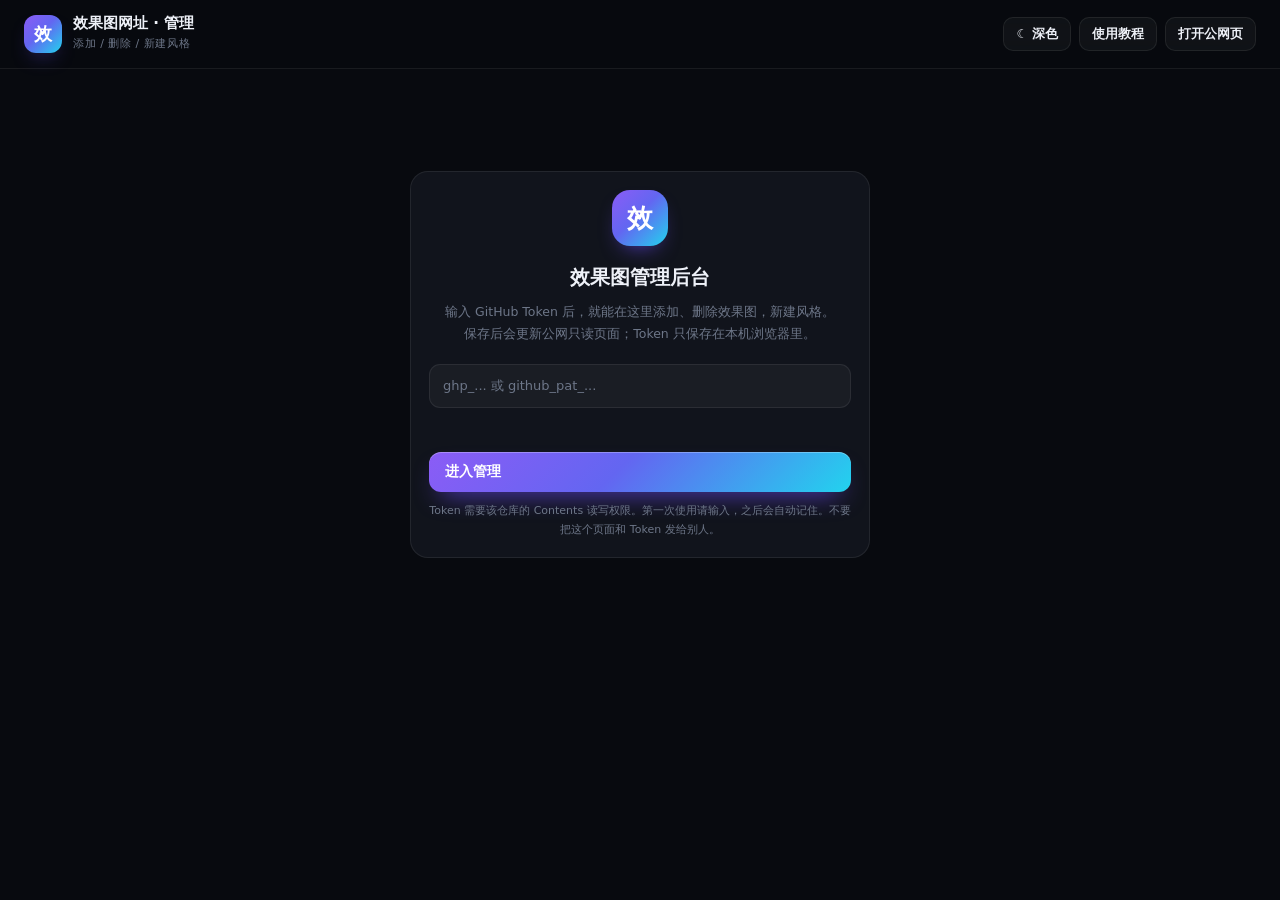
==== admin.html @ ea2859b0 "security hardening v13: admin.html" ====
<!doctype html>
<html lang="zh-CN" data-theme="dark">
<head>
<meta charset="utf-8">
<meta name="viewport" content="width=device-width, initial-scale=1, viewport-fit=cover">
<meta http-equiv="Content-Security-Policy" content="default-src 'self'; script-src 'self' 'unsafe-inline'; style-src 'self' 'unsafe-inline'; img-src 'self' data: blob: https:; connect-src 'self' https://api.github.com https://raw.githubusercontent.com https://togetherggg.github.io https://api.open-meteo.com https://geocoding-api.open-meteo.com; frame-src 'self'; object-src 'none'; base-uri 'self'; form-action 'self';">
<meta name="referrer" content="strict-origin-when-cross-origin">
<script>try{document.documentElement.dataset.theme=localStorage.getItem('yxg.admin.theme')||'dark';}catch(e){}</script>
<meta name="robots" content="noindex,nofollow">
<title>效果图网址 · 管理后台</title>
<link rel="icon" href="assets/favicon.ico">
<link rel="stylesheet" href="assets/css/app.css">
<style>
  body { overflow: auto; display: block; background: var(--bg); }
  .adm-top {
    position: sticky; top: 0; z-index: 20; display: flex; align-items: center; gap: 14px;
    padding: 14px 24px; border-bottom: 1px solid var(--line);
    background: rgba(8, 10, 15, .86); backdrop-filter: blur(16px);
  }
  .adm-brand { display: flex; align-items: center; gap: 11px; }
  .adm-mark {
    width: 38px; height: 38px; border-radius: 12px; background: var(--grad);
    display: grid; place-items: center; color: #fff; font-weight: 800; font-size: 18px;
    box-shadow: 0 10px 22px -12px rgba(109, 76, 255, .9);
  }
  .adm-brand b { font-size: 15px; display: block; line-height: 1.2; }
  .adm-brand em { font-style: normal; font-size: 11px; color: var(--text-3); letter-spacing: .05em; }
  .adm-actions { margin-left: auto; display: flex; gap: 8px; align-items: center; flex-wrap: wrap; }
  .adm-wrap { max-width: 1180px; margin: 0 auto; padding: 22px 20px 110px; }
  .adm-card {
    background: var(--card); border: 1px solid var(--line); border-radius: 18px;
    padding: 18px; margin-bottom: 16px;
  }
  .adm-card h2 { font-size: 15px; font-weight: 650; margin-bottom: 14px; display: flex; align-items: center; gap: 8px; }
  .adm-card h2 .hint { font-size: 11px; color: var(--text-3); font-weight: 400; margin-left: auto; }
  .adm-grid { display: grid; grid-template-columns: minmax(0, 380px) minmax(0, 1fr); gap: 16px; align-items: start; }
  .adm-col { min-width: 0; }
  .adm-field { margin-bottom: 12px; }
  .adm-field label { display: block; font-size: 12px; color: var(--text-2); margin-bottom: 6px; }
  .adm-field .input, .adm-field select, .adm-field textarea { width: 100%; }
  .adm-field select { height: 42px; border-radius: 11px; border: 1px solid var(--line); background: var(--panel); color: var(--text); padding: 0 12px; }
  .adm-row { display: flex; gap: 8px; }
  .adm-row > * { min-width: 0; }
  .adm-login { max-width: 460px; margin: 80px auto; text-align: center; }
  .adm-login .adm-mark { margin: 0 auto 16px; width: 56px; height: 56px; border-radius: 18px; font-size: 26px; }
  .adm-login h1 { font-size: 20px; margin-bottom: 8px; }
  .adm-login p { font-size: 12.5px; color: var(--text-3); line-height: 1.8; margin-bottom: 18px; }
  .adm-login .input { text-align: left; }
  .adm-status {
    display: flex; align-items: center; gap: 8px; min-height: 22px;
    font-size: 12px; color: var(--text-3); margin-bottom: 10px;
  }
  .adm-status.ok { color: var(--ok); }
  .adm-status.err { color: var(--fail); }
  .adm-status.warn { color: var(--warn); }
  .adm-status .dot { width: 7px; height: 7px; border-radius: 50%; background: currentColor; box-shadow: 0 0 8px currentColor; }
  .adm-stats { display: flex; gap: 18px; flex-wrap: wrap; font-size: 12px; color: var(--text-2); margin: 4px 0 16px; }
  .adm-stats b { color: var(--text); font-size: 18px; margin-right: 3px; font-variant-numeric: tabular-nums; }
  .adm-list { display: flex; flex-direction: column; gap: 6px; max-height: 460px; overflow: auto; }
  .adm-item {
    display: flex; align-items: center; gap: 10px; padding: 9px 11px;
    border: 1px solid var(--line); border-radius: 11px; background: var(--panel);
  }
  .adm-item .dot { width: 8px; height: 8px; border-radius: 50%; background: var(--c, var(--accent)); flex: 0 0 auto; }
  .adm-item .name { font-size: 13px; flex: 1 1 auto; min-width: 0; overflow: hidden; text-overflow: ellipsis; white-space: nowrap; }
  .adm-item .count { font-size: 11px; color: var(--text-3); flex: 0 0 auto; }
  .adm-item .url { font-size: 11px; color: var(--text-3); flex: 1 1 auto; min-width: 0; overflow: hidden; text-overflow: ellipsis; white-space: nowrap; }
  .adm-item .meta { font-size: 11px; color: var(--text-3); flex: 0 0 auto; }
  .adm-del {
    border: 0; background: none; color: var(--text-3); font-size: 11.5px; padding: 3px 8px;
    border-radius: 7px; flex: 0 0 auto;
  }
  .adm-del:hover { color: #ff9bac; background: rgba(251, 113, 133, .12); }
  .adm-sw { display: flex; flex-wrap: wrap; gap: 7px; margin-top: 2px; }
  .adm-sw button {
    width: 26px; height: 26px; border-radius: 8px; border: 2px solid transparent;
    background: var(--c); padding: 0; box-shadow: inset 0 0 0 1px rgba(255,255,255,.18);
  }
  .adm-sw button.is-active { border-color: var(--text); }
  .adm-color-row { display: flex; align-items: center; gap: 10px; flex-wrap: wrap; }
  .adm-color-picker {
    position: relative; width: 40px; height: 40px; border-radius: 50%;
    background: conic-gradient(#ff4d4d, #ffd24d, #7bff7b, #4dffff, #4d7bff, #ff4dff, #ff4d4d);
    border: 1px solid var(--line); display: inline-flex; align-items: center;
    justify-content: center; cursor: pointer; flex: 0 0 auto;
  }
  .adm-color-picker::before {
    content: ''; position: absolute; inset: 4px; border-radius: 50%; background: var(--panel);
  }
  .adm-color-dot {
    position: absolute; inset: 8px; border-radius: 50%; background: #C9A227;
    box-shadow: inset 0 0 0 1px rgba(255,255,255,.28); pointer-events: none;
  }
  .adm-color-picker input[type=color] {
    position: absolute; inset: 0; width: 100%; height: 100%; opacity: 0; cursor: pointer; z-index: 2;
  }
  .adm-savebar {
    position: fixed; left: 0; right: 0; bottom: 0; z-index: 30;
    display: flex; align-items: center; gap: 10px; padding: 12px 22px;
    background: rgba(8, 10, 15, .9); backdrop-filter: blur(16px);
    border-top: 1px solid var(--line);
  }
  .adm-savebar .status { flex: 1 1 auto; min-width: 0; font-size: 12px; color: var(--text-3); overflow: hidden; text-overflow: ellipsis; white-space: nowrap; }
  .adm-savebar .dirty { color: var(--warn); }
  .adm-tip { font-size: 11px; color: var(--text-3); line-height: 1.7; margin-top: 10px; }
  .adm-empty { text-align: center; color: var(--text-3); font-size: 12.5px; padding: 22px 0; }
  .adm-link-title { display: block; font-size: 13px; color: var(--text); overflow: hidden; text-overflow: ellipsis; white-space: nowrap; }
  .adm-link-sub { display: block; font-size: 11px; color: var(--text-3); overflow: hidden; text-overflow: ellipsis; white-space: nowrap; margin-top: 2px; }
  .adm-list-head { display: flex; gap: 8px; margin-bottom: 10px; }
  .adm-list-head .input { flex: 1 1 auto; }
  .adm-item[draggable="true"] { cursor: grab; }
  .adm-item.is-dragging { opacity: .45; }
  .adm-item.is-drag-over {
    border-color: var(--accent); background: rgba(139, 92, 246, .14);
    box-shadow: 0 0 0 1px var(--accent) inset;
  }
  .adm-mask {
    position: fixed; inset: 0; z-index: 90; display: flex; align-items: center;
    justify-content: center; padding: 20px; background: rgba(0, 0, 0, .62);
    backdrop-filter: blur(4px);
  }
  .adm-mask[hidden] { display: none !important; }
  .adm-dialog {
    width: min(420px, 100%); background: var(--card); border: 1px solid var(--line);
    border-radius: 18px; padding: 20px; box-shadow: 0 30px 80px -20px rgba(0,0,0,.75);
  }
  .adm-dialog h3 { font-size: 16px; margin-bottom: 10px; }
  .adm-dialog p { font-size: 13px; color: var(--text-2); line-height: 1.7; margin-bottom: 18px; }
  .adm-dialog-actions { display: flex; justify-content: flex-end; gap: 9px; }
  .adm-tutorial-dialog {
    width: min(900px, 100%); max-height: calc(100vh - 36px); padding: 0; overflow: hidden;
    display: flex; flex-direction: column;
  }
  .adm-tutorial-head {
    display: flex; align-items: center; justify-content: space-between; gap: 12px;
    padding: 18px 20px 0;
  }
  .adm-tutorial-head h3 { font-size: 17px; }
  .adm-tutorial-close {
    width: 30px; height: 30px; border-radius: 9px; border: 1px solid var(--line);
    background: var(--panel); color: var(--text-2); font-size: 19px; line-height: 1; cursor: pointer;
  }
  .adm-tutorial-close:hover { color: var(--text); background: var(--panel-2); }
  .adm-tutorial-dialog .life-tabs { margin: 14px 20px 0; flex: 0 0 auto; }
  .adm-tutorial-body { overflow: auto; padding: 14px 20px 18px; }
  .adm-tutorial-foot {
    flex: 0 0 auto; display: flex; justify-content: flex-end;
    padding: 10px 20px 16px; border-top: 1px solid var(--line);
  }
  .adm-tutorial-body .settings-sticker { width: 140px; height: 140px; }
  .is-embedded .adm-actions a[href="./"] { display: none; }
  .adm-board-prefs { display: flex; flex-direction: column; gap: 7px; margin: 4px 0 10px; }
  .adm-board-prefs label {
    display: flex; align-items: center; gap: 8px; font-size: 13px; color: var(--text-2);
    cursor: pointer; padding: 9px 11px; border: 1px solid var(--line); border-radius: 10px; background: var(--panel);
  }
  .adm-board-prefs input { width: 15px; height: 15px; accent-color: var(--accent); }
  [data-theme="light"] .adm-top { background: rgba(255, 255, 255, .88); }
  [data-theme="light"] .adm-savebar { background: rgba(255, 255, 255, .94); }
  [data-theme="light"] .adm-mask { background: rgba(24, 30, 44, .32); }
  [data-theme="light"] .adm-dialog { box-shadow: 0 30px 80px -22px rgba(24, 34, 56, .38); }
  [data-theme="light"] .adm-mark { box-shadow: 0 10px 22px -12px rgba(109, 76, 255, .45); }
  [data-theme="light"] .adm-tutorial-close { background: var(--panel); }
  [data-theme="light"] .adm-ev-type { background: var(--panel-2); }
  [data-theme="light"] .settings-tip { background: rgba(251, 191, 36, .08); }
  .adm-ev-date { flex: 0 0 76px; font-size: 11px; color: var(--text-3); line-height: 1.35; }
  .adm-ev-date b { display: block; color: var(--text-2); font-size: 12px; font-weight: 600; }
  .adm-ev-body { flex: 1 1 auto; min-width: 0; }
  .adm-ev-title { display: block; font-size: 13px; color: var(--text); overflow: hidden; text-overflow: ellipsis; white-space: nowrap; }
  .adm-ev-sub { display: block; font-size: 11px; color: var(--text-3); overflow: hidden; text-overflow: ellipsis; white-space: nowrap; margin-top: 2px; }
  .adm-ev-type { flex: 0 0 auto; font-size: 10.5px; padding: 2px 7px; border-radius: 6px; background: var(--panel-2); color: var(--text-2); }
  .adm-ev-done { flex: 0 0 auto; border: 0; background: none; color: var(--text-3); font-size: 11px; padding: 3px 6px; border-radius: 6px; }
  .adm-ev-done:hover { color: var(--ok); background: rgba(52,211,153,.1); }
  .adm-item.is-past { opacity: .52; }
  .adm-item.is-done .adm-ev-title { text-decoration: line-through; color: var(--text-3); }
  @media (max-width: 880px) {
    .adm-grid { grid-template-columns: 1fr; }
    .adm-top { padding: 12px 14px; }
    .adm-wrap { padding: 16px 14px 120px; }
    .adm-brand em { display: none; }
    .adm-card { padding: 15px; }
    .adm-savebar { padding: 10px 14px; }
    .adm-savebar .status { display: none; }
  }
  .adm-security .sec-stats { display: grid; grid-template-columns: repeat(3, minmax(0, 1fr)); gap: 7px; margin: 4px 0 10px; }
  .sec-stat { padding: 8px 9px; border: 1px solid var(--line); border-radius: 9px; background: var(--panel); }
  .sec-stat b { display: block; font-size: 17px; color: var(--text); line-height: 1.2; }
  .sec-stat span { font-size: 9.5px; color: var(--text-3); }
  .sec-events { display: flex; flex-direction: column; gap: 4px; max-height: 160px; overflow: auto; }
  .sec-event { display: flex; align-items: baseline; gap: 6px; font-size: 10px; color: var(--text-3); }
  .sec-event b { color: var(--warn); font-weight: 600; flex: 0 0 auto; }
  .sec-event em { font-style: normal; overflow: hidden; text-overflow: ellipsis; white-space: nowrap; }
  .sec-empty { font-size: 10.5px; color: var(--text-3); padding: 6px 0; }\n</style>
</head>
<body>

<header class="adm-top">
  <div class="adm-brand">
    <div class="adm-mark">效</div>
    <div><b>效果图网址 · 管理</b><em>添加 / 删除 / 新建风格</em></div>
  </div>
  <div class="adm-actions">
    <button class="btn btn-sm" id="adminThemeBtn" type="button" title="切换明暗">◐ 明暗</button>
    <button class="btn btn-sm" id="tutorialBtn" type="button">使用教程</button>
    <a class="btn btn-sm" href="./" target="_blank" rel="noopener">打开公网页</a>
    <button class="btn btn-sm" id="refreshBtn" hidden>刷新数据</button>
    <button class="btn btn-sm" id="logoutBtn" hidden>退出管理</button>
  </div>
</header>

<div class="adm-wrap">
  <section id="loginPanel" class="adm-card adm-login" hidden>
    <div class="adm-mark">效</div>
    <h1>效果图管理后台</h1>
    <p>输入 GitHub Token 后，就能在这里添加、删除效果图，新建风格。<br>保存后会更新公网只读页面；Token 只保存在本机浏览器里。</p>
    <div class="adm-field">
      <input class="input" id="tokenInput" type="password" placeholder="ghp_... 或 github_pat_..." autocomplete="off" spellcheck="false">
    </div>
    <div class="adm-status" id="loginStatus"></div>
    <button class="btn btn-primary" id="loginBtn" style="width:100%">进入管理</button>
    <div class="adm-tip">Token 需要该仓库的 Contents 读写权限。第一次使用请输入，之后会自动记住。不要把这个页面和 Token 发给别人。</div>
  </section>

  <section id="adminPanel" hidden>
    <div class="adm-status" id="statusBar"><span class="dot"></span><span id="statusText">正在连接…</span></div>
    <div class="adm-stats">
      <span><b id="statLinks">0</b>条链接</span>
      <span><b id="statCats">0</b>种风格</span>
      <span><b id="statDirty">0</b>处未保存</span>
    </div>

    <div class="adm-grid">
      <div class="adm-col">
        <div class="adm-card">
          <h2>添加效果图</h2>
          <form id="addLinkForm">
            <div class="adm-field">
              <label for="addUrl">链接地址 *</label>
              <input class="input" id="addUrl" type="text" inputmode="url" placeholder="https://vr.justeasy.cn/view/…" autocomplete="off" spellcheck="false">
            </div>
            <div class="adm-field">
              <label for="addTitle">标题（可留空）</label>
              <input class="input" id="addTitle" type="text" maxlength="60" placeholder="例如：源质 · 现代客厅" autocomplete="off">
            </div>
            <div class="adm-field">
              <label for="addCat">风格</label>
              <select id="addCat"></select>
            </div>
            <div class="adm-field">
              <label for="addCover">封面图 URL（可选）</label>
              <input class="input" id="addCover" type="text" placeholder="https://…/cover.jpg，或点下方上传" autocomplete="off" spellcheck="false">
              <div class="adm-row" style="margin-top:8px">
                <label class="btn btn-sm" for="coverFile" style="flex:0 0 auto;white-space:nowrap;cursor:pointer">上传本地图片</label>
                <input id="coverFile" type="file" accept="image/png,image/jpeg,image/webp" hidden>
                <span id="coverStatus" class="adm-tip" style="margin:0;align-self:center"></span>
              </div>
              <div class="adm-tip" style="margin-top:4px">PNG / JPG 会压缩成 JPG 上传到你的 GitHub，并自动填入 URL。</div>
            </div>
            <button class="btn btn-primary" type="submit" style="width:100%">添加这条链接</button>
          </form>
        </div>

        <div class="adm-card">
          <h2>风格管理 <span class="hint">可新增 / 删除；删除会同时删除其下链接</span></h2>
          <form id="addCatForm">
            <div class="adm-field">
              <label for="catName">新增风格名称 *</label>
              <input class="input" id="catName" type="text" maxlength="12" placeholder="例如：法式复古、日式原木…" autocomplete="off">
            </div>
            <div class="adm-field">
              <label>标记颜色 <span class="hint">点色块，或用右侧色盘自定义</span></label>
              <div class="adm-color-row">
                <div class="adm-sw" id="catColors"></div>
                <label class="adm-color-picker" title="打开色盘自定义颜色">
                  <input type="color" id="catColorInput" value="#C9A227" aria-label="自定义颜色">
                  <span class="adm-color-dot" id="catColorDot"></span>
                </label>
              </div>
            </div>
            <button class="btn" type="submit" style="width:100%">添加风格</button>
          </form>
          <div class="adm-list" id="catList" style="margin-top:12px"></div>
        </div>

        <div class="adm-card">
          <h2>设计师日程 <span class="hint">公网页「设计师工作台」显示</span></h2>
          <form id="addEventForm">
            <div class="adm-row">
              <div class="adm-field" style="flex:1 1 auto">
                <label for="evDate">日期 *</label>
                <input class="input" id="evDate" type="date">
              </div>
              <div class="adm-field" style="flex:0 0 112px">
                <label for="evTime">时间</label>
                <input class="input" id="evTime" type="time">
              </div>
            </div>
            <div class="adm-field">
              <label for="evTitle">日程标题 *</label>
              <input class="input" id="evTitle" type="text" maxlength="40" placeholder="例如：滨江样板间量房" autocomplete="off">
            </div>
            <div class="adm-field">
              <label for="evType">类型</label>
              <select id="evType">
                <option>量房</option><option>方案</option><option>施工</option><option>客户</option><option>其他</option>
              </select>
            </div>
            <div class="adm-field">
              <label for="evNote">备注</label>
              <input class="input" id="evNote" type="text" maxlength="80" placeholder="地址 / 联系人 / 要带的东西" autocomplete="off">
            </div>
            <button class="btn btn-primary" type="submit" style="width:100%">添加日程</button>
          </form>
          <div class="adm-list" id="evList" style="margin-top:12px;max-height:340px"></div>
        </div>

        <div class="adm-card">
          <h2>首页工作台 <span class="hint">控制公网页首页的显眼版块</span></h2>
          <div class="adm-board-prefs" id="boardPrefs">
            <label><input type="checkbox" data-board="schedule"> 设计师日程</label>
            <label><input type="checkbox" data-board="weather"> 天气</label>
            <label><input type="checkbox" data-board="calendar"> 日历</label>
            <label><input type="checkbox" data-board="fengshui"> 风水参考</label>
          </div>
          <p class="adm-tip">取消勾选后，该模块从公网页首页隐藏；仍可从公网页右上角日历图标打开（里面始终有日程/日历/天气/风水四个标签）。</p>
        </div>
      </div>

      <div class="adm-col">
        <div class="adm-card adm-security">
          <h2>安全中心 <span class="hint">本机浏览器拦截记录</span></h2>
          <div class="sec-stats" id="secStats"></div>
          <div class="sec-events" id="secEvents"></div>
          <div class="adm-row" style="margin-top:10px">
            <button class="btn btn-sm" type="button" id="secRefresh">刷新</button>
            <button class="btn btn-sm" type="button" id="secClear">清空记录</button>
          </div>
          <p class="adm-tip">这里统计当前浏览器拦截的异常输入/文件，不是全站攻击；真正的 WAF / 全站攻击统计需要 Cloudflare 或后端。</p>
        </div>

        <div class="adm-card">
          <h2>已有链接 <span class="hint" id="linkCount"></span></h2>
          <div class="adm-list-head">
            <input class="input" id="filterInput" type="search" placeholder="搜索标题 / 网址 / 风格…" autocomplete="off">
          </div>
          <div class="adm-list" id="linkList"></div>
        </div>
      </div>
    </div>
  </section>
</div>

<div class="adm-savebar" id="saveBar" hidden>
  <div class="status" id="saveStatus">已就绪</div>
  <button class="btn btn-sm" id="reloadBtn">放弃修改</button>
  <button class="btn btn-primary" id="saveBtn" disabled>保存并发布</button>
</div>

<div class="adm-mask" id="moveMask" hidden>
  <div class="adm-dialog" role="dialog" aria-modal="true" aria-labelledby="moveTitle">
    <h3 id="moveTitle">移动链接</h3>
    <p id="moveText"></p>
    <div class="adm-field" id="movePickWrap" hidden style="margin-bottom:16px">
      <label for="moveSelect">移动到风格</label>
      <select id="moveSelect"></select>
    </div>
    <div class="adm-dialog-actions">
      <button class="btn" type="button" id="moveCancel">取消</button>
      <button class="btn btn-primary" type="button" id="moveOk">确认移动</button>
    </div>
  </div>
</div>

<div class="adm-mask" id="tutorialMask" hidden>
  <div class="adm-dialog adm-tutorial-dialog" role="dialog" aria-modal="true" aria-label="使用教程">
    <div class="adm-tutorial-head">
      <h3>使用教程</h3>
      <button class="adm-tutorial-close" id="tutorialClose" type="button" aria-label="关闭">×</button>
    </div>
    <div class="life-tabs" id="tutorialTabs">
      <button type="button" data-tutorial="guide" class="is-active">使用教程</button>
      <button type="button" data-tutorial="admin">管理教程</button>
      <button type="button" data-tutorial="faq">常见问题</button>
      <button type="button" data-tutorial="about">关于</button>
    </div>
    <div class="settings-doc adm-tutorial-body" id="tutorialBody"></div>
    <div class="adm-tutorial-foot">
      <button class="btn" type="button" id="tutorialClose2">关闭</button>
    </div>
  </div>
</div>

<script src="assets/js/security.js"></script>
<script>
(function () {
  'use strict';
  const OWNER = 'Togetherggg';
  const REPO = 'yingxiangtu';
  const FILE = 'data/library.json';
  const API = 'https://api.github.com/repos/' + OWNER + '/' + REPO;
  const LS_TOKEN = 'yxg.admin.token.v1';
  const EMBED_FOCUS = new URLSearchParams(location.search).get('focus') || '';
  const PALETTE = ['#C9A227','#B08968','#8A7CFF','#4FC3F7','#5FD3B4','#D9A066','#F2B8B5','#F2D8A8','#C3A6E8','#9AA7B8','#A8B5A2','#D7E1EA'];
  const SITES = { 'vr.justeasy.cn':'建E全景','vr.3d66.com':'3D66全景','vr.zhiouwang.com':'知欧全景','vr.1miba.com':'米吧全景','vr.shinewonder.com':'ShineWonder' };
  const EVENT_COLORS = { '量房': '#4FC3F7', '方案': '#8A7CFF', '施工': '#F2B8B5', '客户': '#5FD3B4', '其他': '#9AA7B8' };

  const $ = (s, r) => (r || document).querySelector(s);
  const $$ = (s, r) => Array.prototype.slice.call((r || document).querySelectorAll(s));
  const esc = (s) => String(s == null ? '' : s).replace(/[&<>"']/g, (c) => ({'&':'&amp;','<':'&lt;','>':'&gt;','"':'&quot;',"'":'&#39;'}[c]));
  const ico = (name) => name === 'alert'
    ? '<svg class="ico" viewBox="0 0 24 24" aria-hidden="true"><path d="M12 3 2.5 20h19Z"/><path d="M12 9v5"/><circle cx="12" cy="17.2" r=".7" fill="currentColor" stroke="none"/></svg>'
    : '<svg class="ico" viewBox="0 0 24 24" aria-hidden="true"><circle cx="12" cy="12" r="9"/><path d="M12 11v5.5"/><circle cx="12" cy="7.8" r=".8" fill="currentColor" stroke="none"/></svg>';
  const sleep = (ms) => new Promise((r) => setTimeout(r, ms));

  let token = '';
  let baseSha = '';
  let lib = null;
  let dirty = 0;
  let busy = false;
  let pickColor = PALETTE[0];

  function setStatus(text, type) {
    const bar = $('#statusBar');
    if (!bar) return;
    bar.className = 'adm-status' + (type ? ' ' + type : '');
    $('#statusText').textContent = text;
  }
  function setSaveStatus(text, type) {
    const el = $('#saveStatus');
    if (!el) return;
    el.textContent = text;
    el.style.color = type === 'err' ? 'var(--fail)' : type === 'warn' ? 'var(--warn)' : type === 'ok' ? 'var(--ok)' : '';
  }
  function updateStats() {
    $('#statLinks').textContent = lib ? lib.links.length : 0;
    $('#statCats').textContent = lib ? lib.categories.length : 0;
    $('#statDirty').textContent = dirty;
    $('#statDirty').style.color = dirty ? 'var(--warn)' : '';
    $('#saveBtn').disabled = busy || dirty === 0;
    $('#saveBar').hidden = !lib;
    if (lib) setSaveStatus(dirty ? '有 ' + dirty + ' 处未保存修改' : '已与公网页同步', dirty ? 'warn' : 'ok');
  }
  function markDirty() { dirty++; updateStats(); }

  function decodeB64(b64) {
    const bin = atob(String(b64 || '').replace(/\s/g, ''));
    const bytes = new Uint8Array(bin.length);
    for (let i = 0; i < bin.length; i++) bytes[i] = bin.charCodeAt(i);
    return new TextDecoder('utf-8').decode(bytes);
  }
  function encodeB64(text) {
    const bytes = new TextEncoder().encode(text);
    let bin = '';
    const chunk = 0x8000;
    for (let i = 0; i < bytes.length; i += chunk) {
      bin += String.fromCharCode.apply(null, bytes.subarray(i, i + chunk));
    }
    return btoa(bin);
  }

  async function api(method, path, body) {
    const headers = { Authorization: 'Bearer ' + token, Accept: 'application/vnd.github+json' };
    if (body) headers['Content-Type'] = 'application/json';
    const res = await fetch(API + path, { method: method, headers: headers, body: body ? JSON.stringify(body) : undefined, cache: 'no-store' });
    let data = null;
    try { data = await res.json(); } catch (e) { data = null; }
    if (!res.ok) {
      const err = new Error((data && data.message) || ('HTTP ' + res.status));
      err.status = res.status;
      throw err;
    }
    return data;
  }

  function catName(id) {
    const c = lib.categories.filter((x) => x.id === id)[0];
    return c ? c.name : '未分类';
  }
  function catColor(id) {
    const c = lib.categories.filter((x) => x.id === id)[0];
    return (c && c.color) || PALETTE[0];
  }
  function sortedCats() {
    return lib.categories.slice().sort((a, b) => (a.order || 0) - (b.order || 0));
  }
  function siteOf(link) {
    return link.site || SITES[link.source] || String(link.source || '').replace(/^www\./, '') || '未知来源';
  }

  function render() {
    updateStats();
    const catList = $('#catList');
    catList.innerHTML = sortedCats().map((c) => {
      const n = lib.links.filter((l) => l.categoryId === c.id).length;
      const sys = !!c.system;
      return '<div class="adm-item" data-cat="' + esc(c.id) + '" style="--c:' + esc(c.color) + '">' +
        '<i class="dot"></i><span class="name">' + esc(c.name) + (sys ? ' <span class="meta">系统</span>' : '') + '</span>' +
        '<span class="count">' + n + ' 条</span>' +
        (sys
          ? '<button class="adm-del" type="button" data-filter-uncat="1">查看</button>'
          : '<button class="adm-del" type="button" data-delcat="' + esc(c.id) + '">删除</button>') +
        '</div>';
    }).join('') || '<div class="adm-empty">还没有风格，先新建一个</div>';

    const sel = $('#addCat');
    const current = sel.value;
    sel.innerHTML = sortedCats().map((c) => '<option value="' + esc(c.id) + '">' + esc(c.name) + '</option>').join('');
    if (current && sortedCats().some((c) => c.id === current)) sel.value = current;

    renderLinks();
    renderEvents();
    renderBoardPrefs();
    renderSecurity();
    updateStats();
  }

  function renderSecurity() {
    const box = $('#secStats');
    const list = $('#secEvents');
    if (!box || !list) return;
    const S = window.YXGSecurity;
    if (!S) {
      box.innerHTML = '<div class="sec-empty">安全模块未加载</div>';
      list.innerHTML = '';
      return;
    }
    const st = S.stats();
    const count = (k) => st.byType[k] || 0;
    const last7 = st.events.filter((e) => Date.now() - e.t < 7 * 24 * 3600 * 1000).length;
    const cells = [
      ['总拦截', st.total], ['今日', st.today], ['近 7 天', last7],
      ['登录失败', count('login')], ['非法链接', count('bad_url')], ['非法文件', count('bad_file') + count('oversize')],
      ['CSP 拦截', count('csp')], ['频率拦截', count('rate')], ['其他', count('blocked')]
    ];
    box.innerHTML = cells.map(([label, n]) => '<div class="sec-stat"><b>' + n + '</b><span>' + label + '</span></div>').join('');
    const labels = { bad_url: '非法链接', bad_file: '非法文件', oversize: '超大文件', rate: '频率拦截', login: '登录失败', csp: 'CSP 拦截', blocked: '其他' };
    list.innerHTML = st.events.slice(0, 8).map((e) => {
      const when = new Date(e.t).toLocaleString('zh-CN', { hour12: false });
      return '<div class="sec-event"><b>' + esc(labels[e.type] || e.type) + '</b><em>' + esc(when + ' · ' + e.detail) + '</em></div>';
    }).join('') || '<div class="sec-empty">暂无拦截记录</div>';
  }

  function renderLinks() {
    const q = ($('#filterInput').value || '').trim().toLowerCase();
    const cats = sortedCats();
    const order = {};
    cats.forEach((c, i) => { order[c.id] = i; });
    let links = lib.links.slice();
    if (q) {
      links = links.filter((l) => ([l.title, l.url, l.note, l.pendingStyle, siteOf(l), catName(l.categoryId)].join(' ').toLowerCase().indexOf(q) >= 0));
    }
    links.sort((a, b) => (order[a.categoryId] || 0) - (order[b.categoryId] || 0) || (a.order || 0) - (b.order || 0));
    $('#linkCount').textContent = links.length + ' / ' + lib.links.length + ' 条';
    $('#linkList').innerHTML = links.map((l) => {
      const isUncat = l.categoryId === 'uncategorized';
      const origin = l.pendingStyle ? ' · 原风格：' + l.pendingStyle : '';
      return '<div class="adm-item" data-link="' + esc(l.id) + '"' + (isUncat ? ' draggable="true"' : '') + ' style="--c:' + esc(catColor(l.categoryId)) + '">' +
        '<i class="dot"></i>' +
        '<div style="flex:1 1 auto;min-width:0">' +
          '<span class="adm-link-title">' + esc(l.title || '未命名') + '</span>' +
          '<span class="adm-link-sub">' + esc(catName(l.categoryId)) + ' · ' + esc(siteOf(l)) + ' · ' + esc(l.url) + esc(origin) + '</span>' +
        '</div>' +
        (isUncat ? '<span class="meta" style="color:var(--warn)">可拖动</span>' : '') +
        (isUncat ? '<button class="adm-del" type="button" data-move="' + esc(l.id) + '" style="color:var(--accent-2)">移动</button>' : '') +
        '<a class="meta" href="' + esc(l.url) + '" target="_blank" rel="noopener noreferrer" style="color:var(--accent-2);text-decoration:none">打开</a>' +
        '<button class="adm-del" type="button" data-del="' + esc(l.id) + '">删除</button>' +
      '</div>';
    }).join('') || '<div class="adm-empty">' + (q ? '没有匹配的链接' : '还没有链接，先添加一条') + '</div>';
  }

  function eventDateLabel(date) {
    const d = new Date(date + 'T12:00:00');
    const week = ['周日', '周一', '周二', '周三', '周四', '周五', '周六'];
    return (d.getMonth() + 1) + '月' + d.getDate() + '日 ' + week[d.getDay()];
  }

  function renderBoardPrefs() {
    const b = lib.board || {};
    $$('#boardPrefs input').forEach((cb) => { cb.checked = b[cb.dataset.board] !== false; });
  }

  function renderEvents() {    const list = $('#evList');
    if (!list || !lib) return;
    const today = new Date();
    const todayStr = today.getFullYear() + '-' + String(today.getMonth() + 1).padStart(2, '0') + '-' + String(today.getDate()).padStart(2, '0');
    const events = (lib.schedule || []).slice().sort((a, b) => (a.date + ' ' + (a.time || '99:99')).localeCompare(b.date + ' ' + (b.time || '99:99')));
    list.innerHTML = events.map((e) => {
      const color = EVENT_COLORS[e.type] || EVENT_COLORS['其他'];
      return '<div class="adm-item' + (e.date < todayStr ? ' is-past' : '') + (e.done ? ' is-done' : '') + '" style="--c:' + color + '">' +
        '<span class="adm-ev-date"><b>' + esc(eventDateLabel(e.date)) + '</b>' + esc(e.time || '全天') + '</span>' +
        '<div class="adm-ev-body"><span class="adm-ev-title">' + esc(e.title) + '</span>' +
          (e.note ? '<span class="adm-ev-sub">' + esc(e.note) + '</span>' : '') + '</div>' +
        '<span class="adm-ev-type" style="color:' + color + '">' + esc(e.type) + '</span>' +
        '<button class="adm-ev-done" type="button" data-ev-done="' + esc(e.id) + '">' + (e.done ? '已完成' : '完成') + '</button>' +
        '<button class="adm-del" type="button" data-ev-del="' + esc(e.id) + '">删除</button>' +
      '</div>';
    }).join('') || '<div class="adm-empty">还没有日程，添加一条</div>';
  }

  function showLogin(msg) {    $('#loginPanel').hidden = false;
    $('#adminPanel').hidden = true;
    $('#saveBar').hidden = true;
    $('#refreshBtn').hidden = true;
    $('#logoutBtn').hidden = true;
    const st = $('#loginStatus');
    st.textContent = msg || '';
    st.className = 'adm-status' + (msg ? ' err' : '');
  }

  function showAdmin() {
    $('#loginPanel').hidden = true;
    $('#adminPanel').hidden = false;
    $('#saveBar').hidden = false;
    $('#refreshBtn').hidden = false;
    $('#logoutBtn').hidden = false;
  }

  function focusEmbedTarget() {
    if (!EMBED_FOCUS) return;
    setTimeout(() => {
      const target = EMBED_FOCUS === 'add' ? $('#addUrl') : EMBED_FOCUS === 'schedule' ? $('#evTitle') : null;
      if (!target) return;
      target.scrollIntoView({ behavior: 'smooth', block: 'center' });
      target.focus({ preventScroll: true });
    }, 320);
  }

  async function loadData() {
    setStatus('读取数据…');
    const repo = await api('GET', '');
    const file = await api('GET', '/contents/' + FILE);
    baseSha = file.sha;
    lib = JSON.parse(decodeB64(file.content));
    if (!Array.isArray(lib.categories)) lib.categories = [];
    if (!Array.isArray(lib.links)) lib.links = [];
    if (!Array.isArray(lib.tombstones)) lib.tombstones = [];
    if (!Array.isArray(lib.schedule)) lib.schedule = [];
    if (!lib.board || typeof lib.board !== 'object') lib.board = { schedule: true, weather: true, calendar: true, fengshui: true };
    const now = new Date();
    const todayStr = now.getFullYear() + '-' + String(now.getMonth() + 1).padStart(2, '0') + '-' + String(now.getDate()).padStart(2, '0');
    const beforeSchedule = lib.schedule.length;
    lib.schedule = lib.schedule.filter((e) => e && typeof e.date === 'string' && e.date >= todayStr);
    const removed = beforeSchedule - lib.schedule.length;
    $('#evDate').value = todayStr;
    dirty = removed;
    showAdmin();
    render();
    if (removed) {
      setStatus('已自动清理 ' + removed + ' 条过期日程，正在保存…', 'warn');
      await save();
    }
    setStatus('已连接 ' + repo.full_name + ' · 数据已载入', 'ok');
    setSaveStatus('已与公网页同步', 'ok');
    focusEmbedTarget();
  }

  async function login() {
    if (!token) { showLogin(''); return; }
    if (window.YXGSecurity && !YXGSecurity.rateLimit('admin-login', 5, 5 * 60 * 1000)) {
      YXGSecurity.log('rate', 'admin-login');
      showLogin('尝试过于频繁，请 5 分钟后再试');
      return;
    }
    $('#loginBtn').disabled = true;
    $('#loginBtn').textContent = '验证中…';
    try {
      await loadData();
      localStorage.setItem(LS_TOKEN, token);
    } catch (e) {
      if (window.YXGSecurity) YXGSecurity.log('login', e.status ? ('HTTP ' + e.status) : String(e.message || '登录失败'));
      showLogin(e.status === 401 ? 'Token 无效或已过期' : (e.status === 404 ? 'Token 没有这个仓库的权限' : ('读取失败：' + e.message)));
    } finally {
      $('#loginBtn').disabled = false;
      $('#loginBtn').textContent = '进入管理';
    }
  }

  async function save() {
    if (!lib || busy || !dirty) return;
    busy = true;
    updateStats();
    setSaveStatus('正在发布到 GitHub…', 'warn');
    setStatus('正在保存…', 'warn');
    try {
      lib.updatedAt = new Date().toISOString();
      const json = JSON.stringify(lib);
      const res = await api('PUT', '/contents/' + FILE, {
        message: '管理后台更新 ' + new Date().toLocaleString('zh-CN'),
        content: encodeB64(json),
        branch: 'main',
        sha: baseSha
      });
      baseSha = res.content.sha;
      dirty = 0;
      updateStats();
      setSaveStatus('已保存，刷新公网页即可看到', 'ok');
      setStatus('已保存；公网页刷新后生效', 'ok');
      if (window.parent !== window) {
        try { window.parent.postMessage({ type: 'yxg-admin-saved', updatedAt: lib.updatedAt }, location.origin); } catch (e) {}
      }
    } catch (e) {
      if (e.status === 409) {
        setSaveStatus('公网页已被更新，请点「刷新数据」后重试', 'err');
        setStatus('数据冲突：请刷新', 'err');
      } else {
        setSaveStatus('保存失败：' + e.message, 'err');
        setStatus('保存失败', 'err');
      }
    } finally {
      busy = false;
      updateStats();
    }
  }

  function normalizeUrl(raw) {
    let u = String(raw || '').trim();
    if (!u) return null;
    if (!/^[a-zA-Z][a-zA-Z0-9+.-]*:\/\//.test(u)) u = 'https://' + u;
    let parsed = null;
    try { parsed = new URL(u); } catch (e) { return null; }
    if (parsed.protocol !== 'http:' && parsed.protocol !== 'https:') return null;
    if (!parsed.hostname) return null;
    return parsed;
  }

  function loadImageFile(file) {
    return new Promise(function (resolve, reject) {
      const url = URL.createObjectURL(file);
      const img = new Image();
      img.onload = function () { URL.revokeObjectURL(url); resolve(img); };
      img.onerror = function () { URL.revokeObjectURL(url); reject(new Error('图片无法读取')); };
      img.src = url;
    });
  }

  async function makeCoverJpeg(file) {
    const img = await loadImageFile(file);
    const maxSide = 1400;
    let w = img.naturalWidth || img.width;
    let h = img.naturalHeight || img.height;
    const scale = Math.min(1, maxSide / w, maxSide / h);
    w = Math.max(1, Math.round(w * scale));
    h = Math.max(1, Math.round(h * scale));
    const canvas = document.createElement('canvas');
    canvas.width = w;
    canvas.height = h;
    const ctx = canvas.getContext('2d');
    ctx.fillStyle = '#ffffff';
    ctx.fillRect(0, 0, w, h);
    ctx.drawImage(img, 0, 0, w, h);
    return new Promise(function (resolve, reject) {
      canvas.toBlob(function (blob) { blob ? resolve(blob) : reject(new Error('图片处理失败')); }, 'image/jpeg', 0.84);
    });
  }

  async function blobToBase64(blob) {
    const buf = await blob.arrayBuffer();
    const bytes = new Uint8Array(buf);
    let bin = '';
    const chunk = 0x8000;
    for (let i = 0; i < bytes.length; i += chunk) {
      bin += String.fromCharCode.apply(null, bytes.subarray(i, i + chunk));
    }
    return btoa(bin);
  }

  async function uploadCover(file) {
    if (!file) return;
    const statusEl = $('#coverStatus');
    if (!/^image\/(png|jpeg|webp)$/.test(file.type || '')) {
      statusEl.textContent = '请选择 PNG / JPG / WEBP 图片';
      statusEl.style.color = 'var(--warn)';
      if (window.YXGSecurity) YXGSecurity.log('bad_file', 'MIME ' + (file.type || 'unknown'));
      return;
    }
    if (window.YXGSecurity) {
      if (!YXGSecurity.rateLimit('cover-upload', 10, 60 * 1000)) {
        statusEl.textContent = '上传太频繁，请稍后再试';
        statusEl.style.color = 'var(--warn)';
        YXGSecurity.log('rate', 'cover-upload');
        return;
      }
      const check = await YXGSecurity.isImageFile(file, 8 * 1024 * 1024);
      if (!check.ok) {
        statusEl.textContent = check.reason;
        statusEl.style.color = 'var(--warn)';
        YXGSecurity.log('bad_file', check.reason + ' ' + file.name);
        return;
      }
    }
    statusEl.textContent = '正在压缩图片…';
    statusEl.style.color = 'var(--text-3)';
    try {
      const blob = await makeCoverJpeg(file);
      if (blob.size > 5 * 1024 * 1024) throw new Error('图片太大，请换一张');
      statusEl.textContent = '正在上传到 GitHub…';
      const name = 'cover-' + Date.now().toString(36) + '-' + Math.random().toString(36).slice(2, 6) + '.jpg';
      const path = 'assets/thumbs/' + name;
      const b64 = await blobToBase64(blob);
      await api('PUT', '/contents/' + path, {
        message: 'upload cover ' + name,
        content: b64,
        branch: 'main'
      });
      const url = 'https://togetherggg.github.io/yingxiangtu/' + path;
      $('#addCover').value = url;
      statusEl.textContent = '已上传并填入 URL；保存链接后生效';
      statusEl.style.color = 'var(--ok)';
      setStatus('封面上传成功', 'ok');
    } catch (e) {
      statusEl.textContent = '上传失败：' + e.message;
      statusEl.style.color = 'var(--fail)';
      setStatus('封面上传失败', 'err');
    } finally {
      $('#coverFile').value = '';
    }
  }

  function addLink(e) {
    e.preventDefault();
    if (window.YXGSecurity && !YXGSecurity.rateLimit('add-link', 20, 60 * 1000)) {
      setStatus('操作太频繁，请稍后再试', 'warn');
      YXGSecurity.log('rate', 'add-link');
      return;
    }
    const parsed = normalizeUrl($('#addUrl').value);
    if (!parsed) {
      setStatus('链接格式不正确', 'err');
      if (window.YXGSecurity) YXGSecurity.log('bad_url', $('#addUrl').value);
      return;
    }
    const url = parsed.href;
    if (lib.links.some((l) => l.url === url)) { setStatus('这条链接已经存在', 'warn'); return; }
    const cat = $('#addCat').value || (lib.categories[0] && lib.categories[0].id);
    if (!cat) { setStatus('请先新建一个风格', 'warn'); return; }
    const coverRaw = $('#addCover').value.trim();
    let thumb = '';
    if (coverRaw) {
      const c = normalizeUrl(coverRaw);
      if (!c) { setStatus('封面图 URL 格式不正确', 'warn'); return; }
      thumb = c.href;
    }
    const host = parsed.hostname.toLowerCase();
    const maxOrder = lib.links.reduce((m, l) => Math.max(m, l.order || 0), 0);
    lib.links.unshift({
      id: 'l' + Date.now().toString(36) + Math.random().toString(36).slice(2, 5),
      categoryId: cat,
      url: url,
      title: $('#addTitle').value.trim(),
      note: '',
      thumb: thumb,
      source: host,
      site: SITES[host] || host.replace(/^www\./, ''),
      status: 'unknown',
      statusCheckedAt: '',
      addedAt: new Date().toISOString(),
      order: maxOrder + 1
    });
    lib.tombstones = lib.tombstones.filter((u) => u !== url);
    $('#addUrl').value = '';
    $('#addTitle').value = '';
    $('#addCover').value = '';
    markDirty();
    render();
    setStatus('已添加，记得点右下角「保存并发布」', 'ok');
  }

  function addCat(e) {
    e.preventDefault();
    const name = $('#catName').value.trim();
    if (!name) { setStatus('请填写风格名称', 'warn'); return; }
    if (name === '待分类') { setStatus('「待分类」是系统分类，不能新建同名风格', 'warn'); return; }
    if (lib.categories.some((c) => c.name === name)) { setStatus('已有同名风格', 'warn'); return; }
    const maxOrder = lib.categories.reduce((m, c) => Math.max(m, c.order || 0), 0);
    lib.categories.push({
      id: 'c' + Date.now().toString(36) + Math.random().toString(36).slice(2, 4),
      name: name,
      color: pickColor,
      order: maxOrder + 1
    });
    $('#catName').value = '';
    markDirty();
    render();
    setStatus('已新建风格「' + name + '」', 'ok');
  }

  function delLink(id) {
    const l = lib.links.filter((x) => x.id === id)[0];
    if (!l) return;
    if (!confirm('删除「' + (l.title || l.url) + '」？')) return;
    lib.links = lib.links.filter((x) => x.id !== id);
    if (lib.tombstones.indexOf(l.url) < 0) lib.tombstones.push(l.url);
    markDirty();
    render();
    setStatus('已删除，记得保存发布', 'ok');
  }

  function addEvent(e) {
    e.preventDefault();
    const date = ($('#evDate').value || '').trim();
    const title = ($('#evTitle').value || '').trim();
    if (!/^\d{4}-\d{2}-\d{2}$/.test(date)) { setStatus('请选择日程日期', 'warn'); return; }
    if (!title) { setStatus('请填写日程标题', 'warn'); return; }
    if (!Array.isArray(lib.schedule)) lib.schedule = [];
    lib.schedule.push({
      id: 'e' + Date.now().toString(36) + Math.random().toString(36).slice(2, 5),
      date: date,
      time: ($('#evTime').value || '').slice(0, 5),
      title: title.slice(0, 60),
      type: $('#evType').value || '其他',
      note: ($('#evNote').value || '').trim().slice(0, 160),
      done: false
    });
    $('#evTitle').value = '';
    $('#evNote').value = '';
    markDirty();
    renderEvents();
    setStatus('已添加日程，记得保存发布', 'ok');
  }

  function deleteEvent(id) {
    const ev = (lib.schedule || []).filter((x) => x.id === id)[0];
    if (!ev) return;
    if (!confirm('删除日程「' + ev.title + '」？')) return;
    lib.schedule = lib.schedule.filter((x) => x.id !== id);
    markDirty();
    renderEvents();
    setStatus('日程已删除，记得保存发布', 'ok');
  }

  function toggleEvent(id) {
    const ev = (lib.schedule || []).filter((x) => x.id === id)[0];
    if (!ev) return;
    ev.done = !ev.done;
    markDirty();
    renderEvents();
    setStatus(ev.done ? '已标记完成' : '已恢复未完成', 'ok');
  }

  function ensureUncat() {
    let c = lib.categories.filter((x) => x.id === 'uncategorized')[0];
    if (!c) {
      c = { id: 'uncategorized', name: '待分类', color: '#8B95A7', order: 999, system: true };
      lib.categories.push(c);
    }
    return c;
  }

  function delCat(id) {
    const c = lib.categories.filter((x) => x.id === id)[0];
    if (!c) return;
    if (c.system || id === 'uncategorized') { setStatus('「待分类」是系统分类，不能删除', 'warn'); return; }
    const n = lib.links.filter((l) => l.categoryId === id).length;
    if (lib.categories.filter((x) => !x.system).length <= 1) { setStatus('至少保留一个风格', 'warn'); return; }
    if (!confirm('删除风格「' + c.name + '」？' + (n ? '\n\n里面的 ' + n + ' 条链接会移到「待分类」，不会删除。' : '\n\n这个风格下没有链接。'))) return;
    ensureUncat();
    lib.links.filter((l) => l.categoryId === id).forEach((l) => {
      l.categoryId = 'uncategorized';
      l.pendingStyle = c.name;
    });
    lib.categories = lib.categories.filter((x) => x.id !== id);
    markDirty();
    render();
    setStatus('已删除风格「' + c.name + '」；' + n + ' 条链接已移到待分类', 'ok');
  }

  let pendingMove = null;

  function showMoveConfirm(linkId, catId) {
    const l = lib.links.filter((x) => x.id === linkId)[0];
    const c = lib.categories.filter((x) => x.id === catId)[0];
    if (!l || !c || c.id === 'uncategorized') return;
    pendingMove = { linkId: linkId, catId: catId };
    $('#moveText').textContent = '把「' + (l.title || l.url) + '」从「待分类」移到风格「' + c.name + '」？';
    $('#movePickWrap').hidden = true;
    $('#moveMask').hidden = false;
  }

  function showMovePick(linkId) {
    const l = lib.links.filter((x) => x.id === linkId)[0];
    if (!l) return;
    const targets = lib.categories.filter((c) => !c.system && c.id !== 'uncategorized');
    if (!targets.length) { setStatus('没有可移动的目标风格，请先新建风格', 'warn'); return; }
    pendingMove = { linkId: linkId, catId: '' };
    const sel = $('#moveSelect');
    sel.innerHTML = targets.map((c) => '<option value="' + esc(c.id) + '">' + esc(c.name) + '</option>').join('');
    sel.value = targets[0].id;
    $('#moveText').textContent = '把「' + (l.title || l.url) + '」移到哪个风格？';
    $('#movePickWrap').hidden = false;
    $('#moveMask').hidden = false;
  }

  function closeMoveConfirm() {
    pendingMove = null;
    $('#moveMask').hidden = true;
    $('#movePickWrap').hidden = true;
  }

  function confirmMove() {
    if (!pendingMove) return;
    const catId = pendingMove.catId || ($('#moveSelect') ? $('#moveSelect').value : '');
    const l = lib.links.filter((x) => x.id === pendingMove.linkId)[0];
    const c = lib.categories.filter((x) => x.id === catId)[0];
    if (l && c && !c.system) {
      l.categoryId = c.id;
      delete l.pendingStyle;
      markDirty();
      render();
      setStatus('已移到「' + c.name + '」，记得保存发布', 'ok');
    }
    closeMoveConfirm();
  }

  function reloadData() {
    if (dirty && !confirm('放弃 ' + dirty + ' 处未保存修改，重新读取公网页数据？')) return;
    dirty = 0;
    loadData().catch((e) => setStatus('刷新失败：' + e.message, 'err'));
  }

  function initColors() {
    const box = $('#catColors');
    const input = $('#catColorInput');
    const dot = $('#catColorDot');
    box.innerHTML = PALETTE.map((c) => '<button type="button" data-color="' + c + '" style="--c:' + c + '" class="' + (c === pickColor ? 'is-active' : '') + '" aria-label="' + c + '"></button>').join('');
    input.value = pickColor;
    dot.style.background = pickColor;
    box.addEventListener('click', (e) => {
      const b = e.target.closest('[data-color]');
      if (!b) return;
      pickColor = b.dataset.color;
      input.value = pickColor;
      dot.style.background = pickColor;
      $$('[data-color]', box).forEach((x) => x.classList.toggle('is-active', x === b));
    });
    input.addEventListener('input', () => {
      pickColor = input.value;
      dot.style.background = pickColor;
      $$('[data-color]', box).forEach((x) => x.classList.remove('is-active'));
    });
  }

  function tutorialContent(key) {
    const A = 'https://togetherggg.github.io/yingxiangtu/admin.html?v=13';
    const P = 'https://togetherggg.github.io/yingxiangtu/';
    if (key === 'guide') {
      return '<h4>公网页怎么用</h4>' +
        '<ol>' +
        '<li><strong>看风格</strong>：首页「风格总览」按装修风格排列，点任意风格进入该风格的链接列表。</li>' +
        '<li><strong>全部链接</strong>：左栏「全部链接」一次看所有效果图；顶部搜索支持标题、网址、风格、来源，空格分词，<span class="settings-kbd">Ctrl</span> + <span class="settings-kbd">K</span> 快速聚焦。</li>' +
        '<li><strong>视图 / 主题</strong>：右上角切换网格/列表、明暗主题；选择会保存在当前浏览器。</li>' +
        '<li><strong>手机 / 微信</strong>：点手机图标复制公网链接或扫码，发到微信即可在手机打开。</li>' +
        '<li><strong>卡片</strong>：点卡片打开效果图网站；卡片上的复制按钮可以复制原始链接。</li>' +
        '</ol>' +
        '<h4>首页「设计师工作台」</h4>' +
        '<ul>' +
        '<li><strong>设计师日程</strong>：显示最近 4 条未完成日程；点「全部日程 →」看完整日程；日历圆点表示当天有安排，点日期可看当天日程。</li>' +
        '<li><strong>天气</strong>：当前 + 未来 3 天；点「7 天 →」打开完整预报，可切换 14 个国内城市，默认丽水。</li>' +
        '<li><strong>日历</strong>：本月迷你日历，今天高亮，上下月切换；点「打开 →」进入大日历。</li>' +
        '<li><strong>风水参考</strong>：每天一条小提示；点「详细 →」查看 15 个板块。属于传统民俗与居住经验参考。</li>' +
        '</ul>' +
        '<h4>「待分类」是什么</h4>' +
        '<p>删除某个风格时，里面的效果图<strong>不会删除</strong>，链接会集中到「待分类」。公网页可以正常浏览；把链接归回某个风格的操作在管理页完成。</p>' +
        '<div class="settings-tip is-info">' + ico('info') + '<span>公网页对访客只读：可以看、搜索、分享，不能修改任何内容。</span></div>' +
        '<h4>入口</h4>' +
        '<p>公网页：<a href="' + P + '" target="_blank" rel="noopener">' + P + '</a></p>' +
        '<p>本地版：<a href="http://127.0.0.1:51888/" target="_blank" rel="noopener">http://127.0.0.1:51888/</a>（需电脑上的「效果图网址」正在运行）</p>';
    }
    if (key === 'admin') {
      return '<h4>管理页入口</h4>' +
        '<p><a href="' + A + '" target="_blank" rel="noopener">' + A + '</a></p>' +
        '<div class="settings-tip">' + ico('alert') + '<span>管理页需要 GitHub Token。Token 只保存在本机，<strong>不会显示在公网页</strong>；不要发给别人。</span></div>' +
        '<h4>第一次登录</h4>' +
        '<ol>' +
        '<li>打开管理页，把 Token 粘贴到输入框，点「进入管理」。</li>' +
        '<li>Token 在本机 <code>C:\\效果图网址\\data\\github.json</code>；桌面「效果图管理」快捷方式会自动带上 Token。</li>' +
        '<li>手机第一次需粘贴一次，之后自动记住；公共电脑用完点「退出管理」。</li>' +
        '</ol>' +
        '<h4>添加效果图</h4>' +
        '<ol>' +
        '<li>在「添加效果图」填链接地址、标题（可留空）、选择风格。</li>' +
        '<li>封面图可粘贴 URL，或点「上传本地图片」选 PNG/JPG，自动压缩成 JPG 上传 GitHub 并填入 URL。</li>' +
        '<li>点「添加这条链接」→ 右下角「保存并发布」。约 2 秒保存完成；刷新公网页即可。新图片首次需等 Pages 部署约 1 分钟。</li>' +
        '</ol>' +
        '<h4>风格管理</h4>' +
        '<ul>' +
        '<li><strong>新增</strong>：在「风格管理」填名称，点预设色块或彩色圆环自定义颜色，点「添加风格」。</li>' +
        '<li><strong>删除</strong>：点右侧「删除」。里面的链接<strong>不会删除</strong>，会移到「待分类」。</li>' +
        '<li>「待分类」是系统分类，不能删除或改名；普通风格可以新增和删除。</li>' +
        '</ul>' +
        '<h4>待分类怎么移动</h4>' +
        '<ol>' +
        '<li>点「待分类」行的「查看」，或搜索筛选出待分类链接。</li>' +
        '<li>把链接行拖到左侧目标风格上，松手后弹「确认移动 / 取消」。</li>' +
        '<li>手机不方便拖时，点链接行的「移动」按钮，选择目标风格再确认。</li>' +
        '<li>移动后点「保存并发布」；原风格会显示在链接下方。</li>' +
        '</ol>' +
        '<h4>设计师日程</h4>' +
        '<ol>' +
        '<li>在「设计师日程」选择日期、时间，填标题、类型（量房/方案/施工/客户/其他）和备注。</li>' +
        '<li>点「添加日程」；可标记完成或删除。</li>' +
        '<li>「保存并发布」后，公网页工作台、日历圆点和完整日程表会同步。</li>' +
        '</ol>' +
        '<h4>保存与发布</h4>' +
        '<ul>' +
        '<li>修改先是草稿；点右下角「保存并发布」才写入 GitHub。</li>' +
        '<li>保存后数据走快速通道，公网页刷新即可；图片文件需等 Pages 部署。</li>' +
        '<li>「放弃修改」重新读取公网页数据；冲突时点「刷新数据」再改。</li>' +
        '</ul>' +
        '<h4>本地版与发布</h4>' +
        '<ul>' +
        '<li>桌面「效果图网址」打开本地版，可批量编辑、搜索、预览、备份。</li>' +
        '<li>本地改完双击「发布更新到公网」，上传最新数据 JSON 和新增缩略图。</li>' +
        '<li>如果同时用管理页，建议以管理页为准；本地旧数据发布前先确认不会覆盖新内容。</li>' +
        '</ul>' +
        '<h4>首页工作台显示</h4>' +
        '<p>管理页「首页工作台」可以单独勾选设计师日程、天气、日历、风水参考。取消勾选后，该模块从公网页首页隐藏，但仍可从公网页右上角日历图标打开（里面始终有日程/日历/天气/风水四个标签）。修改后点「保存并发布」。</p>' +
        '<h4>忘记 Token / 管理权限</h4>' +
        '<p>公网页 → 设置 → 管理教程 →「获取管理权限 / 忘记 Token」，按页面提示走咨询流程；公网页不会显示 Token，正确密码只显示本机位置和生成新 Token 的入口。</p>' +
        '<h4>Token 安全</h4>' +
        '<ul>' +
        '<li>Token 等同仓库写权限，不要发到群里、截图或公开页面。</li>' +
        '<li>怀疑泄露：GitHub → Settings → Developer settings → Personal access tokens → 删除旧 Token，新建一个，更新本机 <code>data\\github.json</code>。</li>' +
        '<li>删除 Token 不影响已上线公网页，只会让管理页/发布不能再写入。</li>' +
        '</ul>';
    }
    if (key === 'faq') {
      return '<h4>保存后公网页没变化？</h4><p>先刷新。数据通常几秒生效；新封面图需等 GitHub Pages 部署约 1 分钟。仍不显示按 <span class="settings-kbd">Ctrl</span> + <span class="settings-kbd">F5</span>。</p>' +
        '<h4>删除风格会删效果图吗？</h4><p>不会，链接移到「待分类」，图片文件也保留。</p>' +
        '<h4>待分类能删吗？</h4><p>不能，它是系统分类。</p>' +
        '<h4>日程在哪改？</h4><p>管理页「设计师日程」；公网页只读展示。</p>' +
        '<h4>天气为什么慢？</h4><p>来自 Open-Meteo 公开接口，通常 3~5 秒；网络不稳定时稍后刷新或换城市。</p>' +
        '<h4>风水内容准确吗？</h4><p>传统民俗与居住经验参考，不是专业风水/结构/燃气/消防建议；采光、通风、安全优先。</p>' +
        '<h4>数据在哪？</h4><p>GitHub 仓库 <code>Togetherggg/yingxiangtu</code> 的 <code>data/library.json</code>；本地在 <code>C:\\效果图网址\\data\\library.json</code>；本地有备份，GitHub 有提交历史。</p>' +
        '<h4>手机/微信能看吗？</h4><p>可以，发公网链接即可。</p>' +
        '<h4>管理页密码是什么？</h4><p>不是账号密码，是 GitHub Token；只有持有 Token 的人能进。</p>' +
        '<h4>本地版打不开？</h4><p>确认 <code>C:\\效果图网址\\效果图网址.exe</code> 存在，双击桌面「效果图网址」；被安全软件拦截时选择允许。</p>';
    }
    return '<h4>效果图网址 · 风格灵感库</h4>' +
      '<p>按装修风格整理全景效果图链接的私人资料库，同时提供公网只读页、管理页和本地版。</p>' +
      '<div class="settings-split">' +
      '<div class="settings-mini"><b>公网页</b><span>任何人可看，手机/微信可开；只读。</span></div>' +
      '<div class="settings-mini"><b>管理页</b><span>只有 Token 持有者可改；链接、风格、日程。</span></div>' +
      '<div class="settings-mini"><b>本地版</b><span>Windows 桌面程序；批量编辑、预览、备份。</span></div>' +
      '<div class="settings-mini"><b>数据</b><span>GitHub 仓库 JSON；保存即提交，图片经 Pages 部署。</span></div>' +
      '</div>' +
      '<h4>当前入口</h4>' +
      '<p>公网页：<a href="' + P + '" target="_blank" rel="noopener">' + P + '</a></p>' +
      '<p>管理页：<a href="' + A + '" target="_blank" rel="noopener">' + A + '</a></p>' +
      '<p>本地版：<a href="http://127.0.0.1:51888/" target="_blank" rel="noopener">http://127.0.0.1:51888/</a></p>' +
      '<h4>关于我的表情包</h4>' +
      '<div class="settings-sticker-wrap"><img class="settings-sticker" src="assets/sticker-ai-600.png" alt="AI 打工仔表情包"><p>AI 打工仔 · 第 8 版了<br><span>收到，马上改！</span></p></div>' +
      '<div class="settings-version">教程版本：2026-10-24 · 公网页 v20261043 · 管理页 v13<br>如果页面还是旧版，按 Ctrl + F5 强制刷新。</div>';
  }

  function openTutorial() {
    $('#tutorialMask').hidden = false;
    showTutorial('guide');
  }

  function closeTutorial() {
    $('#tutorialMask').hidden = true;
  }

  function showTutorial(key) {
    $$('#tutorialTabs button').forEach((b) => b.classList.toggle('is-active', b.dataset.tutorial === key));
    const body = $('#tutorialBody');
    body.innerHTML = tutorialContent(key);
    body.scrollTop = 0;
  }

  function bindTutorial() {
    $('#tutorialBtn').addEventListener('click', openTutorial);
    $('#tutorialClose').addEventListener('click', closeTutorial);
    $('#tutorialClose2').addEventListener('click', closeTutorial);
    $('#tutorialMask').addEventListener('click', (e) => { if (e.target.id === 'tutorialMask') closeTutorial(); });
    $$('#tutorialTabs button').forEach((b) => b.addEventListener('click', () => showTutorial(b.dataset.tutorial)));
    document.addEventListener('keydown', (e) => { if (e.key === 'Escape' && !$('#tutorialMask').hidden) closeTutorial(); });
  }

  function applyAdminTheme(theme) {
    const t = theme === 'light' ? 'light' : 'dark';
    document.documentElement.setAttribute('data-theme', t);
    try { localStorage.setItem('yxg.admin.theme', t); } catch (e) {}
    const btn = $('#adminThemeBtn');
    if (btn) {
      btn.textContent = t === 'light' ? '☀ 浅色' : '☾ 深色';
      btn.title = t === 'light' ? '当前浅色，点击切换到深色' : '当前深色，点击切换到浅色';
    }
  }

  function bindAdminTheme() {
    const btn = $('#adminThemeBtn');
    if (!btn) return;
    btn.addEventListener('click', () => {
      applyAdminTheme(document.documentElement.getAttribute('data-theme') === 'light' ? 'dark' : 'light');
    });
    applyAdminTheme(document.documentElement.getAttribute('data-theme') || 'dark');
  }

  function bind() {
    $('#loginBtn').addEventListener('click', () => {
      const v = $('#tokenInput').value.trim();
      if (!v) { showLogin('请输入 Token'); return; }
      token = v;
      login();
    });
    $('#tokenInput').addEventListener('keydown', (e) => { if (e.key === 'Enter') $('#loginBtn').click(); });
    $('#logoutBtn').addEventListener('click', () => {
      if (dirty && !confirm('有未保存修改，确定退出？')) return;
      localStorage.removeItem(LS_TOKEN);
      token = ''; lib = null; baseSha = ''; dirty = 0;
      showLogin('');
      $('#tokenInput').value = '';
    });
    $('#refreshBtn').addEventListener('click', reloadData);
    $('#reloadBtn').addEventListener('click', reloadData);
    $('#saveBtn').addEventListener('click', save);
    $('#secRefresh').addEventListener('click', renderSecurity);
    $('#secClear').addEventListener('click', () => {
      if (!confirm('清空本机浏览器里的安全拦截记录？')) return;
      if (window.YXGSecurity) YXGSecurity.clear();
      renderSecurity();
    });
    $('#addLinkForm').addEventListener('submit', addLink);
    $('#coverFile').addEventListener('change', function (e) {
      const f = e.target.files && e.target.files[0];
      if (f) uploadCover(f);
    });
    $('#addCatForm').addEventListener('submit', addCat);
    $('#addEventForm').addEventListener('submit', addEvent);
    $$('#boardPrefs input').forEach((cb) => cb.addEventListener('change', () => {
      if (!lib.board) lib.board = { schedule: true, weather: true, calendar: true, fengshui: true };
      lib.board[cb.dataset.board] = cb.checked;
      markDirty();
      setStatus('首页工作台显示已修改，记得保存发布', 'ok');
    }));
    $('#evList').addEventListener('click', (e) => {
      const d = e.target.closest('[data-ev-del]');
      if (d) { deleteEvent(d.dataset.evDel); return; }
      const t = e.target.closest('[data-ev-done]');
      if (t) toggleEvent(t.dataset.evDone);
    });
    $('#filterInput').addEventListener('input', renderLinks);
    $('#catList').addEventListener('click', (e) => {
      const f = e.target.closest('[data-filter-uncat]');
      if (f) { $('#filterInput').value = '待分类'; renderLinks(); return; }
      const b = e.target.closest('[data-delcat]');
      if (b) delCat(b.dataset.delcat);
    });
    $('#linkList').addEventListener('click', (e) => {
      const m = e.target.closest('[data-move]');
      if (m) { showMovePick(m.dataset.move); return; }
      const b = e.target.closest('[data-del]');
      if (b) delLink(b.dataset.del);
    });
    $('#linkList').addEventListener('dragstart', (e) => {
      const row = e.target.closest('[data-link][draggable="true"]');
      if (!row) return;
      e.dataTransfer.setData('text/plain', row.dataset.link);
      e.dataTransfer.effectAllowed = 'move';
      row.classList.add('is-dragging');
    });
    $('#linkList').addEventListener('dragend', (e) => {
      const row = e.target.closest('[data-link]');
      if (row) row.classList.remove('is-dragging');
      $$('#catList [data-cat]').forEach((x) => x.classList.remove('is-drag-over'));
    });
    $('#catList').addEventListener('dragover', (e) => {
      const row = e.target.closest('[data-cat]');
      if (!row || row.dataset.cat === 'uncategorized') return;
      e.preventDefault();
      e.dataTransfer.dropEffect = 'move';
      $$('#catList [data-cat]').forEach((x) => x.classList.toggle('is-drag-over', x === row));
    });
    $('#catList').addEventListener('dragleave', (e) => {
      const row = e.target.closest('[data-cat]');
      if (row) row.classList.remove('is-drag-over');
    });
    $('#catList').addEventListener('drop', (e) => {
      const row = e.target.closest('[data-cat]');
      if (!row || row.dataset.cat === 'uncategorized') return;
      e.preventDefault();
      const linkId = e.dataTransfer.getData('text/plain');
      $$('#catList [data-cat]').forEach((x) => x.classList.remove('is-drag-over'));
      if (linkId) showMoveConfirm(linkId, row.dataset.cat);
    });
    $('#moveOk').addEventListener('click', confirmMove);
    $('#moveCancel').addEventListener('click', closeMoveConfirm);
    $('#moveMask').addEventListener('click', (e) => { if (e.target.id === 'moveMask') closeMoveConfirm(); });
    document.addEventListener('keydown', (e) => { if (e.key === 'Escape' && !$('#moveMask').hidden) closeMoveConfirm(); });
    window.addEventListener('beforeunload', (e) => {
      if (dirty) { e.preventDefault(); e.returnValue = ''; }
    });
  }

  function boot() {
    if (window.self !== window.top) document.body.classList.add('is-embedded');
    bind();
    bindTutorial();
    bindAdminTheme();
    initColors();
    showLogin('');
    const hash = location.hash.replace(/^#/, '');
    if (hash) {
      const params = new URLSearchParams(hash);
      const t = params.get('token');
      if (t) {
        token = t;
        try { localStorage.setItem(LS_TOKEN, token); } catch (e) {}
        history.replaceState(null, '', location.pathname + location.search);
      }
    }
    if (!token) token = localStorage.getItem(LS_TOKEN) || '';
    if (token) login(); else showLogin('');
  }

  document.addEventListener('DOMContentLoaded', boot);
})();
</script>
</body>
</html>
---- assets/css/app.css ----
/* ==========================================================================
   效果图网址 · 风格灵感库
   设计：深色玻璃质感 + 渐变强调色，支持明暗主题 / 响应式 / 动效降级
   ========================================================================== */

/* ---------- Design tokens ---------- */
:root {
  --font: "Microsoft YaHei UI", "Microsoft YaHei", "Segoe UI", system-ui, -apple-system, "PingFang SC", "Noto Sans SC", sans-serif;
  --bg: #080a0f;
  --bg-soft: #0c0f16;
  --panel: rgba(255, 255, 255, .038);
  --panel-2: rgba(255, 255, 255, .065);
  --panel-3: rgba(255, 255, 255, .1);
  --card: #11141c;
  --card-2: #151923;
  --line: rgba(255, 255, 255, .075);
  --line-2: rgba(255, 255, 255, .13);
  --text: #eef1f8;
  --text-2: #a6aebd;
  --text-3: #6d7688;
  --accent: #8b5cf6;
  --accent-2: #22d3ee;
  --accent-soft: rgba(139, 92, 246, .16);
  --grad: linear-gradient(135deg, #8b5cf6 0%, #6366f1 45%, #22d3ee 100%);
  --grad-soft: linear-gradient(135deg, rgba(139, 92, 246, .22), rgba(34, 211, 238, .12));
  --ok: #34d399;
  --warn: #fbbf24;
  --fail: #fb7185;
  --r-sm: 10px;
  --r: 14px;
  --r-lg: 20px;
  --r-xl: 26px;
  --shadow-sm: 0 6px 18px -10px rgba(0, 0, 0, .6);
  --shadow: 0 22px 48px -22px rgba(0, 0, 0, .85);
  --shadow-lg: 0 44px 90px -30px rgba(0, 0, 0, .9);
  --header-h: 68px;
  --ease: cubic-bezier(.22, .8, .24, 1);
}

[data-theme="light"] {
  --bg: #eae8e2;
  --bg-soft: #f8f7f3;
  --panel: rgba(255, 255, 255, .68);
  --panel-2: rgba(23, 26, 33, .05);
  --panel-3: rgba(23, 26, 33, .09);
  --card: #ffffff;
  --card-2: #ffffff;
  --line: rgba(23, 26, 33, .1);
  --line-2: rgba(23, 26, 33, .18);
  --text: #171a21;
  --text-2: #58606f;
  --text-3: #8b93a2;
  --accent: #6d4bff;
  --accent-2: #0891b2;
  --accent-soft: rgba(109, 75, 255, .1);
  --grad: linear-gradient(135deg, #7c5cff 0%, #6366f1 45%, #0ea5b7 100%);
  --shadow-sm: 0 8px 18px -12px rgba(23, 26, 33, .4);
  --shadow: 0 22px 44px -26px rgba(23, 26, 33, .45);
  --shadow-lg: 0 44px 90px -34px rgba(23, 26, 33, .5);
}

/* ---------- Reset ---------- */
*, *::before, *::after { box-sizing: border-box; }
html, body { height: 100%; }
body {
  margin: 0;
  font-family: var(--font);
  background: var(--bg);
  color: var(--text);
  font-size: 14px;
  line-height: 1.55;
  -webkit-font-smoothing: antialiased;
  text-rendering: optimizeLegibility;
  overflow: hidden;
  transition: background .35s var(--ease), color .35s var(--ease);
}
button, input, select, textarea { font: inherit; color: inherit; }
button { cursor: pointer; }
a { color: inherit; text-decoration: none; }
h1, h2, h3, p { margin: 0; }
img { display: block; }
::selection { background: rgba(139, 92, 246, .35); color: #fff; }

.sprite { position: absolute; width: 0; height: 0; overflow: hidden; }
[hidden] { display: none !important; }
.ico {
  width: 18px; height: 18px; flex: 0 0 auto;
  fill: none; stroke: currentColor; stroke-width: 1.8;
  stroke-linecap: round; stroke-linejoin: round;
}

/* ---------- Background glow ---------- */
.bg-glow { position: fixed; top: 0; right: 0; bottom: 0; left: 0; inset: 0; overflow: hidden; pointer-events: none; z-index: 0; }
.glow { position: absolute; border-radius: 50%; filter: blur(90px); opacity: .5; }
.glow-a { width: 620px; height: 620px; left: -220px; top: -260px; background: radial-gradient(circle, rgba(109, 76, 255, .5), transparent 65%); }
.glow-b { width: 560px; height: 560px; right: -180px; top: 6%; background: radial-gradient(circle, rgba(34, 211, 238, .28), transparent 65%); }
.glow-c { width: 700px; height: 520px; left: 32%; bottom: -380px; background: radial-gradient(circle, rgba(99, 102, 241, .26), transparent 65%); opacity: .35; }
[data-theme="light"] .topbar {
  background: rgba(250, 249, 246, .86);
  background: color-mix(in srgb, var(--bg) 82%, transparent);
}
[data-theme="light"] .glow { opacity: .22; filter: blur(100px); }

/* ---------- App frame ---------- */
.app {
  position: relative; z-index: 1;
  height: 100vh; height: 100dvh;
  display: flex; flex-direction: column;
  overflow: hidden;
}

/* ---------- Topbar ---------- */
.topbar {
  height: var(--header-h); flex: 0 0 auto;
  display: flex; align-items: center; gap: 20px;
  padding: 0 26px;
  border-bottom: 1px solid var(--line);
  background: rgba(8, 10, 15, .82);
  background: color-mix(in srgb, var(--bg) 76%, transparent);
  backdrop-filter: blur(18px) saturate(140%);
  -webkit-backdrop-filter: blur(18px) saturate(140%);
  z-index: 30;
}
.brand { display: flex; align-items: center; gap: 12px; flex: 0 0 auto; }
.brand-mark {
  width: 40px; height: 40px; border-radius: 13px;
  background: var(--grad);
  display: grid; place-items: center;
  box-shadow: 0 10px 24px -10px rgba(109, 76, 255, .85), inset 0 1px 0 rgba(255, 255, 255, .35);
  position: relative; overflow: hidden;
}
.brand-mark::after {
  content: ""; position: absolute; top: 0; right: 0; bottom: 0; left: 0; inset: 0;
  background: linear-gradient(160deg, rgba(255, 255, 255, .38), transparent 45%);
  pointer-events: none;
}
.brand-mark span { font-size: 19px; font-weight: 800; color: #fff; letter-spacing: 0; transform: translateY(-.5px); }
.brand-text { display: flex; flex-direction: column; line-height: 1.15; }
.brand-text b { font-size: 15.5px; font-weight: 700; letter-spacing: .02em; }
.brand-text em { font-style: normal; font-size: 11px; color: var(--text-3); letter-spacing: .16em; margin-top: 3px; }

.searchbox {
  position: relative; flex: 1 1 auto; max-width: 520px;
  height: 42px; border-radius: 13px;
  background: var(--panel);
  border: 1px solid var(--line);
  display: flex; align-items: center;
  transition: border-color .2s, box-shadow .25s, background .2s;
}
.searchbox:hover { border-color: var(--line-2); }
.searchbox:focus-within {
  border-color: rgba(139, 92, 246, .55);
  background: var(--panel-2);
  box-shadow: 0 0 0 4px rgba(139, 92, 246, .12);
}
.search-ico { position: absolute; left: 13px; color: var(--text-3); pointer-events: none; width: 17px; height: 17px; }
#searchInput {
  width: 100%; height: 100%; border: 0; background: none; outline: 0;
  padding: 0 90px 0 40px; font-size: 13.5px; color: var(--text);
}
#searchInput::placeholder { color: var(--text-3); }
#searchInput::-webkit-search-cancel-button { display: none; }
.search-clear {
  position: absolute; right: 54px; width: 24px; height: 24px; border-radius: 50%;
  display: grid; place-items: center; border: 0; background: var(--panel-3); color: var(--text-2);
  transition: background .2s, color .2s;
}
.search-clear:hover { background: var(--panel-3); color: var(--text); }
.search-clear .ico { width: 13px; height: 13px; }
.search-kbd {
  position: absolute; right: 10px; font-size: 10.5px; letter-spacing: .04em;
  color: var(--text-3); border: 1px solid var(--line); border-radius: 6px;
  padding: 2px 6px; background: var(--bg-soft); pointer-events: none;
  transition: opacity .18s;
}
.searchbox.has-value .search-kbd { opacity: 0; }
.searchbox.has-value .search-clear { right: 12px; }
.searchbox.has-value #searchInput { padding-right: 46px; }

.top-actions { margin-left: auto; display: flex; align-items: center; gap: 10px; flex: 0 0 auto; }

/* ---------- Buttons ---------- */
.icon-btn {
  width: 38px; height: 38px; padding: 0; border-radius: 11px;
  border: 1px solid var(--line); background: var(--panel);
  color: var(--text-2); display: grid; place-items: center;
  transition: background .2s, color .2s, border-color .2s, transform .18s;
}
.icon-btn:hover { background: var(--panel-2); color: var(--text); border-color: var(--line-2); }
.icon-btn:active { transform: scale(.96); }

.btn {
  height: 40px; padding: 0 16px; border-radius: 12px;
  border: 1px solid var(--line); background: var(--panel); color: var(--text);
  display: inline-flex; align-items: center; gap: 8px; font-size: 13.5px; font-weight: 600;
  transition: background .2s, border-color .2s, transform .18s, box-shadow .2s;
  white-space: nowrap;
}
.btn:hover { background: var(--panel-2); border-color: var(--line-2); }
.btn:active { transform: translateY(1px); }
.btn .ico { width: 17px; height: 17px; }
.btn-primary {
  border: 0; background: var(--grad); color: #fff;
  box-shadow: 0 12px 26px -12px rgba(109, 76, 255, .9), inset 0 1px 0 rgba(255, 255, 255, .28);
}
.btn-primary:hover { filter: brightness(1.07); box-shadow: 0 16px 30px -12px rgba(109, 76, 255, .95); }
.btn-ghost { background: none; border-color: var(--line); color: var(--text-2); }
.btn-danger { background: linear-gradient(135deg, #e2465d, #b91c1c); border: 0; color: #fff; box-shadow: 0 12px 24px -14px rgba(226, 70, 93, .9); }
.btn-danger:hover { filter: brightness(1.06); }
.btn-sm { height: 34px; padding: 0 12px; border-radius: 10px; font-size: 12.5px; }
.btn:disabled { opacity: .55; pointer-events: none; }
.mini-btn {
  width: 24px; height: 24px; padding: 0; border-radius: 7px;
  border: 1px solid var(--line); background: var(--panel); color: var(--text-2);
  display: grid; place-items: center; transition: .2s;
}
.mini-btn .ico { width: 13px; height: 13px; }
.mini-btn:hover { color: var(--text); background: var(--panel-2); border-color: var(--line-2); }

/* ---------- Shell ---------- */
.shell { flex: 1 1 auto; min-height: 0; display: grid; grid-template-columns: 264px minmax(0, 1fr); }

/* ---------- Sidebar ---------- */
.sidebar {
  display: flex; flex-direction: column; min-height: 0;
  padding: 18px 12px 14px 16px;
  border-right: 1px solid var(--line);
}
.side-inner { flex: 1 1 auto; overflow-y: auto; overflow-x: hidden; padding-right: 2px; }
.nav-item {
  width: 100%; display: grid; grid-template-columns: 20px 1fr auto; align-items: center; gap: 10px;
  padding: 10px 12px; margin-bottom: 4px;
  border: 1px solid transparent; border-radius: 12px;
  background: none; color: var(--text-2); font-size: 13.5px; text-align: left;
  position: relative; transition: background .18s, color .18s, border-color .18s;
}
.nav-item:hover { background: var(--panel); color: var(--text); }
.nav-item.is-active {
  color: var(--text); border-color: rgba(139, 92, 246, .28);
  background: linear-gradient(90deg, rgba(139, 92, 246, .19), rgba(34, 211, 238, .06));
}
.nav-item.is-active::before {
  content: ""; position: absolute; left: -1px; top: 9px; bottom: 9px; width: 3px;
  border-radius: 3px; background: var(--grad);
}
.nav-ico { color: var(--text-3); }
.nav-item.is-active .nav-ico { color: var(--accent); }
.nav-label { font-weight: 500; }
.nav-count, .cat-count {
  font-size: 11.5px; color: var(--text-3); font-variant-numeric: tabular-nums;
  background: var(--panel); border: 1px solid var(--line); border-radius: 999px;
  min-width: 22px; height: 20px; padding: 0 7px; display: grid; place-items: center;
}
.nav-item.is-active .nav-count { color: var(--text); background: var(--panel-2); border-color: var(--line-2); }

.side-head {
  display: flex; align-items: center; justify-content: space-between;
  margin: 22px 4px 10px 8px; font-size: 11px; letter-spacing: .14em; color: var(--text-3);
}
.cat-list { display: flex; flex-direction: column; gap: 2px; }
.cat-item {
  width: 100%; display: grid; grid-template-columns: 16px 1fr auto auto; align-items: center; gap: 9px;
  padding: 8px 8px 8px 12px; border: 1px solid transparent; border-radius: 11px;
  background: none; color: var(--text-2); font-size: 13px; text-align: left;
  position: relative; transition: background .16s, color .16s, border-color .16s;
}
.cat-item:hover { background: var(--panel); color: var(--text); }
.cat-item.is-active {
  color: var(--text); background: var(--panel-2); border-color: var(--line-2);
}
.cat-item.is-active::before {
  content: ""; position: absolute; left: 0; top: 8px; bottom: 8px; width: 3px; border-radius: 3px;
  background: var(--c, var(--accent));
}
.cat-dot {
  width: 8px; height: 8px; border-radius: 50%; background: var(--c, var(--accent));
  box-shadow: 0 0 0 3px var(--panel-3);
  box-shadow: 0 0 0 3px color-mix(in srgb, var(--c, var(--accent)) 18%, transparent);
  justify-self: center;
}
.cat-name { overflow: hidden; text-overflow: ellipsis; white-space: nowrap; }
.cat-kebab {
  width: 22px; height: 22px; padding: 0; border: 0; border-radius: 6px;
  background: none; color: var(--text-3); opacity: 0; display: grid; place-items: center;
  transition: opacity .15s, background .15s, color .15s;
}
.cat-kebab .ico { width: 14px; height: 14px; }
.cat-item:hover .cat-kebab, .cat-kebab:focus-visible { opacity: 1; }
.cat-kebab:hover { background: var(--panel-3); color: var(--text); }
.cat-count { opacity: .8; }

.side-foot { flex: 0 0 auto; margin-top: 12px; padding: 12px 6px 0 4px; border-top: 1px solid var(--line); }
.mode-chip {
  display: inline-flex; align-items: center; gap: 7px; width: 100%;
  padding: 7px 10px; border-radius: 9px; border: 1px solid var(--line);
  background: var(--panel); color: var(--text-2); font-size: 11.5px; text-align: left;
  transition: border-color .2s, background .2s;
}
.mode-chip:hover { border-color: var(--line-2); background: var(--panel-2); }
.mode-dot { width: 7px; height: 7px; border-radius: 50%; background: var(--warn); box-shadow: 0 0 8px currentColor; color: var(--warn); }
.mode-chip.is-api .mode-dot { background: var(--ok); color: var(--ok); }
.foot-links { display: flex; align-items: center; gap: 6px; margin-top: 9px; font-size: 11px; color: var(--text-3); }
.foot-links button { background: none; border: 0; padding: 0; font-size: 11px; color: var(--text-3); transition: color .2s; }
.foot-links button:hover { color: var(--text); }
.save-state { margin-top: 6px; font-size: 10.5px; color: var(--text-3); opacity: .75; padding-left: 2px; }

/* ---------- Main ---------- */
.main { min-width: 0; overflow-y: auto; overflow-x: hidden; padding: 26px 30px 60px; scroll-behavior: smooth; }
.content-head { display: flex; align-items: flex-end; justify-content: space-between; gap: 20px; margin-bottom: 22px; }
.head-text h1 { font-size: 25px; font-weight: 700; letter-spacing: -.01em; line-height: 1.2; }
.head-text p { margin-top: 6px; font-size: 12.5px; color: var(--text-3); }
.head-tools { display: flex; align-items: center; gap: 10px; flex: 0 0 auto; }
.segmented {
  display: flex; padding: 3px; gap: 2px; border-radius: 11px;
  border: 1px solid var(--line); background: var(--panel);
}
.segmented button {
  width: 34px; height: 30px; padding: 0; border: 0; border-radius: 8px;
  background: none; color: var(--text-3); display: grid; place-items: center;
  transition: background .18s, color .18s;
}
.segmented button:hover { color: var(--text); }
.segmented button.is-active { background: var(--panel-3); color: var(--text); box-shadow: var(--shadow-sm); }
.segmented .ico { width: 16px; height: 16px; }
.select-wrap { position: relative; }
.select-wrap select {
  appearance: none; -webkit-appearance: none; height: 38px; padding: 0 34px 0 13px;
  border-radius: 11px; border: 1px solid var(--line); background: var(--panel);
  color: var(--text-2); font-size: 12.5px; outline: 0; cursor: pointer;
  transition: border-color .2s, background .2s;
}
.select-wrap select:hover { border-color: var(--line-2); background: var(--panel-2); }
.select-wrap select option { background: var(--card); color: var(--text); }
.select-ico { position: absolute; right: 10px; top: 50%; transform: translateY(-50%); width: 14px; height: 14px; color: var(--text-3); pointer-events: none; z-index: 2; }

/* ---------- 风格总览 ---------- */
.style-grid { display: grid; grid-template-columns: repeat(auto-fill, minmax(298px, 1fr)); gap: 18px; }
.style-tile {
  position: relative; padding: 0; border: 1px solid var(--line); border-radius: 22px;
  background: var(--card); overflow: hidden; text-align: left; cursor: pointer;
  transition: transform .32s var(--ease), border-color .25s, box-shadow .32s var(--ease);
  animation: cardIn .55s var(--ease) both; animation-delay: var(--d, 0ms);
}
.style-tile:hover { transform: translateY(-5px); border-color: var(--line-2); box-shadow: var(--shadow); }
.style-tile:focus-visible { outline: none; box-shadow: 0 0 0 2px var(--accent), var(--shadow); }
.tile-media { position: relative; display: block; padding-top: 75%; aspect-ratio: 4 / 3; overflow: hidden; background: #0b0e14; }
@supports (aspect-ratio: 4 / 3) { .tile-media { padding-top: 0; } }
.tile-media img {
  position: absolute; top: 0; right: 0; bottom: 0; left: 0; inset: 0; z-index: 1; width: 100%; height: 100%; object-fit: cover;
  object-position: center 55%; opacity: 0; transition: transform .8s var(--ease), opacity .5s;
}
.tile-media img.is-loaded { opacity: 1; }
.style-tile:hover .tile-media img { transform: scale(1.045); }
.tile-fallback {
  position: absolute; top: 0; right: 0; bottom: 0; left: 0; inset: 0; z-index: 0; display: grid; place-items: center;
  background: linear-gradient(150deg, var(--c, #8b5cf6), #10131b 92%);
  font-size: 30px; font-weight: 700; color: rgba(255, 255, 255, .34); letter-spacing: .1em;
}
.tile-overlay {
  position: absolute; top: 0; right: 0; bottom: 0; left: 0; inset: 0; z-index: 2;
  background: linear-gradient(180deg, rgba(5, 7, 11, 0) 32%, rgba(5, 7, 11, .28) 55%, rgba(5, 7, 11, .9) 100%);
}
.tile-caption { position: absolute; z-index: 3; left: 18px; right: 64px; bottom: 16px; color: #fff; }
.tile-name { display: block; font-size: 19px; font-weight: 700; letter-spacing: .01em; text-shadow: 0 2px 14px rgba(0, 0, 0, .4); }
.tile-meta { display: block; margin-top: 4px; font-size: 11.5px; color: rgba(255, 255, 255, .68); letter-spacing: .02em; }
.tile-arrow {
  position: absolute; z-index: 4; right: 16px; bottom: 16px;
  width: 36px; height: 36px; border-radius: 50%; display: grid; place-items: center;
  color: #fff; background: rgba(255, 255, 255, .14); border: 1px solid rgba(255, 255, 255, .2);
  backdrop-filter: blur(8px); transition: background .22s, color .22s, transform .22s;
}
.tile-arrow .ico { width: 16px; height: 16px; }
.style-tile:hover .tile-arrow { background: #fff; color: #10131a; transform: translateX(2px); }
.tile-count {
  position: absolute; z-index: 4; top: 14px; right: 14px;
  font-size: 10.5px; font-weight: 600; color: #fff; letter-spacing: .04em;
  background: rgba(8, 10, 15, .5); border: 1px solid rgba(255, 255, 255, .16);
  border-radius: 999px; padding: 3px 9px; backdrop-filter: blur(8px);
}
.style-tile.is-add {
  display: grid; place-items: center; min-height: 218px;
  border-style: dashed; border-color: var(--line-2); background: transparent;
  color: var(--text-3); animation: cardIn .55s var(--ease) both; animation-delay: var(--d, 0ms);
}
.style-tile.is-add:hover { border-color: rgba(139, 92, 246, .55); color: var(--text); background: var(--panel); }
.add-inner { display: flex; flex-direction: column; align-items: center; gap: 10px; font-size: 13px; }
.add-inner .plus-ring {
  width: 46px; height: 46px; border-radius: 50%; display: grid; place-items: center;
  border: 1px solid var(--line-2); background: var(--panel); color: var(--accent);
  transition: background .2s, border-color .2s, transform .2s;
}
.add-inner .plus-ring .ico { width: 20px; height: 20px; }
.add-card:hover .add-inner .plus-ring { background: var(--accent-soft); border-color: rgba(139, 92, 246, .45); transform: scale(1.06); }

.add-card {
  min-height: 232px; height: 100%; display: grid; place-items: center; padding: 20px;
  border: 1px dashed var(--line-2); border-radius: var(--r-lg);
  background: transparent; color: var(--text-3); cursor: pointer;
  transition: border-color .25s, color .25s, background .25s;
}
.add-card:hover { border-color: rgba(139, 92, 246, .55); color: var(--text); background: var(--panel); }

@keyframes cardInLight { from { opacity: 0; transform: translateY(12px); } to { opacity: 1; transform: none; } }
.content-head.is-home .head-tools { display: none; }
[data-theme="light"] .sidebar { background: rgba(255, 255, 255, .38); }
[data-theme="light"] .card { box-shadow: 0 1px 2px rgba(23, 26, 33, .05); }
[data-theme="light"] .card:hover { box-shadow: var(--shadow); }

/* ---------- Sections & cards ---------- */
.section { margin-bottom: 34px; }
.section:last-child { margin-bottom: 0; }
.section-head { display: flex; align-items: center; gap: 10px; margin-bottom: 14px; }
.section-dot {
  width: 9px; height: 9px; border-radius: 50%; background: var(--c, var(--accent));
  box-shadow: 0 0 12px 1px var(--panel-3);
  box-shadow: 0 0 12px 1px color-mix(in srgb, var(--c, var(--accent)) 55%, transparent);
}
.section-name { font-size: 14.5px; font-weight: 650; letter-spacing: .01em; }
.section-count {
  font-size: 11px; color: var(--text-3); border: 1px solid var(--line);
  background: var(--panel); border-radius: 999px; padding: 1px 8px; font-variant-numeric: tabular-nums;
}
.section-line { flex: 1 1 auto; height: 1px; background: linear-gradient(90deg, var(--line), transparent 80%); }
.section-add {
  border: 0; background: none; color: var(--text-3); font-size: 11.5px;
  display: inline-flex; align-items: center; gap: 4px; padding: 4px 8px; border-radius: 7px;
  opacity: 0; transition: opacity .18s, background .18s, color .18s;
}
.section:hover .section-add, .section-add:focus-visible { opacity: 1; }
.section-add:hover { background: var(--panel); color: var(--text); }
.section-add .ico { width: 12px; height: 12px; }

.cards { display: grid; grid-template-columns: repeat(auto-fill, minmax(252px, 1fr)); gap: 18px; }
.card {
  position: relative; display: flex; flex-direction: column;
  background: var(--card); border: 1px solid var(--line); border-radius: var(--r-lg);
  overflow: hidden; cursor: pointer;
  transition: transform .3s var(--ease), border-color .25s, box-shadow .3s var(--ease), background .25s;
  outline: 0;
}
.card:hover, .card:focus-visible {
  transform: translateY(-4px);
  border-color: var(--line-2);
  background: var(--card-2);
  box-shadow: var(--shadow);
}
.card:focus-visible { box-shadow: 0 0 0 2px var(--accent), var(--shadow); }
.card-media { position: relative; padding-top: 62.5%; aspect-ratio: 16 / 10; overflow: hidden; background: #0b0e14; isolation: isolate; }
@supports (aspect-ratio: 16 / 10) { .card-media { padding-top: 0; } }
.card-media img {
  position: absolute; top: 0; right: 0; bottom: 0; left: 0; inset: 0; z-index: 1;
  width: 100%; height: 100%; object-fit: cover; object-position: center 58%;
  transition: transform .7s var(--ease), opacity .4s; opacity: 0;
}
.card-media img.is-loaded { opacity: 1; }
.card:hover .card-media img { transform: scale(1.055); }
.card-fallback {
  position: absolute; top: 0; right: 0; bottom: 0; left: 0; inset: 0; z-index: 0; display: flex; flex-direction: column; align-items: center; justify-content: center;
  gap: 6px; background: linear-gradient(145deg, var(--c, #8b5cf6) 0%, #10131b 92%);
  color: #fff; overflow: hidden;
}
.card-fallback::before {
  content: ""; position: absolute; top: 0; right: 0; bottom: 0; left: 0; inset: 0;
  background:
    radial-gradient(85% 70% at 18% 0%, rgba(255, 255, 255, .28), transparent 62%),
    linear-gradient(165deg, rgba(6, 8, 12, .05), rgba(6, 8, 12, .78));
}
.card-fallback::after {
  content: ""; position: absolute; width: 160%; aspect-ratio: 1; border-radius: 50%;
  border: 1px solid rgba(255, 255, 255, .16); right: -46%; bottom: -72%;
  box-shadow: 0 0 0 26px rgba(255, 255, 255, .04), 0 0 0 54px rgba(255, 255, 255, .03);
}
.fallback-inner { position: relative; z-index: 1; text-align: center; padding: 0 16px; }
.fallback-site { font-size: 14px; font-weight: 700; letter-spacing: .18em; text-transform: uppercase; text-shadow: 0 2px 12px rgba(0, 0, 0, .35); }
.fallback-note { margin-top: 4px; font-size: 10.5px; letter-spacing: .12em; color: rgba(255, 255, 255, .62); }
.media-vr {
  position: absolute; z-index: 2; right: 10px; top: 10px;
  font-size: 9.5px; font-weight: 700; letter-spacing: .12em; color: rgba(255, 255, 255, .92);
  background: rgba(7, 9, 14, .46); border: 1px solid rgba(255, 255, 255, .18);
  border-radius: 7px; padding: 3px 7px; backdrop-filter: blur(8px);
}
.status-pill {
  position: absolute; z-index: 3; left: 10px; top: 10px;
  display: inline-flex; align-items: center; gap: 5px; padding: 3px 8px; border-radius: 999px;
  font-size: 10.5px; font-weight: 600; letter-spacing: .02em;
  background: rgba(8, 10, 15, .6); backdrop-filter: blur(8px); border: 1px solid transparent;
}
.status-pill i { width: 5px; height: 5px; border-radius: 50%; background: currentColor; }
.status-pill.warn { color: #ffd479; border-color: rgba(251, 191, 36, .35); }
.status-pill.fail { color: #ff9bac; border-color: rgba(251, 113, 133, .4); }
.card-actions {
  position: absolute; z-index: 4; top: auto; right: 0; bottom: 0; left: 0; inset: auto 0 0 0; padding: 26px 10px 10px;
  display: flex; justify-content: flex-end; gap: 6px;
  background: linear-gradient(transparent, rgba(5, 7, 11, .78));
  opacity: 0; transform: translateY(6px);
  transition: opacity .22s, transform .28s var(--ease);
}
.card:hover .card-actions, .card:focus-within .card-actions { opacity: 1; transform: none; }
.act-btn {
  width: 32px; height: 32px; padding: 0; border-radius: 50%;
  display: grid; place-items: center; border: 1px solid rgba(255, 255, 255, .16);
  background: rgba(12, 15, 22, .62); color: #fff; backdrop-filter: blur(10px);
  transition: background .18s, transform .18s, border-color .18s;
}
.act-btn .ico { width: 15px; height: 15px; }
.act-btn:hover { background: rgba(255, 255, 255, .92); color: #10131a; transform: translateY(-2px); border-color: transparent; }
.act-btn.is-danger:hover { background: #ef4459; color: #fff; }
.card-body { padding: 13px 15px 15px; display: flex; flex-direction: column; gap: 6px; }
.card-title {
  font-size: 14px; font-weight: 600; line-height: 1.4; letter-spacing: .01em;
  overflow: hidden; text-overflow: ellipsis; white-space: nowrap;
}
.card-title mark, .row-title mark { background: rgba(139, 92, 246, .45); color: #fff; border-radius: 3px; padding: 0 2px; box-shadow: 0 0 0 1px rgba(139, 92, 246, .25); }
[data-theme="light"] .card-title mark, [data-theme="light"] .row-title mark { background: rgba(109, 75, 255, .17); color: var(--text); box-shadow: none; }
[data-theme="light"] .cat-dot { box-shadow: 0 0 0 3px rgba(23, 26, 33, .05), inset 0 0 0 1px rgba(23, 26, 33, .22); }
[data-theme="light"] .meta-cat i { box-shadow: inset 0 0 0 1px rgba(23, 26, 33, .22); }
.card-meta { display: flex; align-items: center; gap: 6px; font-size: 11.5px; color: var(--text-3); min-width: 0; }
.meta-cat { display: inline-flex; align-items: center; gap: 5px; color: var(--text-2); flex: 0 0 auto; }
.meta-cat i { width: 6px; height: 6px; border-radius: 50%; background: var(--c, var(--accent)); }
.meta-sep { color: var(--line-2); }
.meta-site { overflow: hidden; text-overflow: ellipsis; white-space: nowrap; }
.card-state { font-size: 10.5px; color: var(--accent-2); display: inline-flex; align-items: center; gap: 5px; }
.card-state .spin { width: 11px; height: 11px; border: 1.5px solid rgba(34, 211, 238, .3); border-top-color: var(--accent-2); border-radius: 50%; animation: spin .7s linear infinite; }

/* ---------- List view ---------- */
.list { display: flex; flex-direction: column; gap: 8px; }
.link-row {
  display: grid; grid-template-columns: 92px minmax(0, 1fr) auto auto; align-items: center; gap: 16px;
  padding: 10px 12px; border: 1px solid var(--line); border-radius: var(--r);
  background: var(--card); cursor: pointer; outline: 0;
  transition: border-color .2s, background .2s, transform .2s, box-shadow .2s;
}
.link-row:hover, .link-row:focus-visible { border-color: var(--line-2); background: var(--card-2); transform: translateX(2px); box-shadow: var(--shadow-sm); }
.link-row:focus-visible { box-shadow: 0 0 0 2px var(--accent); }
.row-thumb { width: 92px; height: 54px; border-radius: 9px; overflow: hidden; background: #0b0e14; position: relative; flex: 0 0 auto; }
.row-thumb img { position: absolute; top: 0; right: 0; bottom: 0; left: 0; inset: 0; z-index: 1; width: 100%; height: 100%; object-fit: cover; }
.row-thumb .card-fallback { border-radius: 9px; }
.row-thumb .fallback-site { font-size: 9px; letter-spacing: .1em; }
.row-thumb .fallback-note { display: none; }
.row-main { min-width: 0; }
.row-title { font-size: 13.5px; font-weight: 600; overflow: hidden; text-overflow: ellipsis; white-space: nowrap; }
.row-meta { display: flex; align-items: center; gap: 6px; font-size: 11.5px; color: var(--text-3); margin-top: 3px; }
.row-side { display: flex; align-items: center; gap: 8px; }
.row-actions { display: flex; gap: 4px; opacity: .55; transition: opacity .18s; }
.link-row:hover .row-actions { opacity: 1; }
.row-btn {
  width: 30px; height: 30px; border-radius: 9px; border: 1px solid transparent;
  background: none; color: var(--text-2); display: grid; place-items: center; transition: .18s;
}
.row-btn .ico { width: 15px; height: 15px; }
.row-btn:hover { background: var(--panel-2); border-color: var(--line); color: var(--text); }
.row-btn.is-danger:hover { color: #ff8ea0; background: rgba(251, 113, 133, .12); }

/* ---------- Empty ---------- */
.empty { display: flex; flex-direction: column; align-items: center; text-align: center; padding: 70px 20px 40px; }
.empty-art {
  width: 112px; height: 112px; border-radius: 32px; display: grid; place-items: center;
  background: var(--grad-soft); border: 1px solid var(--line-2);
  color: var(--accent); margin-bottom: 22px; position: relative;
  box-shadow: inset 0 1px 0 rgba(255, 255, 255, .08);
}
.empty-art::after {
  content: ""; position: absolute; top: -14px; right: -14px; bottom: -14px; left: -14px; inset: -14px; border-radius: 40px;
  border: 1px dashed var(--line-2); opacity: .7;
}
.empty-art .ico { width: 44px; height: 44px; stroke-width: 1.3; }
.empty-title { font-size: 17px; font-weight: 650; }
.empty-desc { margin-top: 8px; font-size: 12.5px; color: var(--text-3); max-width: 380px; line-height: 1.7; }
.empty-actions { margin-top: 22px; display: flex; gap: 10px; }

/* ---------- Modal ---------- */
.modal-overlay {
  position: fixed; top: 0; right: 0; bottom: 0; left: 0; inset: 0; z-index: 100;
  display: flex; align-items: center; justify-content: center; padding: 24px;
  background: rgba(4, 6, 10, .62);
  backdrop-filter: blur(7px) saturate(120%);
  -webkit-backdrop-filter: blur(7px) saturate(120%);
  animation: fadeIn .22s var(--ease);
}
.modal {
  width: min(560px, 100%); max-height: calc(100vh - 48px);
  display: flex; flex-direction: column;
  background: linear-gradient(180deg, #171b25 0%, #10131b 100%);
  border: 1px solid var(--line-2); border-radius: var(--r-xl);
  box-shadow: var(--shadow-lg);
  animation: modalIn .38s var(--ease);
  overflow: hidden;
}
.modal.is-wide { width: min(760px, 100%); }
.modal.is-lg { width: min(760px, 100%); }
.modal.is-md { width: min(620px, 100%); }
.modal.is-sm { width: min(430px, 100%); }
.modal-head { padding: 22px 24px 0; display: flex; align-items: flex-start; gap: 16px; }
.modal-heading { flex: 1 1 auto; min-width: 0; }
.modal-title { font-size: 18px; font-weight: 700; letter-spacing: -.01em; }
.modal-desc { margin-top: 6px; font-size: 12.5px; color: var(--text-3); line-height: 1.6; }
.modal-close {
  flex: 0 0 auto; width: 32px; height: 32px; border-radius: 9px; border: 1px solid transparent;
  background: none; color: var(--text-3); display: grid; place-items: center; transition: .18s;
}
.modal-close:hover { background: var(--panel-2); color: var(--text); }
.modal-body { padding: 18px 24px; overflow-y: auto; }
.modal-foot {
  padding: 14px 24px 20px; display: flex; align-items: center; justify-content: flex-end; gap: 10px;
  border-top: 1px solid var(--line); background: rgba(0, 0, 0, .12);
}
.modal-foot .foot-note { margin-right: auto; font-size: 11.5px; color: var(--text-3); min-width: 0; flex: 1 1 auto; overflow: hidden; text-overflow: ellipsis; white-space: nowrap; padding-right: 10px; }
.modal-foot .btn { flex: 0 0 auto; }
[data-theme="light"] .modal { background: linear-gradient(180deg, #fff, #fbfaf7); }
[data-theme="light"] .modal-foot { background: rgba(23, 26, 33, .025); }

/* ---------- Forms ---------- */
.field { margin-bottom: 16px; }
.field:last-child { margin-bottom: 0; }
.field-label { display: flex; align-items: center; gap: 8px; font-size: 12.5px; font-weight: 600; color: var(--text-2); margin-bottom: 7px; }
.field-label .req { color: var(--fail); font-weight: 400; }
.field-label .hint { margin-left: auto; font-size: 11px; font-weight: 400; color: var(--text-3); }
.input, .textarea {
  width: 100%; border: 1px solid var(--line); background: var(--panel);
  border-radius: 11px; padding: 11px 13px; font-size: 13px; color: var(--text); outline: 0;
  transition: border-color .2s, box-shadow .2s, background .2s;
}
.input::placeholder, .textarea::placeholder { color: var(--text-3); }
.input:hover, .textarea:hover { border-color: var(--line-2); }
.input:focus, .textarea:focus { border-color: rgba(139, 92, 246, .6); background: var(--panel-2); box-shadow: 0 0 0 4px rgba(139, 92, 246, .1); }
.textarea { resize: vertical; min-height: 74px; line-height: 1.6; }
.input.is-error, .textarea.is-error { border-color: rgba(251, 113, 133, .7); }
.field-msg { margin-top: 6px; font-size: 11.5px; color: var(--fail); display: none; }
.field-msg.is-show { display: block; }
.field-msg.is-warn { color: var(--warn); }
.form-grid { display: grid; grid-template-columns: 1fr 1fr; gap: 0 14px; }
.form-tip {
  display: flex; gap: 8px; align-items: flex-start; font-size: 11.5px; color: var(--text-3);
  background: var(--panel); border: 1px solid var(--line); border-radius: 10px; padding: 10px 12px; line-height: 1.6;
}
.form-tip .ico { width: 14px; height: 14px; margin-top: 2px; color: var(--accent); }
.form-tip.is-warn { border-color: rgba(251, 191, 36, .3); }
.form-tip.is-warn .ico { color: var(--warn); }
.preview-line { display: flex; align-items: center; gap: 10px; margin-top: 10px; font-size: 11.5px; color: var(--text-3); }
.preview-line .pill { border: 1px solid var(--line); background: var(--panel); border-radius: 999px; padding: 2px 8px; color: var(--text-2); }

/* Color swatches */
.swatches { display: flex; flex-wrap: wrap; gap: 8px; }
.swatch {
  width: 28px; height: 28px; border-radius: 9px; border: 2px solid transparent;
  background: var(--c); position: relative; padding: 0; outline: 0;
  box-shadow: inset 0 0 0 1px rgba(255, 255, 255, .16);
  transition: transform .16s, border-color .16s;
}
.swatch:hover { transform: translateY(-2px); }
.swatch.is-active { border-color: var(--text); box-shadow: 0 0 0 3px var(--bg), 0 0 0 4px var(--c); }
.swatch .ico { display: none; width: 14px; height: 14px; color: #0a0c11; }
.swatch.is-active .ico { display: block; position: absolute; top: 0; right: 0; bottom: 0; left: 0; inset: 0; margin: auto; }

/* ---------- Menu ---------- */
.menu {
  position: fixed; z-index: 150; min-width: 186px; padding: 6px;
  background: #171b25; border: 1px solid var(--line-2); border-radius: 14px;
  box-shadow: var(--shadow-lg); animation: popIn .16s var(--ease);
}
[data-theme="light"] .menu { background: #fff; }
.menu-item {
  display: flex; align-items: center; gap: 10px; width: 100%;
  padding: 8px 10px; border: 0; border-radius: 9px; background: none;
  color: var(--text); font-size: 12.5px; text-align: left; transition: background .15s;
}
.menu-item .ico { width: 15px; height: 15px; color: var(--text-3); }
.menu-item:hover { background: var(--panel-2); }
.menu-item.is-danger { color: #ff8ea0; }
.menu-item.is-danger .ico { color: #ff8ea0; }
.menu-item:hover.is-danger { background: rgba(251, 113, 133, .1); }
.menu-sep { height: 1px; background: var(--line); margin: 5px 8px; }
.menu-head { padding: 6px 10px 5px; font-size: 10.5px; letter-spacing: .12em; color: var(--text-3); }

/* ---------- Toast ---------- */
#toasts {
  position: fixed; right: 22px; bottom: 22px; z-index: 200;
  display: flex; flex-direction: column; align-items: flex-end; gap: 9px;
  pointer-events: none;
}
.toast {
  pointer-events: auto; display: flex; align-items: center; gap: 10px;
  min-width: 220px; max-width: min(420px, calc(100vw - 40px));
  padding: 11px 14px; border-radius: 13px;
  background: #191e2a; border: 1px solid var(--line-2);
  box-shadow: var(--shadow);
  animation: toastIn .32s var(--ease);
  font-size: 12.5px;
}
[data-theme="light"] .toast { background: #fff; }
.toast.is-out { animation: toastOut .24s var(--ease) forwards; }
.toast-mark {
  width: 26px; height: 26px; border-radius: 8px; flex: 0 0 auto;
  display: grid; place-items: center; background: rgba(52, 211, 153, .14); color: var(--ok);
}
.toast-mark .ico { width: 15px; height: 15px; }
.toast.warn .toast-mark { background: rgba(251, 191, 36, .14); color: var(--warn); }
.toast.err .toast-mark { background: rgba(251, 113, 133, .14); color: var(--fail); }
.toast-msg { flex: 1 1 auto; line-height: 1.5; }
.toast-action {
  border: 0; background: var(--panel-2); color: var(--text); font-size: 12px; font-weight: 600;
  padding: 5px 10px; border-radius: 8px; transition: background .18s;
}
.toast-action:hover { background: var(--panel-3); }

/* ---------- Health ---------- */
.health-summary { display: grid; grid-template-columns: repeat(4, 1fr); gap: 10px; margin-bottom: 18px; }
.health-stat {
  border: 1px solid var(--line); background: var(--panel); border-radius: 13px; padding: 12px;
}
.health-stat b { display: block; font-size: 20px; font-weight: 700; font-variant-numeric: tabular-nums; }
.health-stat span { font-size: 11px; color: var(--text-3); }
.health-stat.ok b { color: var(--ok); }
.health-stat.warn b { color: var(--warn); }
.health-stat.fail b { color: var(--fail); }
.health-stat.info b { color: var(--text); font-size: 15px; padding-top: 5px; }
.health-list { display: flex; flex-direction: column; gap: 6px; }
.health-item {
  display: flex; align-items: center; gap: 10px; padding: 9px 11px;
  border: 1px solid var(--line); border-radius: 10px; background: var(--panel); font-size: 12px;
}
.health-item .dot { width: 7px; height: 7px; border-radius: 50%; background: var(--warn); flex: 0 0 auto; }
.health-item .dot.fail { background: var(--fail); }
.health-item .h-title { flex: 1 1 auto; overflow: hidden; text-overflow: ellipsis; white-space: nowrap; }
.health-item .h-note { color: var(--text-3); font-size: 11px; flex: 0 0 auto; }
.health-item button { border: 0; background: none; color: var(--accent-2); font-size: 11.5px; white-space: nowrap; }
.health-empty { text-align: center; color: var(--text-3); font-size: 12.5px; padding: 24px 0; }
.health-meta { display: flex; align-items: center; gap: 8px; font-size: 11.5px; color: var(--text-3); margin-bottom: 14px; }
.check-progress { height: 5px; border-radius: 5px; background: var(--panel-3); overflow: hidden; margin: 10px 0 4px; }
.check-progress i { display: block; height: 100%; width: 0; background: var(--grad); transition: width .3s; border-radius: 5px; }

/* ---------- Help ---------- */
.kbd-list { display: grid; grid-template-columns: 1fr 1fr; gap: 8px 24px; }
.kbd-row { display: flex; align-items: center; justify-content: space-between; gap: 12px; font-size: 12.5px; color: var(--text-2); padding: 7px 0; border-bottom: 1px dashed var(--line); }
.kbd-row kbd {
  font-family: var(--font); font-size: 11px; color: var(--text); background: var(--panel-2);
  border: 1px solid var(--line-2); border-radius: 6px; padding: 2px 7px; box-shadow: 0 1px 0 var(--line-2);
}
.about-box { display: flex; gap: 14px; align-items: flex-start; padding: 14px; border: 1px solid var(--line); border-radius: 14px; background: var(--panel); margin-top: 16px; }
.about-box .brand-mark { width: 36px; height: 36px; border-radius: 11px; }
.about-box b { font-size: 13px; }
.about-box p { margin-top: 4px; font-size: 11.5px; color: var(--text-3); line-height: 1.65; }

/* ---------- Feedback states ---------- */
.skeleton-wrap { display: grid; grid-template-columns: repeat(auto-fill, minmax(252px, 1fr)); gap: 18px; }
.skeleton { height: 232px; border-radius: var(--r-lg); border: 1px solid var(--line); background: linear-gradient(100deg, var(--panel) 20%, var(--panel-2) 40%, var(--panel) 60%); background-size: 200% 100%; animation: shimmer 1.3s infinite linear; }

.noscript { position: fixed; top: 0; right: 0; bottom: 0; left: 0; inset: 0; z-index: 999; display: grid; place-items: center; background: var(--bg); color: var(--text); font-size: 15px; }

/* ---------- Scrollbars ---------- */
* { scrollbar-width: thin; scrollbar-color: rgba(140, 150, 170, .28) transparent; }
::-webkit-scrollbar { width: 10px; height: 10px; }
::-webkit-scrollbar-track { background: transparent; }
::-webkit-scrollbar-thumb {
  background: rgba(140, 150, 170, .24); border-radius: 999px;
  border: 3px solid transparent; background-clip: content-box;
}
::-webkit-scrollbar-thumb:hover { background: rgba(140, 150, 170, .42); background-clip: content-box; }
.side-inner::-webkit-scrollbar { width: 6px; }

/* ---------- Focus ---------- */
:focus-visible { outline: 2px solid var(--accent); outline-offset: 2px; }
.card:focus-visible, .link-row:focus-visible { outline: none; }

/* ---------- 手机 / 微信访问 ---------- */
.phone-wrap { display: grid; grid-template-columns: 232px minmax(0, 1fr); gap: 20px; align-items: start; }
.phone-wrap.is-mobile { grid-template-columns: minmax(0, 1fr); }
.qr-card {
  background: #fff; border-radius: 18px; padding: 18px; display: grid; place-items: center;
  box-shadow: 0 18px 40px -22px rgba(0, 0, 0, .55); border: 1px solid rgba(0, 0, 0, .06);
  min-height: 232px;
}
.phone-wrap.is-mobile .qr-card { width: 232px; justify-self: center; margin: 0 auto; }
.qr-box { width: 196px; height: 196px; display: grid; place-items: center; }
.qr-box canvas, .qr-box img { display: block; width: 196px !important; height: 196px !important; }
.qr-fail { color: #7a7f89; font-size: 12px; text-align: center; line-height: 1.8; }
.phone-info { min-width: 0; }
.phone-url-row {
  display: flex; align-items: center; gap: 8px; padding: 8px 10px;
  background: var(--panel); border: 1px solid var(--line); border-radius: 11px;
}
.phone-url-row code {
  flex: 1 1 auto; min-width: 0; font-family: Consolas, "SFMono-Regular", monospace;
  font-size: 12px; color: var(--text); overflow-wrap: anywhere; line-height: 1.5;
}
.phone-url-row .btn { flex: 0 0 auto; }
.phone-steps { margin: 14px 0 0; padding-left: 18px; color: var(--text-2); font-size: 12.5px; line-height: 1.95; }
.phone-steps b { color: var(--text); }
.phone-note {
  margin-top: 12px; font-size: 11px; color: var(--text-3); line-height: 1.75;
  border-left: 2px solid var(--line-2); padding-left: 10px;
}
.phone-fw { margin-top: 14px; display: flex; align-items: center; gap: 8px; flex-wrap: wrap; }
.phone-fw span { font-size: 10.5px; color: var(--text-3); }
.phone-mobile-tip { margin-top: 14px; font-size: 12px; color: var(--ok); display: flex; gap: 8px; align-items: flex-start; line-height: 1.7; }
.phone-mobile-tip .ico { width: 15px; height: 15px; margin-top: 2px; flex: 0 0 auto; }
.phone-alt { margin-top: 12px; display: flex; flex-wrap: wrap; gap: 6px; align-items: center; font-size: 11px; color: var(--text-3); }
.addr-chip {
  border: 1px solid var(--line); background: var(--panel); color: var(--text-2);
  border-radius: 999px; padding: 3px 9px; font-size: 11px; transition: .18s;
}
.addr-chip:hover { color: var(--text); border-color: var(--line-2); }
.addr-chip.is-active { border-color: rgba(139, 92, 246, .5); color: var(--text); background: var(--accent-soft); }
.phone-tip-box { display: flex; gap: 10px; font-size: 12.5px; color: var(--text-2); line-height: 1.8; }
.phone-tip-box .ico { color: var(--accent); margin-top: 3px; flex: 0 0 auto; }

/* ---------- 公网分享 ---------- */
.share-hero { display: flex; flex-direction: column; align-items: center; text-align: center; padding: 8px 10px 4px; }
.share-hero-icon {
  width: 64px; height: 64px; border-radius: 20px; display: grid; place-items: center;
  background: var(--grad-soft); border: 1px solid var(--line-2); color: var(--accent);
  margin-bottom: 16px; box-shadow: inset 0 1px 0 rgba(255, 255, 255, .08);
}
.share-hero-icon .ico { width: 28px; height: 28px; }
.share-hero-title { font-size: 17px; font-weight: 650; letter-spacing: .01em; }
.share-hero-desc { margin: 9px 0 18px; font-size: 12.5px; color: var(--text-3); line-height: 1.8; max-width: 430px; }
.share-note { margin-top: 16px; font-size: 11px; color: var(--text-3); line-height: 1.75; max-width: 430px; }
.share-error {
  margin-top: 14px; padding: 10px 12px; width: 100%; text-align: left;
  border: 1px solid rgba(251, 113, 133, .35); background: rgba(251, 113, 133, .08);
  border-radius: 10px; color: #ff9bac; font-size: 11.5px; white-space: pre-line;
  max-height: 140px; overflow: auto; line-height: 1.6;
}
.share-live { display: inline-flex; align-items: center; gap: 7px; font-size: 11.5px; color: var(--ok); margin-bottom: 14px; }
.share-live i { width: 7px; height: 7px; border-radius: 50%; background: var(--ok); box-shadow: 0 0 8px var(--ok); }
.share-actions { display: flex; gap: 8px; flex-wrap: wrap; margin-top: 12px; }
.share-loading { display: flex; align-items: center; justify-content: center; gap: 10px; padding: 36px 12px; font-size: 12.5px; color: var(--text-2); }
.share-loading .spin, .share-hero .spin {
  width: 16px; height: 16px; border: 2px solid var(--panel-3); border-top-color: var(--accent);
  border-radius: 50%; animation: spin .8s linear infinite; flex: 0 0 auto;
}
.share-entry-wrap { margin-top: 12px; }
.share-entry-wrap .btn { font-weight: 500; }
body.is-readonly #dataBtn,
body.is-readonly #newCatBtn,
body.is-readonly .cat-kebab,
body.is-readonly .add-card,
body.is-readonly .section-add,
body.is-readonly .side-foot [data-open="health"] { display: none !important; }

html { -webkit-text-size-adjust: 100%; }
body { -webkit-tap-highlight-color: transparent; }
.main, .side-inner { -webkit-overflow-scrolling: touch; }
#toasts { bottom: calc(22px + env(safe-area-inset-bottom, 0px)); }

@keyframes sheetUp { from { opacity: 0; transform: translateY(28px); } to { opacity: 1; transform: none; } }
@media (max-width: 720px) {
  .modal-overlay { padding: 0; align-items: flex-end; }
  .modal { width: 100%; max-height: 92vh; max-height: 92dvh; border-radius: 24px 24px 0 0; animation: sheetUp .32s var(--ease); }
  .modal-head { padding: 20px 20px 0; }
  .modal-body { padding: 16px 20px; }
  .modal-foot { padding: 12px 20px calc(18px + env(safe-area-inset-bottom, 0px)); }
  .phone-wrap { grid-template-columns: minmax(0, 1fr); gap: 16px; }
  .qr-card { justify-self: center; padding: 14px; min-height: 0; }
  .main { padding-bottom: calc(48px + env(safe-area-inset-bottom, 0px)); }
  .topbar { padding-top: calc(12px + env(safe-area-inset-top, 0px)); }
  #searchInput, .input, .textarea, .select-wrap select { font-size: 16px; }
}
@media (hover: none) {
  .act-btn { width: 36px; height: 36px; }
  .row-btn { width: 34px; height: 34px; }
}

/* ---------- Animations ---------- */
@keyframes spin { to { transform: rotate(360deg); } }
@keyframes fadeIn { from { opacity: 0; } to { opacity: 1; } }
@keyframes modalIn { from { opacity: 0; transform: translateY(14px) scale(.97); } to { opacity: 1; transform: none; } }
@keyframes popIn { from { opacity: 0; transform: translateY(-4px) scale(.98); } to { opacity: 1; transform: none; } }
@keyframes toastIn { from { opacity: 0; transform: translateY(12px) scale(.97); } to { opacity: 1; transform: none; } }
@keyframes toastOut { to { opacity: 0; transform: translateY(6px) scale(.98); } }
@keyframes cardIn { from { opacity: 0; transform: translateY(12px); } to { opacity: 1; transform: none; } }
@keyframes rowIn { from { opacity: 0; transform: translateY(6px); } to { opacity: 1; transform: none; } }
@keyframes shimmer { from { background-position: 200% 0; } to { background-position: -200% 0; } }

.content.animate .card { animation: cardIn .5s var(--ease) both; animation-delay: var(--d, 0ms); }
.content.animate .link-row { animation: rowIn .4s var(--ease) both; animation-delay: var(--d, 0ms); }
.content.animate .section-head { animation: fadeIn .5s var(--ease) both; }

@media (prefers-reduced-motion: reduce) {
  *, *::before, *::after { animation-duration: .001ms !important; animation-delay: 0ms !important; transition-duration: .001ms !important; scroll-behavior: auto !important; }
}

/* ---------- Responsive ---------- */
@media (max-width: 1180px) {
  .shell { grid-template-columns: 240px minmax(0, 1fr); }
  .main { padding: 22px 22px 50px; }
  .topbar { padding: 0 18px; gap: 14px; }
  .searchbox { max-width: 420px; }
}
@media (max-width: 960px) {
  .shell { grid-template-columns: minmax(0, 1fr); grid-template-rows: auto minmax(0, 1fr); }
  .sidebar { flex-direction: row; align-items: center; padding: 10px 14px; border-right: 0; border-bottom: 1px solid var(--line); overflow: visible; }
  .side-inner { display: flex; align-items: center; gap: 8px; overflow-x: auto; overflow-y: hidden; padding: 0; flex: 1 1 auto;
    -webkit-mask-image: linear-gradient(90deg, #000 0, #000 94%, transparent 100%);
    mask-image: linear-gradient(90deg, #000 0, #000 94%, transparent 100%); }
  .side-head, .side-foot { display: none; }
  .nav-item { width: auto; flex: 0 0 auto; margin: 0; padding: 7px 12px; grid-template-columns: auto auto auto; }
  .nav-item.is-active::before { display: none; }
  .nav-ico { display: none; }
  .cat-list { flex-direction: row; gap: 6px; }
  .cat-item { width: auto; flex: 0 0 auto; grid-template-columns: auto auto auto; padding: 7px 11px; }
  .cat-kebab { display: none; }
  .cat-count { display: none; }
  .cat-item.is-active::before { display: none; }
  .main { padding: 18px 16px 40px; }
  .content-head { align-items: center; }
  .head-text h1 { font-size: 21px; }
}
@media (max-width: 720px) {
  .topbar { height: auto; padding: 12px 14px; padding-top: calc(12px + env(safe-area-inset-top, 0px)); flex-wrap: wrap; gap: 10px 12px; }
  .brand-text em { display: none; }
  .searchbox { order: 3; flex: 1 1 100%; max-width: none; height: 40px; }
  .search-kbd { display: none; }
  #searchInput { padding-right: 38px; }
  .search-clear { right: 8px; }
  .top-actions { gap: 8px; }
  #addBtn span { display: none; }
  #addBtn { width: 40px; padding: 0; justify-content: center; }
  .cards { grid-template-columns: repeat(auto-fill, minmax(210px, 1fr)); gap: 12px; }
  .content-head { flex-wrap: wrap; gap: 12px; }
  .head-tools { margin-left: auto; }
  .link-row { grid-template-columns: 68px minmax(0, 1fr) auto; gap: 10px; }
  .row-thumb { width: 68px; height: 44px; }
  .row-side .row-actions { display: none; }
  .modal-overlay { padding: 0; align-items: flex-end; }
  .modal { width: 100%; max-height: 92vh; max-height: 92dvh; border-radius: 24px 24px 0 0; animation: sheetUp .32s var(--ease); }
  .health-summary { grid-template-columns: repeat(2, 1fr); }
  .kbd-list { grid-template-columns: 1fr; }
  .form-grid { grid-template-columns: 1fr; }
  .modal-foot .foot-note { display: none; }
  .health-item { flex-wrap: wrap; gap: 4px 10px; }
  .health-item .h-title { flex: 1 1 calc(100% - 24px); }
  .health-item .h-note { flex: 1 1 auto; white-space: normal; font-size: 11px; }
  #toasts { top: calc(12px + env(safe-area-inset-top, 0px)); bottom: auto; left: 12px; right: 12px; align-items: stretch; }
  .toast { max-width: none; width: 100%; }
}
@media (hover: none) {
  .card-actions { opacity: 1; transform: none; background: linear-gradient(transparent, rgba(5, 7, 11, .7)); }
  .cat-kebab { opacity: 1; }
  .section-add { opacity: 1; }
}

@media (max-width: 380px) {
  .topbar { padding-left: 12px; padding-right: 12px; gap: 8px; }
  .icon-btn { width: 34px; height: 34px; }
  .topbar #addBtn { width: 34px; height: 34px; }
  .top-actions { gap: 6px; }
  .brand { gap: 8px; }
  .brand-mark { width: 36px; height: 36px; border-radius: 11px; }
  .brand-text b { font-size: 14px; }
}

/* ---------------------------------------------------------------- 生活参考 */
.life-tabs { display: flex; gap: 5px; padding: 4px; border: 1px solid var(--line); border-radius: 13px; background: var(--panel); margin-bottom: 16px; }
.life-tabs button { flex: 1 1 0; min-width: 0; height: 34px; border: 0; border-radius: 9px; background: transparent; color: var(--text-2); font-size: 13px; font-weight: 600; cursor: pointer; transition: background .18s, color .18s, box-shadow .18s; }
.life-tabs button:hover { color: var(--text); background: var(--panel-2); }
.life-tabs button.is-active { color: var(--text); background: var(--card-2); box-shadow: var(--shadow-sm); }
.life-body { min-height: 260px; }
.life-loading { padding: 28px 0; text-align: center; color: var(--text-3); font-size: 13px; }
.life-note { font-size: 11px; color: var(--text-3); line-height: 1.7; margin-top: 12px; }

.cal-top { display: flex; align-items: center; justify-content: space-between; gap: 10px; margin-bottom: 12px; }
.cal-top b { font-size: 15px; letter-spacing: .02em; }
.cal-nav { display: flex; gap: 6px; }
.cal-nav button { width: 30px; height: 30px; border-radius: 9px; border: 1px solid var(--line); background: var(--panel); color: var(--text-2); cursor: pointer; font-size: 17px; line-height: 1; }
.cal-nav button:hover { color: var(--text); background: var(--panel-2); }
.cal-week { display: grid; grid-template-columns: repeat(7, 1fr); gap: 6px; margin-bottom: 6px; }
.cal-week span { text-align: center; font-size: 11px; color: var(--text-3); padding: 3px 0; }
.cal-grid { display: grid; grid-template-columns: repeat(7, 1fr); gap: 6px; }
.cal-cell { position: relative; min-height: 40px; border: 1px solid transparent; border-radius: 10px; background: var(--panel); color: var(--text-2); font-size: 12.5px; display: flex; align-items: center; justify-content: center; font-variant-numeric: tabular-nums; }
.cal-cell.is-muted { opacity: .3; }
.cal-cell.is-weekend { color: var(--warn); }
.cal-cell.is-today { background: var(--grad); color: #fff; font-weight: 700; box-shadow: 0 8px 18px -10px rgba(109,76,255,.9); }
.cal-today-line { margin-top: 12px; font-size: 12px; color: var(--text-2); }

.weather-top { display: flex; align-items: center; justify-content: space-between; gap: 10px; margin-bottom: 12px; flex-wrap: wrap; }
.weather-top b { font-size: 15px; }
.weather-city { height: 34px; border-radius: 9px; border: 1px solid var(--line); background: var(--panel); color: var(--text); padding: 0 10px; font-size: 12.5px; outline: none; }
.weather-city:focus { border-color: var(--accent); }
.weather-grid { display: grid; grid-template-columns: repeat(7, minmax(0, 1fr)); gap: 7px; }
.weather-day { border: 1px solid var(--line); border-radius: 12px; background: var(--panel); padding: 9px 5px; text-align: center; min-width: 0; }
.weather-day.is-today { border-color: var(--accent); background: rgba(139,92,246,.1); }
.weather-day .w-date { font-size: 11px; color: var(--text-3); white-space: nowrap; }
.weather-day .w-emoji { font-size: 21px; line-height: 1.45; }
.weather-day .w-desc { font-size: 10.5px; color: var(--text-2); white-space: nowrap; overflow: hidden; text-overflow: ellipsis; }
.weather-day .w-max { font-size: 15px; font-weight: 700; color: var(--text); margin-top: 2px; }
.weather-day .w-min { font-size: 11px; color: var(--text-3); }
.weather-day .w-rain { font-size: 10px; color: var(--accent-2); margin-top: 3px; white-space: nowrap; }
.weather-meta { display: flex; align-items: center; gap: 8px; flex-wrap: wrap; margin-top: 12px; font-size: 11px; color: var(--text-3); }

.fs-warn { display: flex; gap: 8px; align-items: flex-start; padding: 10px 12px; border: 1px solid rgba(251,191,36,.25); border-radius: 11px; background: rgba(251,191,36,.07); color: var(--text-2); font-size: 11.5px; line-height: 1.7; margin-bottom: 12px; }
.fs-warn .ico { flex: 0 0 auto; width: 15px; height: 15px; color: var(--warn); margin-top: 1px; }
.fs-list { display: flex; flex-direction: column; gap: 7px; }
.fs-item { border: 1px solid var(--line); border-radius: 12px; background: var(--panel); padding: 0 12px; }
.fs-item summary { list-style: none; cursor: pointer; display: flex; align-items: center; gap: 8px; padding: 11px 0; font-size: 13px; font-weight: 650; color: var(--text); }
.fs-item summary::-webkit-details-marker { display: none; }
.fs-item summary::before { content: '＋'; color: var(--accent-2); font-weight: 700; width: 13px; text-align: center; }
.fs-item[open] summary::before { content: '－'; }
.fs-item .fs-text { padding: 0 0 12px 21px; font-size: 12px; line-height: 1.85; color: var(--text-2); }
.fs-item .fs-text p { margin: 0 0 6px; }
.fs-item .fs-text p:last-child { margin-bottom: 0; }

@media (max-width: 720px) {
  .weather-grid { grid-template-columns: repeat(2, minmax(0, 1fr)); }
  .weather-day { padding: 10px 8px; }
  .cal-cell { min-height: 36px; }
  .life-tabs button { font-size: 12px; }
}
/* ---------------------------------------------------------------- 设计师工作台 */
.designer-board { display: grid; grid-template-columns: 1.35fr 1fr 1fr 1fr; gap: 12px; margin: 0 0 18px; }
.db-card {
  min-width: 0; background: var(--card); border: 1px solid var(--line); border-radius: 16px;
  padding: 14px 15px; box-shadow: var(--shadow-sm); overflow: hidden;
}
.db-schedule { background: linear-gradient(135deg, rgba(139,92,246,.10), rgba(34,211,238,.045) 55%, var(--card) 100%); }
.db-head { display: flex; align-items: flex-start; justify-content: space-between; gap: 8px; margin-bottom: 8px; }
.db-kicker { display: block; font-size: 9px; letter-spacing: .16em; color: var(--text-3); font-weight: 700; margin-bottom: 3px; }
.db-head h3 { font-size: 14.5px; font-weight: 700; letter-spacing: -.01em; }
.db-link { border: 0; background: none; color: var(--accent-2); font-size: 11px; padding: 3px 0; white-space: nowrap; cursor: pointer; }
.db-link:hover { color: var(--text); }
.db-date { font-size: 11px; color: var(--text-3); margin-bottom: 8px; }
.db-events { display: flex; flex-direction: column; gap: 5px; }
.db-event { display: flex; align-items: center; gap: 8px; padding: 6px 0; border-top: 1px dashed var(--line); min-width: 0; }
.db-event:first-child { border-top: 0; }
.db-ev-time { flex: 0 0 40px; font-size: 11px; color: var(--text-2); font-variant-numeric: tabular-nums; }
.db-ev-main { flex: 1 1 auto; min-width: 0; }
.db-ev-main b { display: block; font-size: 12.5px; font-weight: 600; overflow: hidden; text-overflow: ellipsis; white-space: nowrap; }
.db-ev-main small { display: block; font-size: 10.5px; color: var(--text-3); overflow: hidden; text-overflow: ellipsis; white-space: nowrap; margin-top: 1px; }
.db-ev-type { flex: 0 0 auto; font-size: 10px; padding: 2px 7px; border-radius: 6px; border: 1px solid transparent; }
.db-empty { padding: 18px 0 14px; text-align: center; font-size: 12px; color: var(--text-3); line-height: 1.7; }
.db-empty span { font-size: 10.5px; color: var(--text-3); opacity: .8; }
.db-loading { padding: 26px 0; text-align: center; color: var(--text-3); font-size: 11.5px; }

.db-w-now { display: flex; align-items: center; gap: 9px; padding: 4px 0 10px; border-bottom: 1px dashed var(--line); }
.db-w-emoji { font-size: 31px; line-height: 1; }
.db-w-main { flex: 1 1 auto; min-width: 0; }
.db-w-main b { display: block; font-size: 23px; line-height: 1.05; font-variant-numeric: tabular-nums; }
.db-w-main span { display: block; font-size: 10.5px; color: var(--text-3); margin-top: 2px; overflow: hidden; text-overflow: ellipsis; white-space: nowrap; }
.db-w-range { font-size: 10.5px; color: var(--text-3); white-space: nowrap; }
.db-w-days { display: grid; grid-template-columns: repeat(3, 1fr); gap: 6px; padding-top: 9px; }
.db-w-day { text-align: center; border: 1px solid var(--line); border-radius: 9px; background: var(--panel); padding: 6px 2px; min-width: 0; }
.db-w-day span { display: block; font-size: 9.5px; color: var(--text-3); }
.db-w-day b { display: block; font-size: 16px; line-height: 1.3; }
.db-w-day small { display: block; font-size: 9.5px; color: var(--text-2); white-space: nowrap; }

.db-cal .cal-top { margin-bottom: 7px; }
.bcal-top b { font-size: 12.5px !important; }
.bcal-top .cal-nav button { width: 24px; height: 24px; border-radius: 7px; font-size: 14px; }
.bcal-grid { gap: 4px !important; }
.bcal-cell { min-height: 29px !important; border-radius: 7px !important; font-size: 10.5px !important; }
.bcal-cell.has-event::after { width: 4px; height: 4px; bottom: 3px; }
.db-cal .cal-week { gap: 4px; margin-bottom: 4px; }
.db-cal .cal-week span { font-size: 9.5px; }

.cal-cell { cursor: pointer; }
.cal-cell.has-event::after {
  content: ''; position: absolute; left: 50%; bottom: 5px; width: 5px; height: 5px;
  margin-left: -2.5px; border-radius: 50%; background: var(--accent-2);
}
.cal-cell.is-today.has-event::after { background: #fff; }
.cal-cell:hover { border-color: var(--line-2); }

.db-fs-tip { font-size: 12.5px; line-height: 1.8; color: var(--text-2); margin: 2px 0 9px; }
.db-fs-note { font-size: 10px; color: var(--text-3); line-height: 1.6; border-top: 1px dashed var(--line); padding-top: 7px; }

.schedule-list { display: flex; flex-direction: column; gap: 7px; }
.schedule-item { display: flex; align-items: center; gap: 10px; border: 1px solid var(--line); border-radius: 12px; background: var(--panel); padding: 9px 11px; }
.schedule-item.is-done { opacity: .55; }
.schedule-item.is-done .schedule-main b { text-decoration: line-through; color: var(--text-3); }
.schedule-when { flex: 0 0 74px; }
.schedule-when b { display: block; font-size: 13px; font-variant-numeric: tabular-nums; }
.schedule-when span { display: block; font-size: 10px; color: var(--text-3); margin-top: 2px; }
.schedule-main { flex: 1 1 auto; min-width: 0; }
.schedule-main b { display: block; font-size: 13px; font-weight: 600; overflow: hidden; text-overflow: ellipsis; white-space: nowrap; }
.schedule-main span { display: block; font-size: 11px; color: var(--text-3); overflow: hidden; text-overflow: ellipsis; white-space: nowrap; margin-top: 2px; }
.schedule-type { flex: 0 0 auto; font-size: 10px; padding: 2px 7px; border-radius: 6px; border: 1px solid transparent; }

@media (max-width: 1180px) {
  .designer-board { grid-template-columns: 1fr 1fr; }
  .db-schedule { grid-column: 1 / -1; }
}
@media (max-width: 700px) {
  .designer-board { grid-template-columns: 1fr; }
  .db-schedule { grid-column: auto; }
  .db-card { padding: 13px; }
  .db-w-emoji { font-size: 27px; }
}
/* ---------------------------------------------------------------- 设置 / 教程 */
.settings-doc { font-size: 13px; color: var(--text-2); line-height: 1.85; }
.settings-doc h4 { display: flex; align-items: center; gap: 7px; margin: 20px 0 8px; font-size: 14px; color: var(--text); font-weight: 700; }
.settings-doc h4:first-child { margin-top: 2px; }
.settings-doc h4::before { content: ''; width: 4px; height: 14px; border-radius: 2px; background: var(--grad); flex: 0 0 auto; }
.settings-doc p { margin: 0 0 10px; }
.settings-doc ol, .settings-doc ul { margin: 0 0 12px; padding-left: 21px; }
.settings-doc li { margin-bottom: 6px; }
.settings-doc strong { color: var(--text); font-weight: 600; }
.settings-doc a { color: var(--accent-2); text-decoration: none; word-break: break-all; }
.settings-doc a:hover { text-decoration: underline; }
.settings-doc code { font-family: var(--mono, ui-monospace, SFMono-Regular, Consolas, monospace); font-size: 11.5px; background: var(--panel-2); border: 1px solid var(--line); border-radius: 5px; padding: 1px 5px; color: var(--text); }
.settings-tip { display: flex; gap: 8px; align-items: flex-start; padding: 9px 11px; margin: 10px 0 14px; border: 1px solid rgba(251,191,36,.22); border-radius: 10px; background: rgba(251,191,36,.06); font-size: 11.5px; line-height: 1.75; color: var(--text-2); }
.settings-tip .ico { flex: 0 0 auto; width: 15px; height: 15px; color: var(--warn); margin-top: 1px; }
.settings-tip.is-info { border-color: rgba(34,211,238,.22); background: rgba(34,211,238,.055); }
.settings-tip.is-info .ico { color: var(--accent-2); }
.settings-split { display: grid; grid-template-columns: 1fr 1fr; gap: 10px; margin: 12px 0 4px; }
.settings-mini { border: 1px solid var(--line); border-radius: 11px; background: var(--panel); padding: 10px 12px; font-size: 12px; line-height: 1.75; }
.settings-mini b { display: block; color: var(--text); font-size: 12.5px; margin-bottom: 3px; }
.settings-mini span { color: var(--text-3); }
.settings-version { margin-top: 16px; padding-top: 12px; border-top: 1px solid var(--line); font-size: 11px; color: var(--text-3); line-height: 1.8; }
.settings-kbd { display: inline-block; min-width: 18px; text-align: center; padding: 0 5px; border: 1px solid var(--line-2); border-bottom-width: 2px; border-radius: 5px; background: var(--panel-2); font-size: 10.5px; color: var(--text-2); }
@media (max-width: 640px) { .settings-split { grid-template-columns: 1fr; } .settings-doc { font-size: 12.5px; } }
.settings-admin-actions { display: flex; gap: 8px; flex-wrap: wrap; margin: 10px 0 12px; }
.settings-admin-actions .btn { text-decoration: none; }
.settings-sticker-wrap { display: flex; align-items: center; gap: 14px; margin: 10px 0 14px; padding: 12px; border: 1px solid var(--line); border-radius: 14px; background: var(--panel); }
.settings-sticker { width: 150px; height: 150px; border-radius: 16px; flex: 0 0 auto; box-shadow: var(--shadow-sm); }
.settings-sticker-wrap p { margin: 0; font-size: 13px; color: var(--text); line-height: 1.7; }
.settings-sticker-wrap p span { color: var(--text-3); font-size: 11.5px; }
#helpResult p { margin: 0 0 9px; }
#helpResult code { font-size: 11px; }
@media (max-width: 560px) { .settings-sticker-wrap { align-items: flex-start; } .settings-sticker { width: 112px; height: 112px; } }
/* 工作台模块可单独隐藏：用 flex 让剩余卡片自动铺满 */
.designer-board { display: flex; flex-wrap: wrap; gap: 12px; }
.designer-board .db-card { flex: 1 1 220px; min-width: 0; }
.designer-board .db-schedule { flex: 1.45 1 300px; grid-column: auto; }
@media (max-width: 700px) {
  .designer-board .db-card { flex: 1 1 100%; }
}
/* 工作台显示设置 */
.settings-board-prefs { display: flex; flex-direction: column; gap: 7px; margin: 10px 0 12px; }
.settings-board-prefs label {
  display: flex; align-items: center; gap: 9px; padding: 10px 12px;
  border: 1px solid var(--line); border-radius: 11px; background: var(--panel);
  font-size: 13px; color: var(--text); cursor: pointer;
}
.settings-board-prefs input { width: 16px; height: 16px; accent-color: var(--accent); flex: 0 0 auto; }
.settings-board-prefs input:disabled { opacity: .42; }
.settings-board-prefs .sub { margin-left: auto; font-size: 10.5px; color: var(--text-3); }
#settingsTabs button { font-size: 12px; padding: 0 5px; }
/* ---------------------------------------------------------------- 丝滑动效层 */
:root {
  --ease-silk: cubic-bezier(.16, 1, .3, 1);
  --ease-pop: cubic-bezier(.34, 1.56, .64, 1);
}

@media (prefers-reduced-motion: no-preference) {
  html { scroll-behavior: smooth; }

  .topbar { animation: chromeDown .55s var(--ease-silk) both; }
  .sidebar { animation: chromeIn .65s var(--ease-silk) .05s both; }
  .content-head { animation: fadeUp .5s var(--ease-silk) both; }

  .style-tile {
    animation: tileIn .62s var(--ease-silk) backwards;
    animation-delay: var(--d, 0ms);
    transition: transform .5s var(--ease-silk), border-color .3s, box-shadow .5s var(--ease-silk), background .3s;
  }
  .style-tile:hover { transform: translateY(-5px) scale(1.004); }
  .style-tile:active { transform: translateY(-2px) scale(.995); }
  .style-tile .tile-media img { transition: transform 1.1s var(--ease-silk), opacity .5s; }
  .style-tile:hover .tile-media img { transform: scale(1.06); }

  .card {
    transition: transform .45s var(--ease-silk), border-color .3s, box-shadow .45s var(--ease-silk), background .3s;
  }
  .card:hover, .card:focus-visible { transform: translateY(-5px) scale(1.003); }
  .card:active { transform: scale(.992); }
  .card-media img { transition: transform 1.05s var(--ease-silk), opacity .5s; }
  .card:hover .card-media img { transform: scale(1.06); }

  .content.animate .card { animation: cardIn .55s var(--ease-silk) backwards; animation-delay: var(--d, 0ms); }
  .content.animate .link-row { animation: rowIn .45s var(--ease-silk) backwards; animation-delay: var(--d, 0ms); }

  .btn, .icon-btn, .segmented button, .cat-kebab, .row-btn, .search-clear {
    transition: transform .18s var(--ease-pop), background .22s, color .22s, border-color .22s, box-shadow .22s;
  }
  .btn:active, .icon-btn:active, .segmented button:active, .row-btn:active, .cat-kebab:active { transform: scale(.955); }
  .icon-btn:hover { transform: translateY(-1px); }

  .searchbox {
    transition: border-color .25s, box-shadow .3s var(--ease-silk), background .25s, transform .3s var(--ease-silk);
  }
  .searchbox:focus-within {
    transform: translateY(-1px);
    box-shadow: 0 0 0 3px rgba(139, 92, 246, .13), 0 12px 30px -20px rgba(0, 0, 0, .65);
  }

  .nav-item, .cat-item { transition: background .22s, color .22s, transform .22s var(--ease-silk); }
  .nav-item:hover, .cat-item:hover { transform: translateX(2px); }
  .nav-item:active, .cat-item:active { transform: scale(.988); }

  .modal-overlay { animation: overlayIn .25s var(--ease-silk) both; backdrop-filter: blur(10px); }
  .modal { animation: modalIn .42s var(--ease-silk) both; }
  .menu { animation: popIn .2s var(--ease-pop) both; }

  .glow-a { animation: driftA 24s ease-in-out infinite alternate; }
  .glow-b { animation: driftB 19s ease-in-out infinite alternate; }
  .glow-c { animation: driftC 28s ease-in-out infinite alternate; }
}

html.theme-anim *,
html.theme-anim *::before,
html.theme-anim *::after {
  transition: background-color .45s var(--ease-silk), color .45s var(--ease-silk), border-color .45s var(--ease-silk), box-shadow .45s var(--ease-silk) !important;
}

@keyframes chromeDown { from { opacity: 0; transform: translateY(-8px); } to { opacity: 1; transform: none; } }
@keyframes chromeIn { from { opacity: 0; transform: translateX(-6px); } to { opacity: 1; transform: none; } }
@keyframes fadeUp { from { opacity: 0; transform: translateY(8px); } to { opacity: 1; transform: none; } }
@keyframes tileIn { from { opacity: 0; transform: translateY(14px) scale(.985); } to { opacity: 1; transform: none; } }
@keyframes overlayIn { from { opacity: 0; } to { opacity: 1; } }
@keyframes driftA { to { transform: translate3d(34px, 26px, 0) scale(1.05); } }
@keyframes driftB { to { transform: translate3d(-28px, 22px, 0) scale(1.04); } }
@keyframes driftC { to { transform: translate3d(26px, -24px, 0) scale(1.03); } }
/* ---------------------------------------------------------------- 艺术建筑壁纸 */
.wallpaper-layer {
  position: fixed; inset: 0; z-index: 0; pointer-events: none; overflow: hidden;
  opacity: 0; background: var(--bg);
  transition: opacity 1.1s var(--ease-silk);
}
.wallpaper-layer.is-on { opacity: 1; }
.wallpaper-img {
  position: absolute; inset: 0;
  background-size: cover; background-position: center;
  opacity: 0; transform: scale(1.02);
  transition: opacity 1.3s var(--ease-silk), transform 7s var(--ease-silk);
}
.wallpaper-img.is-visible { opacity: 1; transform: scale(1.001); }
.wallpaper-shade {
  position: absolute; inset: 0;
  background: linear-gradient(180deg, rgba(5, 7, 11, .42) 0%, rgba(5, 7, 11, .6) 45%, rgba(5, 7, 11, .82) 100%);
}
[data-theme="light"] .wallpaper-shade {
  background: linear-gradient(180deg, rgba(248, 247, 243, .46) 0%, rgba(248, 247, 243, .66) 55%, rgba(248, 247, 243, .86) 100%);
}

.wallpaper-master {
  display: flex; align-items: center; gap: 10px; margin: 10px 0 6px;
  padding: 11px 13px; border: 1px solid var(--line); border-radius: 12px;
  background: var(--panel); cursor: pointer;
}
.wallpaper-master input { width: 16px; height: 16px; accent-color: var(--accent); }
.wallpaper-master b { font-size: 13px; color: var(--text); }
.wallpaper-master span { margin-left: auto; font-size: 10.5px; color: var(--text-3); }
.wallpaper-hint { margin: 0 0 8px; font-size: 11.5px; color: var(--text-3); }
.wallpaper-grid { display: grid; grid-template-columns: repeat(3, minmax(0, 1fr)); gap: 8px; margin: 0 0 14px; }
.wallpaper-card {
  position: relative; padding: 0; border: 1px solid var(--line); border-radius: 12px; overflow: hidden;
  background: var(--panel); cursor: pointer; text-align: left;
  transition: transform .25s var(--ease-silk), border-color .2s, box-shadow .25s var(--ease-silk);
}
.wallpaper-card:hover { transform: translateY(-2px); border-color: var(--line-2); }
.wallpaper-card img { width: 100%; aspect-ratio: 16 / 10; object-fit: cover; display: block; }
.wallpaper-card span { display: flex; align-items: center; justify-content: space-between; gap: 4px; padding: 7px 8px 8px; }
.wallpaper-card b { font-size: 11.5px; font-weight: 600; color: var(--text); white-space: nowrap; overflow: hidden; text-overflow: ellipsis; }
.wallpaper-card em { font-style: normal; font-size: 9.5px; color: var(--text-3); flex: 0 0 auto; }
.wallpaper-card.is-selected { border-color: var(--accent); box-shadow: 0 0 0 2px var(--accent-soft); }
.wallpaper-pick-check {
  position: absolute; top: 6px; right: 6px; width: 20px; height: 20px; border-radius: 50%;
  background: var(--accent); color: #fff; display: grid; place-items: center;
  font-size: 11px; font-style: normal; opacity: 0; transform: scale(.8);
  transition: opacity .2s, transform .2s var(--ease-pop);
}
.wallpaper-card.is-selected .wallpaper-pick-check { opacity: 1; transform: none; }
.wallpaper-theme-row { display: flex; align-items: center; gap: 8px; flex-wrap: wrap; margin: 6px 0 10px; }
.wallpaper-theme-row > span { font-size: 11px; color: var(--text-3); }
.wallpaper-theme-tabs { display: flex; gap: 5px; flex-wrap: wrap; }
.wallpaper-theme-tabs button {
  height: 27px; padding: 0 10px; border-radius: 8px; border: 1px solid var(--line);
  background: var(--panel); color: var(--text-2); font-size: 11px; cursor: pointer;
  transition: background .2s, border-color .2s, color .2s, transform .2s var(--ease-silk);
}
.wallpaper-theme-tabs button:hover { transform: translateY(-1px); }
.wallpaper-theme-tabs button.is-active { background: var(--accent-soft); border-color: var(--accent); color: var(--text); }
.wallpaper-controls { display: flex; gap: 12px; flex-wrap: wrap; align-items: center; margin: 0 0 12px; }
.wallpaper-field { display: flex; align-items: center; gap: 7px; font-size: 11.5px; color: var(--text-2); }
.wallpaper-field select {
  height: 32px; border-radius: 9px; border: 1px solid var(--line);
  background: var(--panel); color: var(--text); padding: 0 8px; font-size: 11.5px;
}
.wallpaper-rotate { display: flex; align-items: center; gap: 7px; font-size: 12px; color: var(--text-2); cursor: pointer; }
.wallpaper-rotate input { width: 15px; height: 15px; accent-color: var(--accent); }
.wallpaper-credit { margin: 0; font-size: 10.5px; color: var(--text-3); }
.wallpaper-credit a { color: var(--text-2); }
#settingsTabs button { font-size: 11px; padding: 0 3px; }
@media (max-width: 560px) {
  .wallpaper-grid { grid-template-columns: repeat(2, minmax(0, 1fr)); }
  .wallpaper-master span { display: none; }
}
/* 壁纸开启时提高界面可读性：左侧/卡片加深，右侧保留画面 */
.wallpaper-shade {
  background:
    linear-gradient(90deg, rgba(5, 7, 11, .8) 0%, rgba(5, 7, 11, .58) 24%, rgba(5, 7, 11, .42) 62%, rgba(5, 7, 11, .6) 100%),
    linear-gradient(180deg, rgba(5, 7, 11, .36) 0%, rgba(5, 7, 11, .5) 46%, rgba(5, 7, 11, .68) 100%);
}
[data-theme="light"] .wallpaper-shade {
  background:
    linear-gradient(90deg, rgba(248, 247, 243, .82) 0%, rgba(248, 247, 243, .62) 24%, rgba(248, 247, 243, .46) 62%, rgba(248, 247, 243, .66) 100%),
    linear-gradient(180deg, rgba(248, 247, 243, .5) 0%, rgba(248, 247, 243, .64) 46%, rgba(248, 247, 243, .82) 100%);
}
.wallpaper-layer.is-on ~ .app .sidebar {
  background: rgba(8, 10, 15, .56);
  backdrop-filter: blur(20px);
}
[data-theme="light"] .wallpaper-layer.is-on ~ .app .sidebar {
  background: rgba(250, 249, 246, .7);
}
.wallpaper-layer.is-on ~ .app .db-card {
  background: rgba(11, 14, 21, .84);
  backdrop-filter: blur(16px);
}
[data-theme="light"] .wallpaper-layer.is-on ~ .app .db-card {
  background: rgba(255, 255, 255, .84);
}
.wallpaper-layer.is-on ~ .app .content-head h1,
.wallpaper-layer.is-on ~ .app .content-head p {
  text-shadow: 0 2px 16px rgba(0, 0, 0, .45);
}
[data-theme="light"] .wallpaper-layer.is-on ~ .app .content-head h1,
[data-theme="light"] .wallpaper-layer.is-on ~ .app .content-head p {
  text-shadow: 0 1px 10px rgba(255, 255, 255, .8);
}
/* 自定义壁纸添加 */
.wallpaper-add {
  display: flex; flex-direction: column; gap: 7px; margin: 6px 0 12px;
  padding: 10px; border: 1px solid var(--line); border-radius: 12px; background: var(--panel);
}
.wallpaper-add-row { display: flex; gap: 7px; flex-wrap: wrap; }
.wallpaper-add input[type="url"],
.wallpaper-add input[type="text"] {
  flex: 1 1 220px; min-width: 0; height: 32px; border-radius: 9px;
  border: 1px solid var(--line); background: var(--panel); color: var(--text);
  padding: 0 9px; font-size: 11.5px;
}
.wallpaper-add select {
  height: 32px; border-radius: 9px; border: 1px solid var(--line);
  background: var(--panel); color: var(--text); padding: 0 8px; font-size: 11.5px;
}
.wallpaper-add .btn { height: 32px; }
.wallpaper-add-msg { font-size: 10.5px; color: var(--text-3); min-height: 14px; line-height: 1.5; }
.wallpaper-del {
  position: absolute; top: 7px; left: 7px; z-index: 3; width: 22px; height: 22px;
  display: grid; place-items: center; border-radius: 50%;
  background: rgba(5, 7, 11, .62); color: #fff; font-size: 15px; font-weight: 700;
  cursor: pointer; opacity: .82; transition: background .2s, opacity .2s, transform .2s var(--ease-pop);
}
.wallpaper-del:hover { background: var(--fail); opacity: 1; transform: scale(1.08); }
@media (max-width: 560px) {
  .wallpaper-add input[type="url"], .wallpaper-add input[type="text"] { flex: 1 1 100%; }
}
.wallpaper-add-wrap {
  margin: 6px 0 12px; padding: 0 11px; border: 1px solid var(--line);
  border-radius: 12px; background: var(--panel);
}
.wallpaper-add-wrap > summary {
  list-style: none; cursor: pointer; padding: 10px 0;
  font-size: 11.5px; font-weight: 600; color: var(--text-2);
  user-select: none;
}
.wallpaper-add-wrap > summary::-webkit-details-marker { display: none; }
.wallpaper-add-wrap[open] > summary { color: var(--text); border-bottom: 1px solid var(--line); margin-bottom: 8px; }
.wallpaper-add-wrap .wallpaper-add { border: 0; background: transparent; margin: 0; padding: 0 0 10px; }
/* 公网页内置管理模式 */
.admin-entry {
  height: 34px; padding: 0 10px; display: inline-flex; align-items: center; gap: 6px;
  border: 1px solid var(--line); border-radius: 10px; background: var(--panel);
  color: var(--text-2); font-size: 12px; font-weight: 600; cursor: pointer;
  transition: background .2s, color .2s, border-color .2s, transform .18s var(--ease-pop);
}
.admin-entry:hover { background: var(--panel-2); color: var(--text); border-color: var(--line-2); transform: translateY(-1px); }
.admin-entry:active { transform: scale(.96); }
.admin-entry .ico { width: 15px; height: 15px; }

.admin-mode {
  position: fixed; inset: 0; z-index: 400; display: flex; flex-direction: column;
  background: #080a0f; color: #eef1f8;
}
.admin-mode[hidden] { display: none; }
.admin-mode-bar {
  height: 46px; flex: 0 0 auto; display: flex; align-items: center; gap: 12px;
  padding: 0 14px 0 18px; background: #0d1017; border-bottom: 1px solid rgba(255, 255, 255, .08);
}
.admin-mode-title { display: flex; align-items: baseline; gap: 10px; min-width: 0; }
.admin-mode-title b { font-size: 13px; color: #eef1f8; letter-spacing: .02em; }
.admin-mode-title span { font-size: 10.5px; color: #6d7688; white-space: nowrap; overflow: hidden; text-overflow: ellipsis; }
.admin-mode-bar .btn { margin-left: auto; height: 30px; font-size: 11.5px; flex: 0 0 auto; }
.admin-mode iframe { flex: 1 1 auto; width: 100%; height: 100%; border: 0; background: #080a0f; display: block; }
body.admin-mode-open { overflow: hidden; }

@media (max-width: 760px) {
  .admin-entry span { display: none; }
  .admin-entry { width: 34px; padding: 0; justify-content: center; }
  .admin-mode-title span { display: none; }
}

/* 更稳的滚动与刷新 */
.main { overscroll-behavior: contain; scrollbar-gutter: stable; -webkit-overflow-scrolling: touch; }
.sidebar { overscroll-behavior: contain; -webkit-overflow-scrolling: touch; }
.wallpaper-layer, .wallpaper-img { will-change: opacity, transform; }
.wallpaper-layer.is-on ~ .app .db-card { backdrop-filter: none; }
button, .btn, .icon-btn, .card, .style-tile, .wallpaper-card { -webkit-tap-highlight-color: transparent; }
.content.soft-update { animation: softUpdate .42s var(--ease-silk) both; }
@keyframes softUpdate {
  from { opacity: .82; transform: translateY(3px); }
  to { opacity: 1; transform: none; }
}
.admin-mode { animation: adminModeIn .24s var(--ease-silk) both; }
.admin-mode-loading {
  position: absolute; top: 46px; left: 0; right: 0; bottom: 0; z-index: 2;
  display: flex; align-items: center; justify-content: center; gap: 10px;
  background: #080a0f; color: #6d7688; font-size: 12px; letter-spacing: .02em;
  transition: opacity .3s var(--ease-silk); pointer-events: none;
}
.admin-mode-loading[hidden] { display: none; }
.admin-spin {
  width: 18px; height: 18px; border-radius: 50%;
  border: 2px solid rgba(255, 255, 255, .14); border-top-color: #22d3ee;
  animation: spin .7s linear infinite;
}
@keyframes adminModeIn { from { opacity: 0; } to { opacity: 1; } }
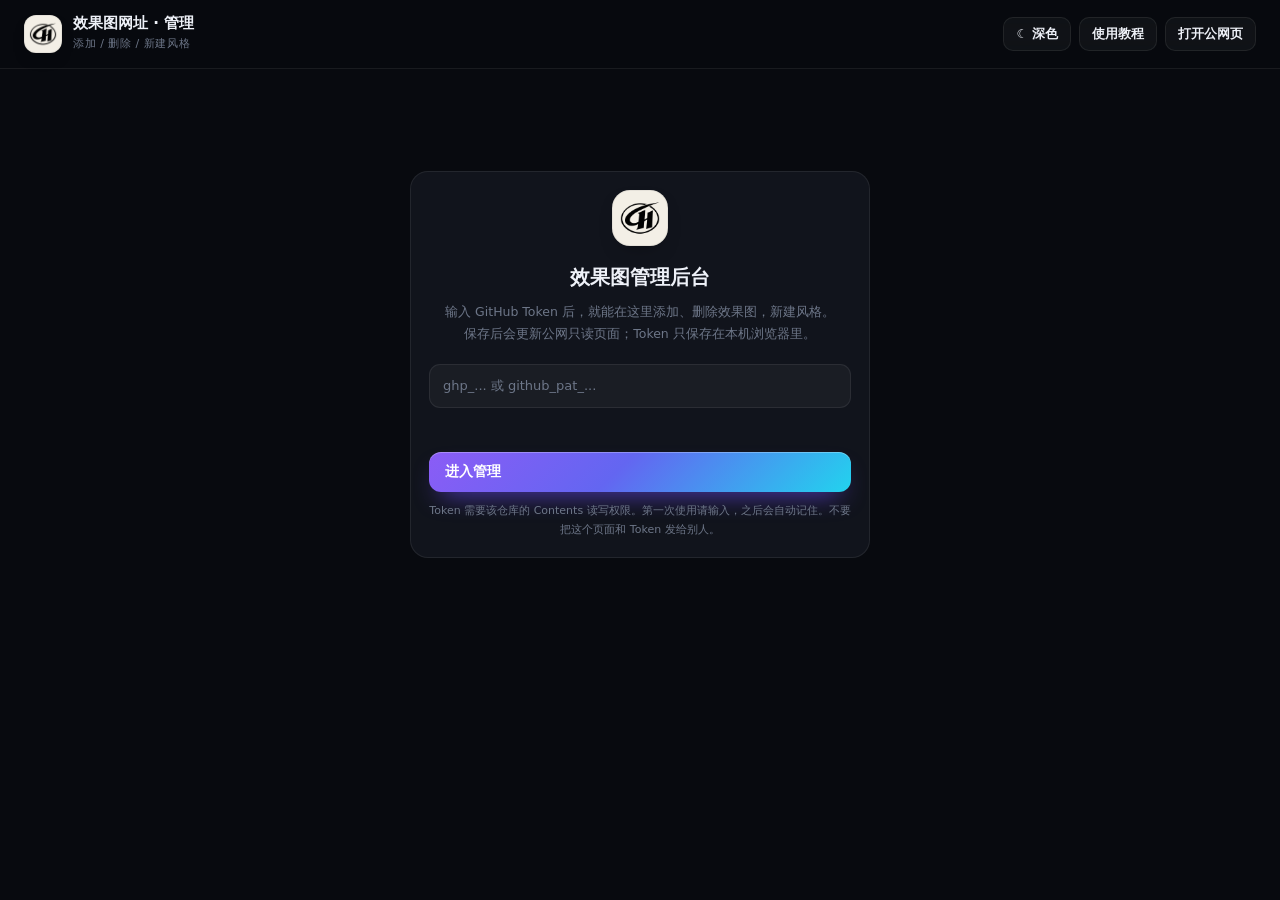
==== commit 7a4e77d4: "CH logo v65: admin.html" ====
--- a/admin.html
+++ b/admin.html
@@ -8,7 +8,7 @@
 <script>try{document.documentElement.dataset.theme=localStorage.getItem('yxg.admin.theme')||'dark';}catch(e){}</script>
 <meta name="robots" content="noindex,nofollow">
 <title>效果图网址 · 管理后台</title>
-<link rel="icon" href="assets/favicon.ico">
+<link rel="icon" href="assets/favicon.ico?v=20261065">
 <link rel="stylesheet" href="assets/css/app.css">
 <style>
   body { overflow: auto; display: block; background: var(--bg); }
@@ -19,10 +19,11 @@
   }
   .adm-brand { display: flex; align-items: center; gap: 11px; }
   .adm-mark {
-    width: 38px; height: 38px; border-radius: 12px; background: var(--grad);
-    display: grid; place-items: center; color: #fff; font-weight: 800; font-size: 18px;
-    box-shadow: 0 10px 22px -12px rgba(109, 76, 255, .9);
-  }
+    width: 38px; height: 38px; border-radius: 12px; background: #f3efe6;
+    display: grid; place-items: center; padding: 4px;
+    box-shadow: 0 8px 22px -14px rgba(0, 0, 0, .75), inset 0 0 0 1px rgba(0, 0, 0, .06);
+  }
+  .adm-mark img { width: 100%; height: 100%; object-fit: contain; display: block; }
   .adm-brand b { font-size: 15px; display: block; line-height: 1.2; }
   .adm-brand em { font-style: normal; font-size: 11px; color: var(--text-3); letter-spacing: .05em; }
   .adm-actions { margin-left: auto; display: flex; gap: 8px; align-items: center; flex-wrap: wrap; }
@@ -42,7 +43,7 @@
   .adm-row { display: flex; gap: 8px; }
   .adm-row > * { min-width: 0; }
   .adm-login { max-width: 460px; margin: 80px auto; text-align: center; }
-  .adm-login .adm-mark { margin: 0 auto 16px; width: 56px; height: 56px; border-radius: 18px; font-size: 26px; }
+  .adm-login .adm-mark { margin: 0 auto 16px; width: 56px; height: 56px; border-radius: 18px; padding: 6px; font-size: 0; }
   .adm-login h1 { font-size: 20px; margin-bottom: 8px; }
   .adm-login p { font-size: 12.5px; color: var(--text-3); line-height: 1.8; margin-bottom: 18px; }
   .adm-login .input { text-align: left; }
@@ -159,7 +160,7 @@
   [data-theme="light"] .adm-savebar { background: rgba(255, 255, 255, .94); }
   [data-theme="light"] .adm-mask { background: rgba(24, 30, 44, .32); }
   [data-theme="light"] .adm-dialog { box-shadow: 0 30px 80px -22px rgba(24, 34, 56, .38); }
-  [data-theme="light"] .adm-mark { box-shadow: 0 10px 22px -12px rgba(109, 76, 255, .45); }
+  [data-theme="light"] .adm-mark { box-shadow: 0 8px 18px -14px rgba(0, 0, 0, .35), inset 0 0 0 1px rgba(0, 0, 0, .12); }
   [data-theme="light"] .adm-tutorial-close { background: var(--panel); }
   [data-theme="light"] .adm-ev-type { background: var(--panel-2); }
   [data-theme="light"] .settings-tip { background: rgba(251, 191, 36, .08); }
@@ -190,13 +191,20 @@
   .sec-event { display: flex; align-items: baseline; gap: 6px; font-size: 10px; color: var(--text-3); }
   .sec-event b { color: var(--warn); font-weight: 600; flex: 0 0 auto; }
   .sec-event em { font-style: normal; overflow: hidden; text-overflow: ellipsis; white-space: nowrap; }
-  .sec-empty { font-size: 10.5px; color: var(--text-3); padding: 6px 0; }\n</style>
+  .sec-empty { font-size: 10.5px; color: var(--text-3); padding: 6px 0; }
+  .adm-edit {
+    border: 0; background: none; color: var(--text-3); font-size: 11.5px; padding: 3px 8px;
+    border-radius: 7px; flex: 0 0 auto;
+  }
+  .adm-edit:hover { color: var(--accent-2); background: rgba(34, 211, 238, .1); }
+  .adm-cat-edit { flex: 1 1 auto; min-width: 0; height: 30px !important; font-size: 12.5px !important; }
+</style>
 </head>
 <body>
 
 <header class="adm-top">
   <div class="adm-brand">
-    <div class="adm-mark">效</div>
+    <div class="adm-mark"><img src="assets/logo-ch.png?v=20261065" alt=""></div>
     <div><b>效果图网址 · 管理</b><em>添加 / 删除 / 新建风格</em></div>
   </div>
   <div class="adm-actions">
@@ -210,7 +218,7 @@
 
 <div class="adm-wrap">
   <section id="loginPanel" class="adm-card adm-login" hidden>
-    <div class="adm-mark">效</div>
+    <div class="adm-mark"><img src="assets/logo-ch.png?v=20261065" alt=""></div>
     <h1>效果图管理后台</h1>
     <p>输入 GitHub Token 后，就能在这里添加、删除效果图，新建风格。<br>保存后会更新公网只读页面；Token 只保存在本机浏览器里。</p>
     <div class="adm-field">
@@ -237,6 +245,7 @@
             <div class="adm-field">
               <label for="addUrl">链接地址 *</label>
               <input class="input" id="addUrl" type="text" inputmode="url" placeholder="https://vr.justeasy.cn/view/…" autocomplete="off" spellcheck="false">
+              <div class="adm-tip" id="addUrlSafety" style="margin-top:5px"></div>
             </div>
             <div class="adm-field">
               <label for="addTitle">标题（可留空）</label>
@@ -261,7 +270,7 @@
         </div>
 
         <div class="adm-card">
-          <h2>风格管理 <span class="hint">可新增 / 删除；删除会同时删除其下链接</span></h2>
+          <h2>风格管理 <span class="hint">可新增 / 改名 / 删除；删除后其下链接会移到「待分类」，不会删除</span></h2>
           <form id="addCatForm">
             <div class="adm-field">
               <label for="catName">新增风格名称 *</label>
@@ -391,6 +400,7 @@
 </div>
 
 <script src="assets/js/security.js"></script>
+<script src="assets/js/link-safety.js"></script>
 <script>
 (function () {
   'use strict';
@@ -498,7 +508,7 @@
         '<span class="count">' + n + ' 条</span>' +
         (sys
           ? '<button class="adm-del" type="button" data-filter-uncat="1">查看</button>'
-          : '<button class="adm-del" type="button" data-delcat="' + esc(c.id) + '">删除</button>') +
+          : '<button class="adm-edit" type="button" data-editcat="' + esc(c.id) + '">改名</button><button class="adm-del" type="button" data-delcat="' + esc(c.id) + '">删除</button>') +
         '</div>';
     }).join('') || '<div class="adm-empty">还没有风格，先新建一个</div>';
 
@@ -529,11 +539,11 @@
     const last7 = st.events.filter((e) => Date.now() - e.t < 7 * 24 * 3600 * 1000).length;
     const cells = [
       ['总拦截', st.total], ['今日', st.today], ['近 7 天', last7],
-      ['登录失败', count('login')], ['非法链接', count('bad_url')], ['非法文件', count('bad_file') + count('oversize')],
-      ['CSP 拦截', count('csp')], ['频率拦截', count('rate')], ['其他', count('blocked')]
+      ['登录失败', count('login')], ['非法链接', count('bad_url')], ['可疑链接', count('warn_url')],
+      ['非法文件', count('bad_file') + count('oversize')], ['CSP 拦截', count('csp')], ['频率拦截', count('rate')]
     ];
     box.innerHTML = cells.map(([label, n]) => '<div class="sec-stat"><b>' + n + '</b><span>' + label + '</span></div>').join('');
-    const labels = { bad_url: '非法链接', bad_file: '非法文件', oversize: '超大文件', rate: '频率拦截', login: '登录失败', csp: 'CSP 拦截', blocked: '其他' };
+    const labels = { bad_url: '非法链接', warn_url: '可疑链接', bad_file: '非法文件', oversize: '超大文件', rate: '频率拦截', login: '登录失败', csp: 'CSP 拦截', blocked: '其他' };
     list.innerHTML = st.events.slice(0, 8).map((e) => {
       const when = new Date(e.t).toLocaleString('zh-CN', { hour12: false });
       return '<div class="sec-event"><b>' + esc(labels[e.type] || e.type) + '</b><em>' + esc(when + ' · ' + e.detail) + '</em></div>';
@@ -698,6 +708,14 @@
       if (window.parent !== window) {
         try { window.parent.postMessage({ type: 'yxg-admin-saved', updatedAt: lib.updatedAt }, location.origin); } catch (e) {}
       }
+      try {
+        if ('BroadcastChannel' in window) {
+          const syncChannel = new BroadcastChannel('yxg-library');
+          syncChannel.postMessage({ type: 'saved', updatedAt: lib.updatedAt });
+          syncChannel.close();
+        }
+      } catch (e) {}
+      try { localStorage.setItem('yxg.library.saved', String(Date.now())); } catch (e) {}
     } catch (e) {
       if (e.status === 409) {
         setSaveStatus('公网页已被更新，请点「刷新数据」后重试', 'err');
@@ -816,6 +834,17 @@
     }
   }
 
+  function updateUrlSafety() {
+    const el = $('#addUrlSafety');
+    if (!el) return;
+    const raw = $('#addUrl').value.trim();
+    if (!raw) { el.textContent = ''; el.style.color = ''; return; }
+    const r = window.YXGLinkSafety ? YXGLinkSafety.check(raw) : { level: 'safe', reason: '' };
+    if (r.level === 'safe') { el.textContent = '链接安全检查：通过'; el.style.color = 'var(--ok)'; }
+    else if (r.level === 'warn') { el.textContent = '链接安全检查：注意 · ' + r.reason; el.style.color = 'var(--warn)'; }
+    else { el.textContent = '链接安全检查：危险 · ' + r.reason; el.style.color = 'var(--fail)'; }
+  }
+
   function addLink(e) {
     e.preventDefault();
     if (window.YXGSecurity && !YXGSecurity.rateLimit('add-link', 20, 60 * 1000)) {
@@ -830,6 +859,20 @@
       return;
     }
     const url = parsed.href;
+    const risk = window.YXGLinkSafety ? YXGLinkSafety.check(url) : { level: 'safe', reason: '' };
+    if (risk.level === 'danger') {
+      setStatus('链接安全检查未通过：' + risk.reason, 'err');
+      if (window.YXGSecurity) YXGSecurity.log('bad_url', risk.reason + ' ' + url);
+      updateUrlSafety();
+      return;
+    }
+    if (risk.level === 'warn') {
+      if (window.YXGSecurity) YXGSecurity.log('warn_url', risk.reason + ' ' + url);
+      if (!confirm('链接安全检查提示：' + risk.reason + '\n\n仍然添加这条链接？')) {
+        setStatus('已取消添加', 'warn');
+        return;
+      }
+    }
     if (lib.links.some((l) => l.url === url)) { setStatus('这条链接已经存在', 'warn'); return; }
     const cat = $('#addCat').value || (lib.categories[0] && lib.categories[0].id);
     if (!cat) { setStatus('请先新建一个风格', 'warn'); return; }
@@ -860,9 +903,52 @@
     $('#addUrl').value = '';
     $('#addTitle').value = '';
     $('#addCover').value = '';
+    updateUrlSafety();
     markDirty();
     render();
     setStatus('已添加，记得点右下角「保存并发布」', 'ok');
+  }
+
+  function startEditCat(id) {
+    const c = (lib.categories || []).filter((x) => x.id === id)[0];
+    if (!c || c.system) return;
+    const row = $$('#catList [data-cat]').filter((x) => x.dataset.cat === id)[0];
+    if (!row) return;
+    const nameEl = row.querySelector('.name');
+    if (!nameEl) return;
+    const input = document.createElement('input');
+    input.className = 'input adm-cat-edit';
+    input.maxLength = 24;
+    input.value = c.name;
+    input.setAttribute('aria-label', '修改风格名称');
+    nameEl.replaceWith(input);
+    input.focus();
+    input.select();
+    let done = false;
+    function finish(save) {
+      if (done) return;
+      const v = input.value.trim();
+      if (save) {
+        if (!v) { setStatus('风格名称不能为空', 'warn'); input.focus(); return; }
+        if (lib.categories.some((x) => x.id !== id && x.name === v)) {
+          setStatus('已有同名风格', 'warn');
+          input.focus();
+          return;
+        }
+        if (v !== c.name) {
+          c.name = v.slice(0, 24);
+          markDirty();
+          setStatus('风格名称已修改，记得保存发布', 'ok');
+        }
+      }
+      done = true;
+      render();
+    }
+    input.addEventListener('keydown', (e) => {
+      if (e.key === 'Enter') { e.preventDefault(); finish(true); }
+      else if (e.key === 'Escape') { e.preventDefault(); finish(false); }
+    });
+    input.addEventListener('blur', () => finish(true));
   }
 
   function addCat(e) {
@@ -959,6 +1045,7 @@
       l.pendingStyle = c.name;
     });
     lib.categories = lib.categories.filter((x) => x.id !== id);
+    $('#filterInput').value = '待分类';
     markDirty();
     render();
     setStatus('已删除风格「' + c.name + '」；' + n + ' 条链接已移到待分类', 'ok');
@@ -1040,7 +1127,7 @@
   }
 
   function tutorialContent(key) {
-    const A = 'https://togetherggg.github.io/yingxiangtu/admin.html?v=13';
+    const A = 'https://togetherggg.github.io/yingxiangtu/admin.html?v=18';
     const P = 'https://togetherggg.github.io/yingxiangtu/';
     if (key === 'guide') {
       return '<h4>公网页怎么用</h4>' +
@@ -1084,8 +1171,9 @@
         '<h4>风格管理</h4>' +
         '<ul>' +
         '<li><strong>新增</strong>：在「风格管理」填名称，点预设色块或彩色圆环自定义颜色，点「添加风格」。</li>' +
+        '<li><strong>改名</strong>：点风格右侧「改名」，直接编辑文字，回车或点空白处保存；再点「保存并发布」同步到公网页。</li>' +
         '<li><strong>删除</strong>：点右侧「删除」。里面的链接<strong>不会删除</strong>，会移到「待分类」。</li>' +
-        '<li>「待分类」是系统分类，不能删除或改名；普通风格可以新增和删除。</li>' +
+        '<li>「待分类」是系统分类，不能删除或改名；普通风格可以新增、改名和删除。</li>' +
         '</ul>' +
         '<h4>待分类怎么移动</h4>' +
         '<ol>' +
@@ -1149,7 +1237,7 @@
       '<p>本地版：<a href="http://127.0.0.1:51888/" target="_blank" rel="noopener">http://127.0.0.1:51888/</a></p>' +
       '<h4>关于我的表情包</h4>' +
       '<div class="settings-sticker-wrap"><img class="settings-sticker" src="assets/sticker-ai-600.png" alt="AI 打工仔表情包"><p>AI 打工仔 · 第 8 版了<br><span>收到，马上改！</span></p></div>' +
-      '<div class="settings-version">教程版本：2026-10-24 · 公网页 v20261043 · 管理页 v13<br>如果页面还是旧版，按 Ctrl + F5 强制刷新。</div>';
+      '<div class="settings-version">教程版本：2026-10-24 · 公网页 v20261065 · 管理页 v18<br>如果页面还是旧版，按 Ctrl + F5 强制刷新。</div>';
   }
 
   function openTutorial() {
@@ -1222,6 +1310,8 @@
       renderSecurity();
     });
     $('#addLinkForm').addEventListener('submit', addLink);
+    $('#addUrl').addEventListener('input', updateUrlSafety);
+    $('#addUrl').addEventListener('blur', updateUrlSafety);
     $('#coverFile').addEventListener('change', function (e) {
       const f = e.target.files && e.target.files[0];
       if (f) uploadCover(f);
@@ -1244,6 +1334,8 @@
     $('#catList').addEventListener('click', (e) => {
       const f = e.target.closest('[data-filter-uncat]');
       if (f) { $('#filterInput').value = '待分类'; renderLinks(); return; }
+      const ed = e.target.closest('[data-editcat]');
+      if (ed) { startEditCat(ed.dataset.editcat); return; }
       const b = e.target.closest('[data-delcat]');
       if (b) delCat(b.dataset.delcat);
     });
--- a/assets/css/app.css
+++ b/assets/css/app.css
@@ -135,6 +135,15 @@
   pointer-events: none;
 }
 .brand-mark span { font-size: 19px; font-weight: 800; color: #fff; letter-spacing: 0; transform: translateY(-.5px); }
+.brand-mark.brand-mark-image {
+  background: #f3efe6; padding: 4px;
+  box-shadow: 0 8px 22px -14px rgba(0, 0, 0, .75), inset 0 0 0 1px rgba(0, 0, 0, .06);
+}
+.brand-mark.brand-mark-image::after { display: none; }
+.brand-mark.brand-mark-image img { width: 100%; height: 100%; object-fit: contain; display: block; }
+[data-theme="light"] .brand-mark.brand-mark-image {
+  box-shadow: 0 8px 18px -14px rgba(0, 0, 0, .35), inset 0 0 0 1px rgba(0, 0, 0, .12);
+}
 .brand-text { display: flex; flex-direction: column; line-height: 1.15; }
 .brand-text b { font-size: 15.5px; font-weight: 700; letter-spacing: .02em; }
 .brand-text em { font-style: normal; font-size: 11px; color: var(--text-3); letter-spacing: .16em; margin-top: 3px; }
@@ -1214,14 +1223,14 @@
 .wallpaper-layer {
   position: fixed; inset: 0; z-index: 0; pointer-events: none; overflow: hidden;
   opacity: 0; background: var(--bg);
-  transition: opacity 1.1s var(--ease-silk);
+  transition: opacity .5s var(--ease-silk);
 }
 .wallpaper-layer.is-on { opacity: 1; }
 .wallpaper-img {
   position: absolute; inset: 0;
   background-size: cover; background-position: center;
   opacity: 0; transform: scale(1.02);
-  transition: opacity 1.3s var(--ease-silk), transform 7s var(--ease-silk);
+  transition: opacity .55s var(--ease-silk), transform 7s var(--ease-silk);
 }
 .wallpaper-img.is-visible { opacity: 1; transform: scale(1.001); }
 .wallpaper-shade {
@@ -1415,4 +1424,186 @@
   border: 2px solid rgba(255, 255, 255, .14); border-top-color: #22d3ee;
   animation: spin .7s linear infinite;
 }
-@keyframes adminModeIn { from { opacity: 0; } to { opacity: 1; } }+@keyframes adminModeIn { from { opacity: 0; } to { opacity: 1; } }
+/* 主页更新提示：显示 5 秒自动收起；点确认后不再提示 */
+.update-notice {
+  position: fixed; top: 78px; left: 50%; z-index: 75;
+  width: min(640px, calc(100vw - 24px));
+  display: flex; align-items: center; gap: 10px;
+  padding: 11px 12px 12px 14px;
+  border: 1px solid var(--line-2); border-radius: 14px;
+  background: var(--card); box-shadow: var(--shadow);
+  transform: translateX(-50%);
+}
+.update-notice[hidden] { display: none; }
+.update-notice.is-show { animation: noticeIn .32s var(--ease-silk) both; }
+.update-notice-main { flex: 1 1 auto; min-width: 0; display: flex; flex-direction: column; gap: 2px; }
+.update-notice-main b { font-size: 12.5px; color: var(--text); font-weight: 700; }
+.update-notice-main span { font-size: 11px; color: var(--text-2); white-space: nowrap; overflow: hidden; text-overflow: ellipsis; }
+.update-notice .btn { flex: 0 0 auto; height: 30px; font-size: 11px; white-space: nowrap; }
+.update-notice-close {
+  width: 26px; height: 26px; flex: 0 0 auto; border: 0; border-radius: 8px;
+  background: transparent; color: var(--text-3); font-size: 17px; line-height: 1; cursor: pointer;
+}
+.update-notice-close:hover { background: var(--panel-2); color: var(--text); }
+.update-notice-progress {
+  position: absolute; left: 12px; right: 12px; bottom: 5px; height: 2px;
+  border-radius: 2px; background: var(--grad); transform-origin: left;
+  animation: noticeProgress 5s linear forwards;
+}
+@keyframes noticeIn {
+  from { opacity: 0; transform: translate(-50%, -8px) scale(.985); }
+  to { opacity: 1; transform: translate(-50%, 0) scale(1); }
+}
+@keyframes noticeProgress { from { transform: scaleX(1); } to { transform: scaleX(0); } }
+@media (max-width: 620px) {
+  .update-notice { top: 72px; align-items: flex-start; flex-wrap: wrap; }
+  .update-notice-main { flex-basis: calc(100% - 34px); }
+  .update-notice .btn { margin-left: auto; }
+}
+/* ---------- 快速水印 ---------- */
+.wm-overlay {
+  position: fixed; inset: 0; z-index: 140; display: flex; align-items: center; justify-content: center;
+  padding: 18px; background: rgba(3, 5, 9, .72); backdrop-filter: blur(10px);
+}
+.wm-overlay[hidden] { display: none; }
+.wm-modal {
+  width: min(1000px, 100%); max-height: calc(100vh - 36px); display: flex; flex-direction: column;
+  background: var(--card); border: 1px solid var(--line-2); border-radius: 20px;
+  box-shadow: var(--shadow-lg); overflow: hidden;
+}
+.wm-head { display: flex; align-items: flex-start; gap: 12px; padding: 16px 18px 0; }
+.wm-head h3 { margin: 0; font-size: 17px; color: var(--text); }
+.wm-head p { margin: 3px 0 0; font-size: 11px; color: var(--text-3); }
+.wm-close {
+  margin-left: auto; width: 30px; height: 30px; border: 1px solid var(--line);
+  border-radius: 9px; background: var(--panel); color: var(--text-3); font-size: 19px; line-height: 1; cursor: pointer;
+}
+.wm-close:hover { color: var(--text); background: var(--panel-2); }
+.wm-body {
+  display: grid; grid-template-columns: minmax(0, 1.3fr) minmax(300px, .9fr);
+  gap: 16px; padding: 14px 18px 18px; overflow: auto;
+}
+.wm-preview { min-width: 0; display: flex; flex-direction: column; gap: 7px; }
+.wm-drop {
+  position: relative; min-height: 330px; display: flex; align-items: center; justify-content: center;
+  border: 1px dashed var(--line-2); border-radius: 14px; background: var(--panel); overflow: hidden; cursor: pointer;
+}
+.wm-drop.is-drag { border-color: var(--accent); background: var(--accent-soft); }
+.wm-drop canvas {
+  display: block; max-width: 100%; max-height: 430px; object-fit: contain;
+  background-color: #141821;
+  background-image: linear-gradient(45deg, rgba(255,255,255,.05) 25%, transparent 25%, transparent 75%, rgba(255,255,255,.05) 75%), linear-gradient(45deg, rgba(255,255,255,.05) 25%, transparent 25%, transparent 75%, rgba(255,255,255,.05) 75%);
+  background-size: 20px 20px; background-position: 0 0, 10px 10px;
+}
+.wm-empty {
+  display: flex; flex-direction: column; align-items: center; gap: 5px;
+  color: var(--text-2); font-size: 13px; pointer-events: none;
+}
+.wm-empty span { font-size: 10.5px; color: var(--text-3); }
+.wm-meta { display: flex; justify-content: space-between; gap: 10px; font-size: 10.5px; color: var(--text-3); min-height: 14px; }
+.wm-controls { min-width: 0; display: flex; flex-direction: column; gap: 8px; }
+.wm-controls h4 { margin: 5px 0 1px; font-size: 11px; color: var(--text-3); font-weight: 600; }
+.wm-tabs { display: flex; gap: 5px; padding: 3px; border-radius: 9px; background: var(--panel); border: 1px solid var(--line); }
+.wm-tabs button { flex: 1; height: 28px; border: 0; border-radius: 7px; background: transparent; color: var(--text-2); font-size: 11px; cursor: pointer; }
+.wm-tabs button.is-active { background: var(--panel-2); color: var(--text); box-shadow: var(--shadow-sm); }
+.wm-field, .wm-controls label { display: flex; align-items: center; gap: 7px; font-size: 11px; color: var(--text-2); }
+.wm-field { flex-direction: column; align-items: stretch; gap: 4px; }
+.wm-controls input[type="text"], .wm-controls select {
+  height: 31px; border: 1px solid var(--line); border-radius: 8px; background: var(--panel);
+  color: var(--text); padding: 0 8px; font-size: 11.5px; min-width: 0;
+}
+.wm-controls input[type="text"] { width: 100%; }
+.wm-controls input[type="color"] { width: 34px; height: 28px; border: 1px solid var(--line); border-radius: 7px; background: var(--panel); padding: 2px; }
+.wm-controls input[type="range"] { flex: 1; min-width: 60px; accent-color: var(--accent); }
+.wm-controls label b { color: var(--text-3); font-size: 10px; font-weight: 500; min-width: 28px; text-align: right; }
+.wm-row { display: flex; align-items: center; gap: 12px; flex-wrap: wrap; }
+.wm-row > label { flex: 1 1 120px; }
+.wm-check { display: inline-flex !important; align-items: center; gap: 5px; flex: 0 0 auto !important; font-size: 11px; color: var(--text-2); cursor: pointer; }
+.wm-logo-row { display: flex; align-items: center; gap: 8px; flex-wrap: wrap; }
+.wm-logo-row span { font-size: 10px; color: var(--text-3); overflow: hidden; text-overflow: ellipsis; white-space: nowrap; }
+.wm-pos { display: grid; grid-template-columns: repeat(3, 1fr); gap: 4px; }
+.wm-pos button {
+  height: 27px; border: 1px solid var(--line); border-radius: 7px; background: var(--panel);
+  color: var(--text-3); font-size: 10px; cursor: pointer;
+}
+.wm-pos button:hover { border-color: var(--line-2); color: var(--text-2); }
+.wm-pos button.is-active { background: var(--accent-soft); border-color: var(--accent); color: var(--text); }
+.wm-controls #wmDownload { margin-top: 4px; width: 100%; }
+.wm-note { margin: 5px 0 0; font-size: 10px; line-height: 1.6; color: var(--text-3); }
+body.wm-open { overflow: hidden; }
+@media (max-width: 760px) {
+  .wm-overlay { padding: 8px; }
+  .wm-modal { max-height: calc(100vh - 16px); border-radius: 15px; }
+  .wm-body { grid-template-columns: 1fr; gap: 12px; padding: 12px 14px 16px; }
+  .wm-drop { min-height: 220px; }
+  .wm-drop canvas { max-height: 280px; }
+  .wm-head { padding: 13px 14px 0; }
+}
+/* 图片工具升级：历史、模式切换、自由拖动、格式转换 */
+.wm-history { display: flex; gap: 5px; margin-left: 10px; }
+.wm-history button {
+  width: 30px; height: 30px; border: 1px solid var(--line); border-radius: 8px;
+  background: var(--panel); color: var(--text-2); font-size: 15px; line-height: 1; cursor: pointer;
+}
+.wm-history button:hover:not(:disabled) { color: var(--text); border-color: var(--line-2); }
+.wm-history button:disabled { opacity: .3; cursor: not-allowed; }
+.wm-mode-tabs { display: flex; gap: 4px; padding: 0 18px; margin-top: 12px; }
+.wm-mode-tabs button {
+  height: 31px; padding: 0 14px; border: 1px solid transparent; border-radius: 8px;
+  background: transparent; color: var(--text-3); font-size: 12px; cursor: pointer;
+}
+.wm-mode-tabs button:hover { color: var(--text-2); background: var(--panel); }
+.wm-mode-tabs button.is-active { color: var(--text); background: var(--panel-2); border-color: var(--line); }
+.wm-convert-body {
+  display: grid; grid-template-columns: minmax(0, 1.3fr) minmax(300px, .9fr);
+  gap: 16px; padding: 14px 18px 18px; overflow: auto;
+}
+#wmOverlay [hidden] { display: none !important; }
+#wmCanvas { touch-action: none; cursor: grab; }
+#wmCanvas.is-dragging { cursor: grabbing; }
+.wm-drag-tip { margin: 1px 0 2px; font-size: 10px; line-height: 1.55; color: var(--text-3); }
+.wm-convert-body .wm-drop { min-height: 330px; }
+.wm-convert-body .wm-drop canvas { max-height: 430px; }
+.wm-convert-body .wm-controls input[type="number"] {
+  width: 100%; height: 31px; border: 1px solid var(--line); border-radius: 8px;
+  background: var(--panel); color: var(--text); padding: 0 8px; font-size: 11.5px;
+}
+.wm-convert-body .wm-row > label { flex: 1 1 90px; }
+@media (max-width: 760px) {
+  .wm-history { margin-left: auto; }
+  .wm-mode-tabs { padding: 0 14px; }
+  .wm-convert-body { grid-template-columns: 1fr; gap: 12px; padding: 12px 14px 16px; }
+  .wm-convert-body .wm-drop { min-height: 220px; }
+  .wm-convert-body .wm-drop canvas { max-height: 280px; }
+}
+/* ---------- 低功耗 / 触屏流畅模式 ---------- */
+button, a, input, select, textarea, [role="button"] { touch-action: manipulation; }
+html.is-lowfx * { -webkit-backdrop-filter: none !important; backdrop-filter: none !important; }
+html.is-lowfx .glow { animation: none !important; filter: blur(36px); opacity: .28; }
+html.is-lowfx .topbar,
+html.is-lowfx .sidebar,
+html.is-lowfx .content-head,
+html.is-lowfx .style-tile,
+html.is-lowfx .content.animate .card,
+html.is-lowfx .content.animate .link-row,
+html.is-lowfx .section-head,
+html.is-lowfx .modal,
+html.is-lowfx .modal-overlay,
+html.is-lowfx .menu,
+html.is-lowfx .update-notice,
+html.is-lowfx .content.soft-update,
+html.is-lowfx .toast { animation: none !important; }
+html.is-lowfx .wallpaper-img { transform: none !important; transition: opacity .25s !important; will-change: auto !important; }
+html.is-lowfx .card,
+html.is-lowfx .style-tile,
+html.is-lowfx .link-row,
+html.is-lowfx .btn,
+html.is-lowfx .icon-btn { transition-duration: .12s; }
+html.is-lowfx .topbar { background: rgba(8, 10, 15, .94); }
+html.is-lowfx[data-theme="light"] .topbar { background: rgba(250, 249, 246, .95); }
+html.is-lowfx .wallpaper-layer.is-on ~ .app .sidebar { background: rgba(8, 10, 15, .92); }
+html.is-lowfx[data-theme="light"] .wallpaper-layer.is-on ~ .app .sidebar { background: rgba(250, 249, 246, .95); }
+html.is-lowfx .wallpaper-layer.is-on ~ .app .db-card { background: rgba(11, 14, 21, .92); }
+html.is-lowfx[data-theme="light"] .wallpaper-layer.is-on ~ .app .db-card { background: rgba(255, 255, 255, .94); }html.is-lowfx body { transition: none; }
+html.is-lowfx .main { scroll-behavior: auto !important; }
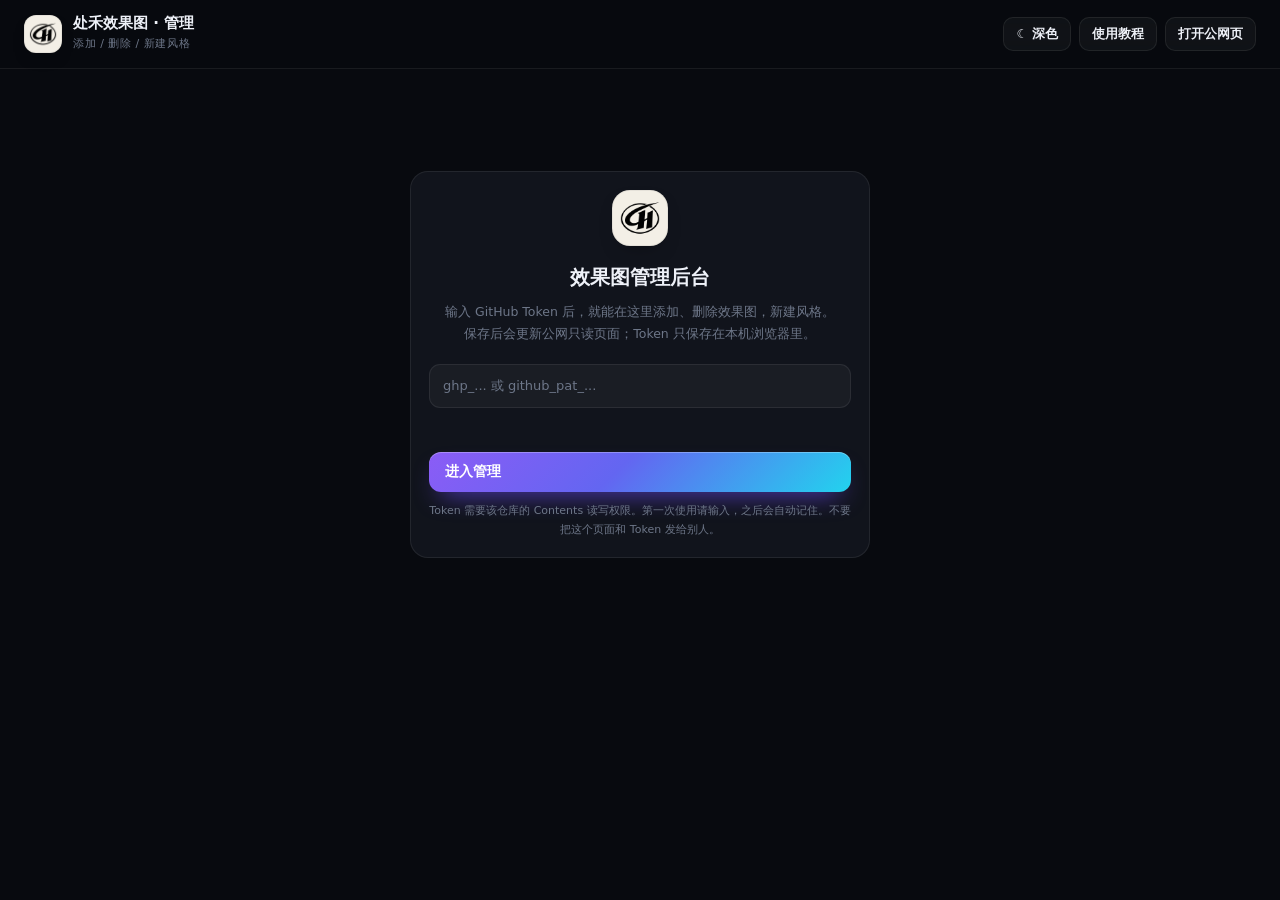
==== commit da9384bc: "rename site v66: admin.html" ====
--- a/admin.html
+++ b/admin.html
@@ -7,7 +7,7 @@
 <meta name="referrer" content="strict-origin-when-cross-origin">
 <script>try{document.documentElement.dataset.theme=localStorage.getItem('yxg.admin.theme')||'dark';}catch(e){}</script>
 <meta name="robots" content="noindex,nofollow">
-<title>效果图网址 · 管理后台</title>
+<title>处禾效果图 · 管理后台</title>
 <link rel="icon" href="assets/favicon.ico?v=20261065">
 <link rel="stylesheet" href="assets/css/app.css">
 <style>
@@ -205,7 +205,7 @@
 <header class="adm-top">
   <div class="adm-brand">
     <div class="adm-mark"><img src="assets/logo-ch.png?v=20261065" alt=""></div>
-    <div><b>效果图网址 · 管理</b><em>添加 / 删除 / 新建风格</em></div>
+    <div><b>处禾效果图 · 管理</b><em>添加 / 删除 / 新建风格</em></div>
   </div>
   <div class="adm-actions">
     <button class="btn btn-sm" id="adminThemeBtn" type="button" title="切换明暗">◐ 明暗</button>
@@ -1127,7 +1127,7 @@
   }
 
   function tutorialContent(key) {
-    const A = 'https://togetherggg.github.io/yingxiangtu/admin.html?v=18';
+    const A = 'https://togetherggg.github.io/yingxiangtu/admin.html?v=19';
     const P = 'https://togetherggg.github.io/yingxiangtu/';
     if (key === 'guide') {
       return '<h4>公网页怎么用</h4>' +
@@ -1223,7 +1223,7 @@
         '<h4>管理页密码是什么？</h4><p>不是账号密码，是 GitHub Token；只有持有 Token 的人能进。</p>' +
         '<h4>本地版打不开？</h4><p>确认 <code>C:\\效果图网址\\效果图网址.exe</code> 存在，双击桌面「效果图网址」；被安全软件拦截时选择允许。</p>';
     }
-    return '<h4>效果图网址 · 风格灵感库</h4>' +
+    return '<h4>处禾效果图 · 风格灵感库</h4>' +
       '<p>按装修风格整理全景效果图链接的私人资料库，同时提供公网只读页、管理页和本地版。</p>' +
       '<div class="settings-split">' +
       '<div class="settings-mini"><b>公网页</b><span>任何人可看，手机/微信可开；只读。</span></div>' +
@@ -1237,7 +1237,7 @@
       '<p>本地版：<a href="http://127.0.0.1:51888/" target="_blank" rel="noopener">http://127.0.0.1:51888/</a></p>' +
       '<h4>关于我的表情包</h4>' +
       '<div class="settings-sticker-wrap"><img class="settings-sticker" src="assets/sticker-ai-600.png" alt="AI 打工仔表情包"><p>AI 打工仔 · 第 8 版了<br><span>收到，马上改！</span></p></div>' +
-      '<div class="settings-version">教程版本：2026-10-24 · 公网页 v20261065 · 管理页 v18<br>如果页面还是旧版，按 Ctrl + F5 强制刷新。</div>';
+      '<div class="settings-version">教程版本：2026-10-24 · 公网页 v20261066 · 管理页 v19<br>如果页面还是旧版，按 Ctrl + F5 强制刷新。</div>';
   }
 
   function openTutorial() {
